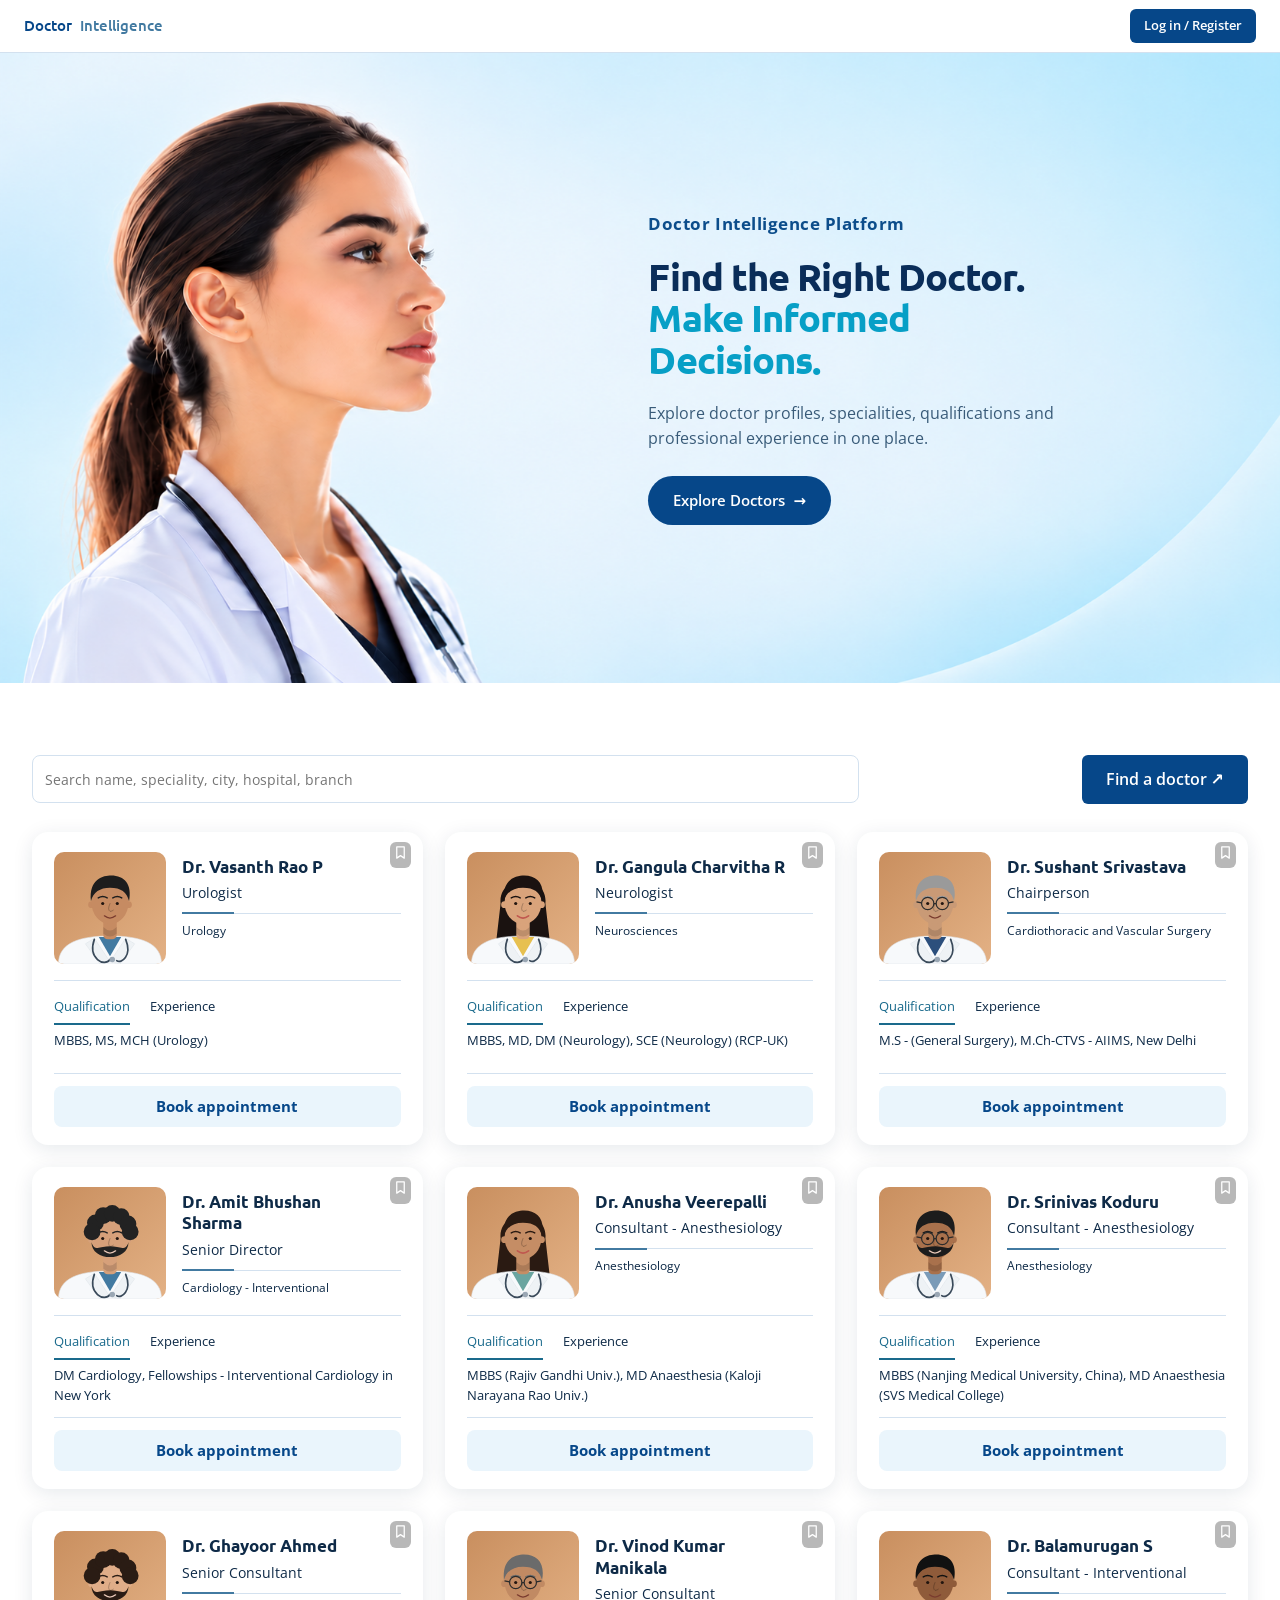
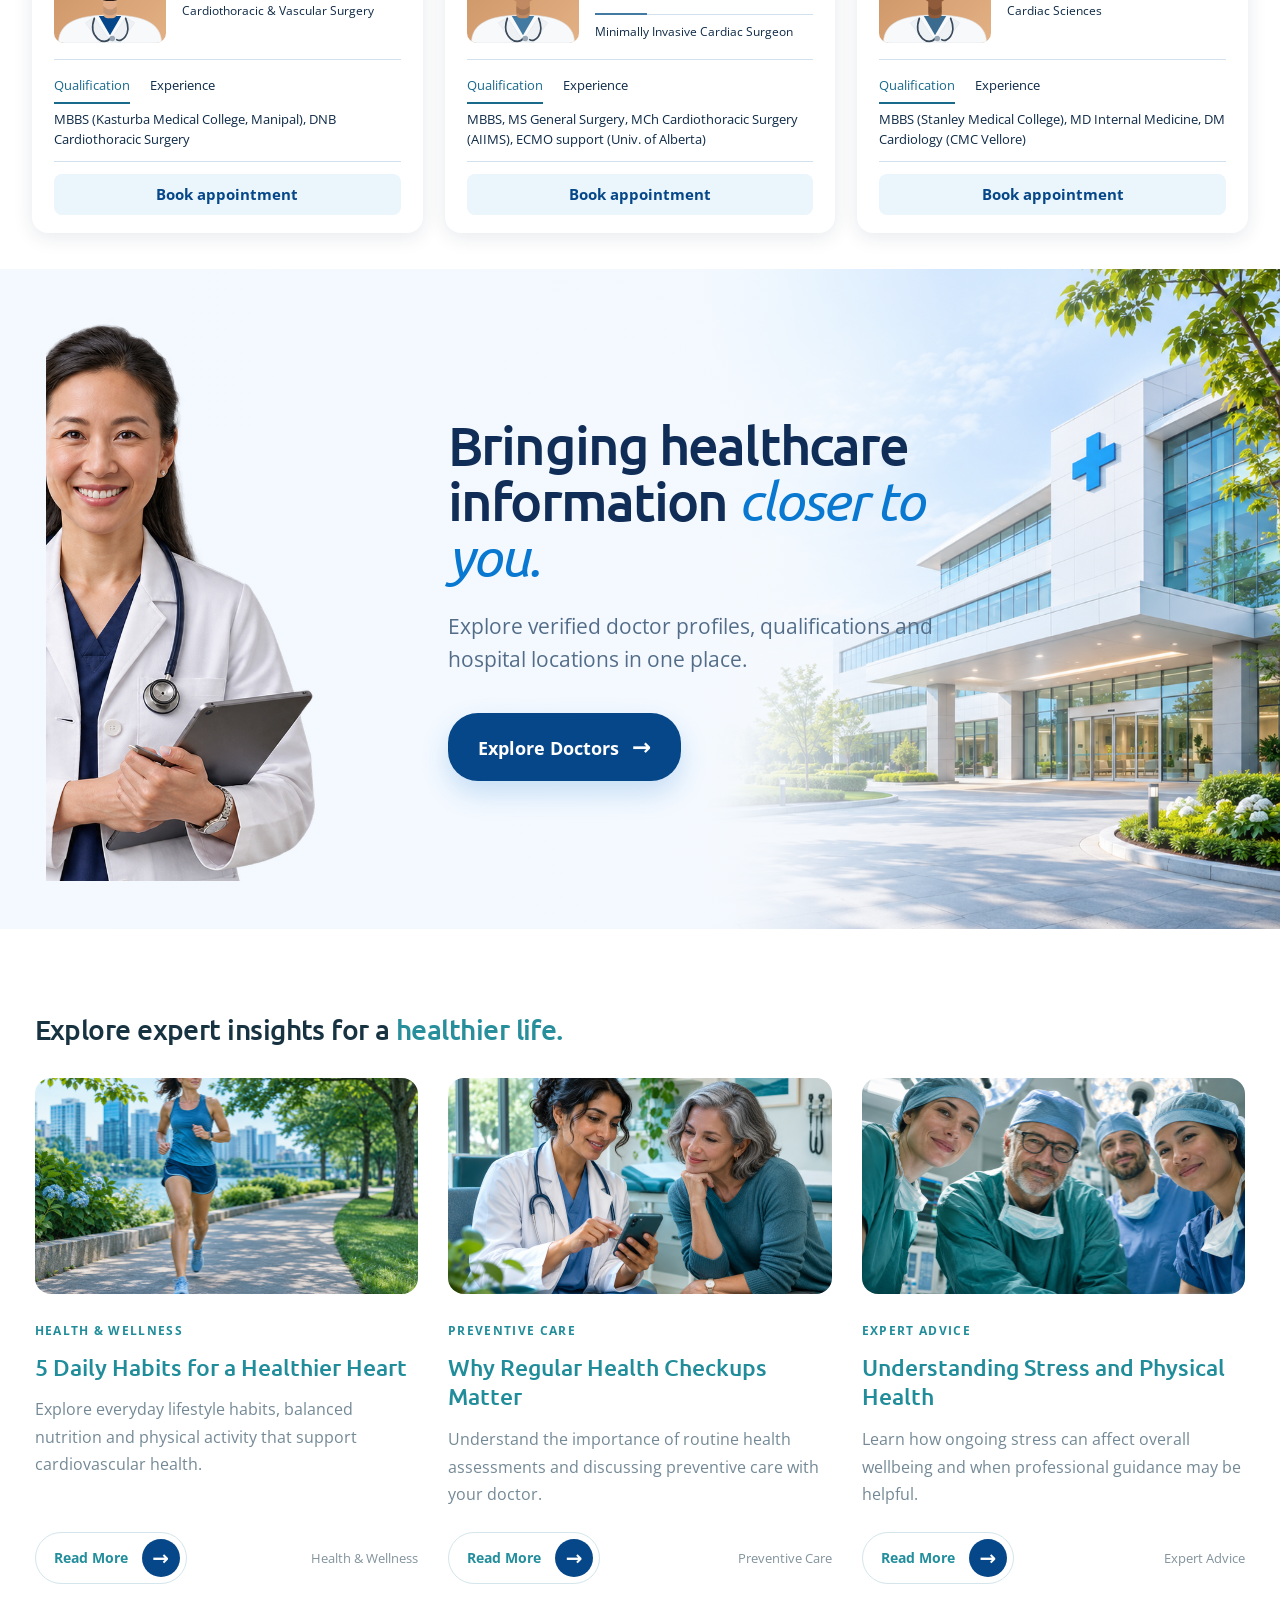
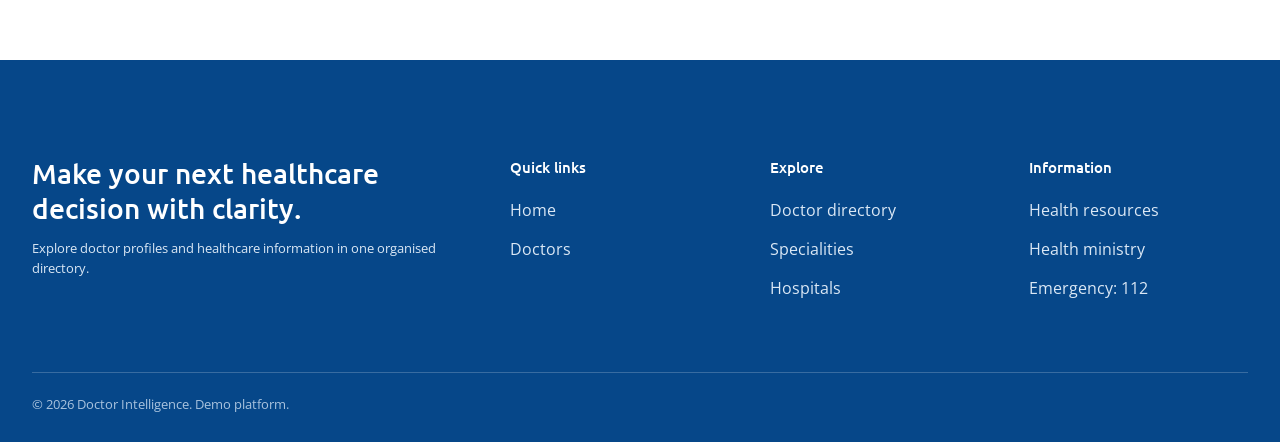
==== index.html @ 18eab7ee "first" ====
<!doctype html><html lang="en"><head><meta charset="utf-8"><meta name="viewport" content="width=device-width,initial-scale=1"><title>Doctor Intelligence Platform</title>
<link rel="preconnect" href="https://fonts.googleapis.com"><link href="https://fonts.googleapis.com/css2?family=Open+Sans:wght@400;600&family=Ubuntu:wght@400;500&display=swap" rel="stylesheet"><link rel="stylesheet" href="css/style.css"></head><body>
<section class="hero"><div class="ht"><small class="eb">Doctor Intelligence Platform</small><h1>Find the Right Doctor.<br><span>Make Informed<br>Decisions.</span></h1><p>Explore doctor profiles, specialities, qualifications and professional experience in one place.</p><a class="btn dk" href="doctors.html">Explore Doctors <span>→</span></a></div><a class="chev" href="#hg" aria-label="Scroll down">⌄</a></section>
<section class="finder sec" style="padding-top:72px;padding-bottom:8px"><div class="fh"><input class="search" id="hq" placeholder="Search name, speciality, city, hospital, branch" aria-label="Search doctors"><a class="btn sm" id="hfind" href="doctors.html">Find a doctor ↗</a></div><div class="dgrid" id="hg"></div></section>
<section class="about-banner"><div class="about-doctor-wrap"><img src="assets/about-doctor-hd.png" alt="Doctor holding a tablet"></div><div class="about-copy"><h2>Bringing healthcare<br>information <em>closer to you.</em></h2><p>Explore verified doctor profiles, qualifications and hospital locations in one place.</p><div class="about-actions"><a class="btn about-primary" href="doctors.html">Explore Doctors <span>→</span></a></div></div></section>

<section class="sec ins"><div class="ins-head"><h2>Explore expert insights for a <em>healthier life.</em></h2></div><div class="cards">
<article class="card2"><a class="im" href="article.html?id=heart"><img src="assets/insights-heart.png" alt="Person jogging outdoors"></a><small>HEALTH &amp; WELLNESS</small><h3><a href="article.html?id=heart">5 Daily Habits for a Healthier Heart</a></h3><p>Explore everyday lifestyle habits, balanced nutrition and physical activity that support cardiovascular health.</p><div class="card-action"><a class="more" href="article.html?id=heart">Read More <span>→</span></a><small>Health &amp; Wellness</small></div></article>
<article class="card2"><a class="im" href="article.html?id=checkup"><img src="assets/insights-checkup.png" alt="Doctor reviewing a smartphone in a clinic"></a><small>PREVENTIVE CARE</small><h3><a href="article.html?id=checkup">Why Regular Health Checkups Matter</a></h3><p>Understand the importance of routine health assessments and discussing preventive care with your doctor.</p><div class="card-action"><a class="more" href="article.html?id=checkup">Read More <span>→</span></a><small>Preventive Care</small></div></article>
<article class="card2"><a class="im" href="article.html?id=stress"><img src="assets/insights-expert.png" alt="Medical team in a modern operating room"></a><small>EXPERT ADVICE</small><h3><a href="article.html?id=stress">Understanding Stress and Physical Health</a></h3><p>Learn how ongoing stress can affect overall wellbeing and when professional guidance may be helpful.</p><div class="card-action"><a class="more" href="article.html?id=stress">Read More <span>→</span></a><small>Expert Advice</small></div></article>
</div></section>
<footer><div class="in"><div><h3 style="font-size:28px;line-height:1.25">Make your next healthcare decision with clarity.</h3><p>Explore doctor profiles and healthcare information in one organised directory.</p></div><div><h3>Quick links</h3><a href="index.html">Home</a><a href="doctors.html">Doctors</a></div><div><h3>Explore</h3><a href="doctors.html">Doctor directory</a><a href="doctors.html">Specialities</a><a href="doctors.html">Hospitals</a></div><div><h3>Information</h3><a href="#">Health resources</a><a href="#">Health ministry</a><a href="#">Emergency: 112</a></div></div><div class="c">© 2026 Doctor Intelligence. Demo platform.</div></footer>
<script src="js/app.js"></script><script src="js/home.js"></script></body></html>
---- css/style.css ----
:root{--bg:#ebf2fa;--m:#427aa1;--d:#064789;--t:#0e2a47;--mut:#5b7189;--ln:#d3e1ef}
*{box-sizing:border-box;margin:0;padding:0}
body{font:12.5px/1.55 'Open Sans',system-ui,sans-serif;color:var(--t);background:#fff}
h1,h2,h3,.brand{font-family:Ubuntu,'Open Sans',sans-serif;font-weight:500}
a{color:var(--d);text-decoration:none}
button{font:inherit;cursor:pointer}
:focus-visible{outline:2px solid var(--m);outline-offset:2px}
header{position:sticky;top:0;z-index:20;background:#fff;border-bottom:1px solid var(--ln)}
header .in{display:flex;align-items:center;gap:26px;height:52px;padding:0 24px;max-width:1700px;margin:auto}
.brand{display:flex;align-items:center;gap:8px;font-size:15px;color:var(--d)}
.brand b{display:grid;place-items:center;width:22px;height:22px;border-radius:5px;background:var(--d);color:#fff;font-size:14px}
.brand span{color:var(--m)}
nav{display:flex;gap:22px;margin:0 auto}
nav a{color:var(--mut);padding:15px 0;border-bottom:2px solid transparent}
nav a.on{color:var(--d);border-color:var(--d);font-weight:600}
.cnt{font-style:normal;font-size:10px;background:var(--bg);color:var(--d);border-radius:9px;padding:0 6px;margin-left:3px}
#who{color:var(--mut)}
.btn{display:inline-block;background:var(--d);color:#fff;border:0;border-radius:6px;padding:7px 14px;font-weight:600}
.btn:hover{background:var(--m)}.btn.w{width:100%;margin-top:6px}.btn.ghost{background:#fff;color:var(--d);border:1px solid var(--d)}
.hero{min-height:360px;display:flex;align-items:center;padding:0 8vw;color:#fff;background:linear-gradient(110deg,rgba(6,71,137,.96),rgba(66,122,161,.8)),radial-gradient(circle at 80% 30%,#9cc2e0,#064789)}
.hero h1{font-size:40px;line-height:1.15;max-width:560px}.hero h1 em{color:var(--bg)}
.hero p{margin:14px 0 20px;max-width:430px;opacity:.9;font-size:13.5px}
.hero .btn{background:#fff;color:var(--d)}
.sec{max-width:1200px;margin:auto;padding:56px 24px}
.split{display:grid;grid-template-columns:1fr 1fr;gap:48px;align-items:center}
.ph{border-radius:14px;aspect-ratio:4/3;background:linear-gradient(145deg,var(--bg),var(--m))}
.split h2,.ins h2{font-size:26px;line-height:1.25;margin-bottom:10px}.split h2 em,.ins h2 em{color:var(--m)}
.split p{color:var(--mut);margin-bottom:12px;max-width:460px}
.band{background:var(--bg)}
.cards{display:grid;grid-template-columns:repeat(3,1fr);gap:20px;margin-top:22px}
.card2 .ph{aspect-ratio:16/9;margin-bottom:12px}.card2 small{color:var(--m);font-weight:600;font-size:11px}
.card2 h3{font-size:14px;margin:3px 0}.card2 p{color:var(--mut);margin-bottom:8px}
footer{background:var(--d);color:#dbe8f5;padding:36px 24px 18px}
footer .in{max-width:1200px;margin:auto;display:grid;grid-template-columns:2fr 1fr 1fr 1fr;gap:24px}
footer h3{color:#fff;font-size:13px;margin-bottom:6px}footer a{display:block;color:#dbe8f5;padding:2px 0}
footer .c{max-width:1200px;margin:22px auto 0;border-top:1px solid rgba(255,255,255,.2);padding-top:12px;color:#a9c3de}
.wrap{display:grid;grid-template-columns:190px 1fr;gap:18px;padding:18px 24px;max-width:1700px;margin:auto}
#rail{position:sticky;top:70px;align-self:start;display:flex;flex-direction:column;gap:2px}
#rail h4{font-size:11px;color:var(--mut);font-weight:600;margin:0 0 6px 10px}
#rail button{display:flex;justify-content:space-between;background:none;border:0;border-radius:6px;padding:7px 10px;color:var(--t);text-align:left}
#rail button:hover{background:var(--bg)}#rail button.on{background:var(--bg);color:var(--d);font-weight:600;box-shadow:inset 2px 0 var(--d)}
#rail span{color:var(--mut);font-size:11px}
.top{display:flex;align-items:end;justify-content:space-between;gap:16px;flex-wrap:wrap}
.top h1{font-size:20px;color:var(--d)}.top p{color:var(--mut)}
.search{width:300px;padding:8px 12px;border:1px solid var(--ln);border-radius:8px;background:var(--bg);font:inherit}
.chips{display:flex;gap:7px;flex-wrap:wrap;margin:12px 0}
.chip{border:1px solid var(--ln);background:#fff;border-radius:16px;padding:4px 12px;color:var(--t)}
.chip.on{background:var(--d);border-color:var(--d);color:#fff}
.tw{overflow:auto;border:1px solid var(--ln);border-radius:10px;max-height:calc(100vh - 210px)}
table{border-collapse:collapse;width:100%;min-width:1500px;font-size:11.5px}
th{position:sticky;top:0;background:var(--d);color:#fff;text-align:left;padding:9px 10px;font-weight:600;white-space:nowrap;cursor:pointer;z-index:2}
th.nf{cursor:default}
tr.f th{top:33px;background:var(--bg);padding:5px 6px;cursor:default}
tr.f input{width:100%;border:1px solid var(--ln);border-radius:4px;padding:3px 5px;font:inherit;font-size:11px;background:#fff}
td{padding:9px 10px;border-top:1px solid var(--ln);vertical-align:top}
tbody tr:hover{background:#f6f9fd}
td a.b{white-space:nowrap}td .b{display:block}
.bm{background:none;border:0;color:var(--d);padding:2px}.bm svg{width:15px;height:15px;fill:none;stroke:currentColor;stroke-width:2;stroke-linejoin:round}.bm.on svg{fill:currentColor}
.empty{padding:44px;text-align:center;color:var(--mut);white-space:normal}
.modal{position:fixed;inset:0;background:rgba(6,40,80,.45);display:grid;place-items:center;z-index:50;padding:16px}.modal[hidden]{display:none}
.card{background:#fff;border-radius:12px;padding:26px;width:380px;max-width:100%;position:relative}
.card h3{font-size:16px;color:var(--d);margin-bottom:6px;padding-right:20px}.sub{color:var(--mut);margin-bottom:12px}
.x{position:absolute;top:10px;right:14px;border:0;background:none;font-size:20px;color:var(--mut)}
.card label{display:block;font-weight:600;margin-bottom:10px}
.card input:not([type=checkbox]){display:block;width:100%;margin-top:4px;padding:8px 10px;border:1px solid var(--ln);border-radius:6px;font:inherit}
.chk{display:flex!important;gap:8px;font-weight:400!important;color:var(--mut)}
.err{color:#b42318;min-height:16px;margin-top:8px}.sw{margin-top:6px;color:var(--mut)}
.lnk{background:none;border:0;color:var(--d);text-decoration:underline;padding:0}
.pf{max-width:420px;margin:48px auto;padding:0 24px}.pf dl{margin:16px 0;border:1px solid var(--ln);border-radius:10px}
.pf dt{color:var(--mut);padding:12px 14px 0}.pf dd{padding:0 14px 12px;font-size:14px;color:var(--d)}
@media(max-width:800px){.split,.cards,footer .in{grid-template-columns:1fr}.hero h1{font-size:28px}.wrap{grid-template-columns:1fr}#rail{position:static;flex-direction:row;overflow:auto}.search{width:100%}nav{gap:14px}#who{display:none}}

.pic{width:100%;aspect-ratio:845/586;object-fit:cover;border-radius:14px;display:block}
.dna{width:100%;max-height:340px;object-fit:contain;mix-blend-mode:multiply}
.eye{display:block;color:var(--m);font-weight:600;letter-spacing:.08em;text-transform:uppercase;font-size:10px;margin-bottom:8px}

/* v3: bigger home sections */
.hero{min-height:640px;padding:0 9vw}
.hero h1{font-size:52px;max-width:700px}
.hero p{font-size:15px;max-width:540px;margin:20px 0 28px}
.hero .btn{padding:11px 22px}
.sec{max-width:1320px;padding:104px 32px}
.split{gap:72px}
.split h2,.ins h2{font-size:34px}
.split p{font-size:14px;max-width:520px}
.band .sec{padding:120px 32px}
.cards{gap:28px;margin-top:40px}.card2 h3{font-size:16px}.card2 p{font-size:13px}
footer{padding:96px 32px 28px}footer .in{max-width:1320px;gap:40px}
footer h3{font-size:15px;margin-bottom:12px}footer a{padding:5px 0;font-size:13px}footer p{font-size:13px;margin-top:12px}
footer .c{max-width:1320px;margin-top:64px;padding-top:22px}
.finder{padding:72px 32px 8px}.fh{display:flex;gap:12px;align-items:center}.fh .search{flex:1;width:auto}
.btn.sm{padding:6px 12px;font-size:11.5px;white-space:nowrap}
.finder .dgrid{grid-template-columns:repeat(3,1fr);margin-top:24px}
/* v3: doctors page */
.page{max-width:1700px;margin:auto;padding:20px 24px}
.tools{display:flex;gap:10px;align-items:center;flex-wrap:wrap}
.seg{display:flex;border:1px solid var(--ln);border-radius:8px;overflow:hidden}
.seg button{background:#fff;border:0;padding:7px 14px;color:var(--mut)}.seg button.on{background:var(--d);color:#fff}
.page .tw{margin-top:14px;overflow:clip;max-height:none}
.page table{min-width:0;table-layout:auto}
.page th{top:52px;white-space:normal;vertical-align:bottom}
.page #out>.empty,.page .dgrid{margin-top:14px}
.scrim{position:fixed;inset:0;background:rgba(6,40,80,.35);z-index:40;opacity:0;pointer-events:none;transition:opacity .25s}.scrim.on{opacity:1;pointer-events:auto}
.drawer{position:fixed;top:0;right:0;height:100vh;width:360px;max-width:92vw;background:#fff;z-index:45;transform:translateX(100%);visibility:hidden;transition:transform .25s,visibility 0s .25s;display:flex;flex-direction:column;box-shadow:-8px 0 30px rgba(6,40,80,.15)}
.drawer.open{transform:none;visibility:visible;transition:transform .25s}
.dh{display:flex;justify-content:space-between;align-items:center;padding:16px 20px;border-bottom:1px solid var(--ln)}.dh h3{font-size:15px;color:var(--d)}.dh .x{position:static}
.db{flex:1;overflow:auto;padding:16px 20px}.db h4{font-size:11px;color:var(--mut);margin:18px 0 8px}.db h4:first-child{margin-top:0}
.opts{display:flex;flex-wrap:wrap;gap:7px}.opts .chip span{opacity:.7;margin-left:5px}
.grid2{display:grid;gap:8px}.grid2 label{font-size:11px;color:var(--mut)}.grid2 input{display:block;width:100%;margin-top:3px;padding:6px 8px;border:1px solid var(--ln);border-radius:6px;font:inherit}
.df{display:flex;gap:10px;padding:14px 20px;border-top:1px solid var(--ln)}.df .btn{flex:1}
/* v3: cards */
.dgrid{display:grid;grid-template-columns:repeat(auto-fill,minmax(290px,1fr));gap:16px}
.dcard{border:1px solid var(--ln);border-radius:12px;padding:16px;background:#fff;display:flex;flex-direction:column;gap:8px}
.dcard:hover{border-color:var(--m)}
.ch{display:flex;gap:10px;align-items:center}.ch>div{flex:1;min-width:0}
.av{width:38px;height:38px;border-radius:50%;background:var(--bg);color:var(--d);display:grid;place-items:center;font:500 13px Ubuntu,sans-serif}
.dcard h3{font-size:14px;color:var(--d)}.dcard p{color:var(--mut)}.dcard .sp{color:var(--t);font-weight:600}
.dcard dl{display:grid;grid-template-columns:1fr 1fr;gap:8px;background:var(--bg);border-radius:8px;padding:10px}
.dcard dl div:last-child{grid-column:1/-1}.dcard dt{font-size:10.5px;color:var(--mut)}.dcard dd{font-size:12px}
.br{list-style:none;display:flex;flex-direction:column;gap:6px}
.br li{display:flex;justify-content:space-between;gap:10px;border-top:1px solid var(--ln);padding-top:6px}.br a{white-space:nowrap;font-weight:600}
.dcard .ft{font-size:10.5px;margin-top:auto}
@media(max-width:1280px){.page .tw{overflow-x:auto}.page table{min-width:1200px}}
@media(max-width:900px){.finder .dgrid{grid-template-columns:1fr}.fh{flex-wrap:wrap}.hero{min-height:480px}}

/* v4 changes */
.fh{max-width:620px;margin:0 auto}
.fh .search{background:#fff;padding:7px 12px;font-size:12px}
.band .sec{padding:36px 32px}
.band .split{grid-template-columns:1.3fr 1fr;gap:56px}
.dna{max-height:430px}
.band .split p{font-size:14px;max-width:none}
.card2 .im{display:block;margin-bottom:14px;border-radius:14px;overflow:hidden;aspect-ratio:16/9}
.card2 .im img{width:100%;height:100%;object-fit:cover;display:block;transition:transform .3s}
.card2 .im:hover img{transform:scale(1.04)}
.card2 h3 a{color:var(--t)}.card2 h3 a:hover{color:var(--d)}
.card2 .more{font-weight:600}
.art{max-width:760px;margin:auto;padding:48px 24px 80px}
.art .back{display:inline-block;margin-bottom:22px;font-weight:600}
.art h1{font-size:34px;line-height:1.2;color:var(--d);margin-bottom:22px}
.art img{width:100%;border-radius:16px;margin-bottom:26px;display:block}
.art h2{font-size:19px;color:var(--d);margin:22px 0 6px}
.art p{font-size:15px;line-height:1.75;color:var(--t)}
.art .note{margin:30px 0 20px;font-size:12px;color:var(--mut)}

/* v5 */
:root{--pk:#ff8f8a;--pk2:#f26b6b}
/* hero: image left, text right */
.hero{display:grid;grid-template-columns:1fr 1fr;gap:48px;align-items:center;padding:48px 8vw;min-height:620px}
.hi{width:100%;max-height:540px;display:block}
.ht{justify-self:end;max-width:580px}
.hero h1{font-size:46px}
/* login / register card (phone-style) */
.card{width:400px;min-height:0;max-width:100%;padding:0;overflow:hidden;border-radius:34px;display:block;box-shadow:0 30px 70px rgba(0,0,0,.35)}
.card .hd{position:relative;height:230px;background:url(../assets/topo.svg) center/cover,linear-gradient(160deg,#ffa09b,#ff857f)}
.card .wv{position:absolute;left:0;bottom:-1px;width:100%;height:90px;display:block}
.card .x{top:16px;right:20px;color:#fff;font-size:26px;z-index:2}
.card .bd{padding:0 38px 34px;margin-top:-26px;position:relative}
.card h3{font-size:26px;color:var(--t);text-align:left;margin:0 0 22px;padding:0;text-decoration:underline;text-decoration-color:var(--pk2);text-decoration-thickness:2px;text-underline-offset:7px;font-weight:500}
.card label{font-size:11.5px;font-weight:700;color:var(--t);margin-bottom:18px}
.card .bd input:not([type=checkbox]){border:0;border-bottom:1.5px solid #e4e4e4;border-radius:0;padding:9px 0 9px 26px;margin-top:2px;font-size:13px;background-repeat:no-repeat;background-position:2px 50%;background-size:15px;outline:0}
.card .bd input:not([type=checkbox]):focus{border-color:var(--pk)}
.card #nm{background-image:url("data:image/svg+xml,%3Csvg xmlns='http://www.w3.org/2000/svg' viewBox='0 0 24 24' fill='none' stroke='%23999' stroke-width='2' stroke-linecap='round'%3E%3Ccircle cx='12' cy='8' r='4'/%3E%3Cpath d='M4 21c0-4.4 3.6-7 8-7s8 2.6 8 7'/%3E%3C/svg%3E")}
.card #mb{background-image:url("data:image/svg+xml,%3Csvg xmlns='http://www.w3.org/2000/svg' viewBox='0 0 24 24' fill='none' stroke='%23999' stroke-width='2' stroke-linejoin='round'%3E%3Crect x='7' y='2' width='10' height='20' rx='2'/%3E%3Cpath d='M11 18h2'/%3E%3C/svg%3E")}
.card #otp{background-image:url("data:image/svg+xml,%3Csvg xmlns='http://www.w3.org/2000/svg' viewBox='0 0 24 24' fill='none' stroke='%23999' stroke-width='2' stroke-linejoin='round'%3E%3Crect x='5' y='11' width='14' height='10' rx='2'/%3E%3Cpath d='M8 11V7a4 4 0 018 0v4'/%3E%3C/svg%3E")}
.card .chk{font-size:11px;align-items:flex-start;margin-bottom:6px}.card .chk input{accent-color:var(--pk2);margin-top:2px}
.card .btn.w{background:var(--pk);color:#fff;border-radius:6px;padding:13px;font-size:13px;margin-top:14px;box-shadow:0 8px 18px rgba(255,143,138,.4)}
.card .btn.w:hover{background:var(--pk2)}
.card .sw{text-align:center;margin-top:18px;font-size:11.5px;color:var(--t)}
.card .lnk{color:var(--pk2);text-decoration:none;font-weight:600}
.card .sub{color:var(--mut)}
/* doctor cards */
.dgrid{grid-template-columns:repeat(auto-fill,minmax(360px,1fr));gap:22px}
.finder .dgrid{grid-template-columns:repeat(3,1fr);gap:22px;margin-top:28px}
.dcard{display:block;position:relative;padding:20px 22px 18px;border:0;border-radius:16px;box-shadow:0 4px 20px rgba(14,42,71,.1);background:#fff}
.dcard:hover{box-shadow:0 8px 28px rgba(14,42,71,.16)}
.dcard .bm{position:absolute;top:10px;right:12px;z-index:1;color:#fff;background:rgba(0,0,0,.28);border-radius:6px;padding:3px}
.dcard .bm.on{background:var(--d)}
.dtop{display:flex;gap:16px;align-items:flex-start}
.dp{width:112px;height:112px;border-radius:10px;object-fit:cover;flex:none}
.dm{flex:1;min-width:0}
.dcard h3{font-size:17px;line-height:1.25;color:var(--t);font-weight:700;margin-top:4px;padding-right:22px}
.dcard .ds{font-size:13.5px;color:var(--t);margin-top:6px}
.dcard .ul{display:block;position:relative;border-top:1px solid var(--ln);margin:9px 0 8px}
.dcard .ul::before{content:"";position:absolute;left:0;top:-1.5px;width:52px;height:2px;background:var(--m)}
.dcard .dsp{font-size:12px;color:var(--t);line-height:1.45}
.dtabs{display:flex;gap:20px;border-top:1px solid var(--ln);margin-top:16px;padding-top:12px}
.tb{background:none;border:0;padding:3px 0 7px;color:var(--t);font-size:13px;border-bottom:2px solid transparent}
.tb.on{color:#1a6a8c;border-color:#1a6a8c}
.tc{min-height:48px;padding:6px 0 12px}.tc p{font-size:12.5px;color:var(--t);line-height:1.55}
.dfoot{display:flex;justify-content:space-between;align-items:center;border-top:1px solid var(--ln);padding-top:12px}
.vp{font-weight:700;font-size:15px;color:#1a6a8c}
.go{width:34px;height:34px;border-radius:50%;background:#2b4a5e;display:grid;place-items:center}
.go svg{width:15px;height:15px;fill:none;stroke:#fff;stroke-width:3;stroke-linecap:round;stroke-linejoin:round}
.go:hover{background:var(--d)}
@media(max-width:1100px){.finder .dgrid{grid-template-columns:repeat(2,1fr)}}
@media(max-width:900px){.hero{grid-template-columns:1fr;padding:40px 24px}.ht{justify-self:start}.hero h1{font-size:30px}.finder .dgrid,.band .split,.dgrid{grid-template-columns:1fr}.card{min-height:0}.art h1{font-size:26px}}

.card .reg[style*="none"]{display:none!important}

/* v6 hero: teal studio banner, doctor left, text right */
.hero{position:relative;display:flex;align-items:center;justify-content:flex-end;min-height:620px;padding:0 9vw;color:var(--t);gap:0;
 background:url(../assets/hero-bg.svg) left bottom/cover no-repeat,#8fc3bd}
.hero .ht{width:min(44%,520px);margin-right:2vw;justify-self:auto}
.hero .eb{display:block;font-size:10.5px;font-weight:600;letter-spacing:.22em;text-transform:uppercase;color:#1d3a3e;margin-bottom:14px}
.hero h1{font-size:38px;line-height:1.22;font-weight:600;color:#0b2226;max-width:500px}
.hero p{font-size:13px;color:#33504f;max-width:440px;margin:16px 0 24px;opacity:1}
.hero .btn.dk{background:#2f4a52;color:#fff;border-radius:6px;padding:11px 20px;font-size:12.5px;display:inline-flex;align-items:center;gap:10px}
.hero .btn.dk:hover{background:#0b2226}
.hero .chev{position:absolute;left:50%;bottom:10px;transform:translateX(-50%);color:#fff;font-size:22px;line-height:1;opacity:.8}
@media(max-width:900px){.hero{display:block;min-height:0;padding:320px 24px 40px;background:url(../assets/hero-bg.svg) left top/auto 330px no-repeat,linear-gradient(#a9d6d0,#8fc3bd)}.hero .ht{width:100%;margin:0}.hero h1{font-size:28px}}

/* Requested homepage refinements */
.brand b{display:none}
header .in{gap:20px}
header nav{display:none}
.hero{background:url(../assets/hero-bg.svg) left bottom/cover no-repeat,#9bcfc9}
.hero .ht{width:min(46%,580px);margin-right:1vw}
.fh{max-width:none;margin:0;justify-content:space-between}
.fh .search{flex:0 1 68%;width:auto}
.fh .btn{margin-left:auto}
.about-doctor{object-fit:contain;background:linear-gradient(145deg,#eaf7ff,#fff);max-height:430px}
.band{background:linear-gradient(180deg,#8bc8f2 0%,#cae9fa 36%,#fff 100%);}
.band .sec{background:transparent}
.dna{mix-blend-mode:multiply;filter:drop-shadow(0 18px 28px rgba(6,71,137,.16))}
.card2 .im{background:#edf6fc}
.card2 .im img{object-fit:cover}
footer h3:not(:first-child){font-size:19px}
footer a{font-size:16px;padding:7px 0}
footer .in>div:nth-child(1) h3{font-size:28px!important}
@media(max-width:900px){.fh .search{flex-basis:100%}.fh .btn{margin-left:0}.hero{background:url(../assets/hero-bg.svg) left top/auto 330px no-repeat,linear-gradient(#a9d6d0,#8fc3bd)}}
/* Blue account dialog accents */
:root{--pk:#4b9bd4;--pk2:#176fb0}
.card .hd{background:url(../assets/topo.svg) center/cover,linear-gradient(160deg,#8ecdf4,#4b9bd4)}
.card .bd input:not([type=checkbox]):focus{border-color:var(--pk)}
.card .chk input{accent-color:var(--pk2)}
.card .btn.w{background:var(--pk);box-shadow:0 8px 18px rgba(23,111,176,.28)}
.card .btn.w:hover{background:var(--pk2)}
.card .sw{font-size:14px}
.card .lnk{color:var(--pk2)}
.dfoot .vp{display:block;text-align:center;width:100%;background:#eaf5fc;border-radius:8px;padding:9px 12px;color:var(--d)}
.dfoot .vp:hover{background:#d8edfb}

/* Insights section styled to match the supplied DoctorIntel reference */
.ins.sec{max-width:none;padding:52px 2.7vw 76px;background:#f5fbfd}
.ins-head{display:grid;grid-template-columns:1.15fr .85fr;align-items:end;gap:32px;margin:0 0 40px}
.ins-head h2{font-size:clamp(38px,4vw,56px);line-height:1.06;letter-spacing:-.035em;margin:0;color:#173342}
.ins-head h2 em{color:#278e9b;font-style:normal}
.ins-head>p{justify-self:end;max-width:560px;color:#748996;font-size:18px;line-height:1.8;margin:0 0 4px}
.ins .cards{grid-template-columns:repeat(3,minmax(0,1fr));gap:30px;margin:0}
.ins .card2{min-width:0;display:flex;flex-direction:column}
.ins .card2 .im{height:auto;aspect-ratio:1.78;margin:0 0 28px;border-radius:16px;background:#e5f2f6}
.ins .card2 .im img{width:100%;height:100%;object-fit:cover}
.ins .card2>small{font-size:12px;letter-spacing:.11em;color:#218d9b;font-weight:700;margin-bottom:12px}
.ins .card2 h3{font-size:23px;line-height:1.3;margin:0 0 14px}
.ins .card2 h3 a{color:#218d9b}
.ins .card2 p{font-size:16px;line-height:1.7;color:#748996;margin:0 0 24px}
.ins .card-action{display:flex;justify-content:space-between;align-items:center;gap:12px;margin-top:auto}
.ins .card-action>small{font-size:13px;color:#82939d;letter-spacing:0;font-weight:400}
.ins .more{display:inline-flex;align-items:center;gap:14px;padding:6px 6px 6px 18px;border:1px solid #d4e6eb;border-radius:28px;background:#fff;color:#238e9c;font-size:14px;font-weight:700;white-space:nowrap}
.ins .more span{width:38px;height:38px;display:grid;place-items:center;border-radius:50%;background:#268f9e;color:#fff;font-size:20px}
.ins .more:hover{border-color:#238e9c}
@media(max-width:900px){.ins.sec{padding:48px 24px}.ins-head{grid-template-columns:1fr;gap:16px;margin-bottom:28px}.ins-head>p{justify-self:start;font-size:16px}.ins .cards{grid-template-columns:1fr;gap:36px}.ins .card2 h3{font-size:21px}}

/* Compact, white insights heading requested */
.ins.sec{background:#fff}
.ins-head{display:block;margin:0 0 32px}
.ins-head h2{font-size:clamp(23px,2.15vw,32px);line-height:1.2;letter-spacing:-.02em;white-space:nowrap}
@media(max-width:700px){.ins-head h2{white-space:normal;font-size:25px}}

/* DNA feature: taller, softer and integrated directly into the page */
.band{background:linear-gradient(180deg,#dff3ff 0%,#edf8ff 48%,#fff 100%)}
.band .sec{min-height:700px;padding:100px 32px;display:flex;align-items:center}
.band .split{width:100%;min-height:500px;grid-template-columns:1.2fr 1fr;gap:7vw;align-items:center}
.band .dna{width:100%;height:520px;max-height:none;object-fit:contain;mix-blend-mode:normal;filter:none;background:transparent;box-shadow:none;border:0;border-radius:0}
.band .eye{color:#287eae}
.band .split h2{color:#153b56}
.band .split h2 em{color:#287eae}
.band .split p{color:#38576d;line-height:1.8}
.band .btn{background:#176fae;color:#fff}
@media(max-width:900px){.band .sec{min-height:0;padding:56px 24px}.band .split{min-height:0;gap:26px}.band .dna{height:360px}}

/* Reduced DNA feature height */
.band .sec{min-height:520px;padding:56px 32px}
.band .split{min-height:400px}
.band .dna{height:400px}
@media(max-width:900px){.band .sec{min-height:0;padding:42px 24px}.band .split{min-height:0}.band .dna{height:300px}}

/* Hero restyle to follow the supplied photographic reference */
.hero{height:min(78vh,780px);min-height:620px;background-image:linear-gradient(90deg,rgba(196,226,232,0) 38%,rgba(194,226,231,.38) 57%,rgba(186,220,224,.25) 100%),url('../assets/hero-doctor.png');background-size:100% 100%,auto 100%;background-position:center,left center;background-repeat:no-repeat;background-color:#b6d9dd}
.hero .ht{width:min(44%,540px);margin-right:1vw}
.hero .eb{color:#244b5d;letter-spacing:.18em}
.hero h1{font-size:38px;line-height:1.25;color:#102f42;max-width:540px}
.hero p{font-size:14px;line-height:1.7;color:#38596b;max-width:500px}
.hero .btn.dk{background:#24495a;color:#fff}
.hero .btn.dk:hover{background:#153443}
@media(max-width:900px){.hero{height:auto;min-height:0;padding:320px 24px 48px;background-image:linear-gradient(180deg,rgba(190,224,229,0) 0%,#c2e1e4 310px,#c2e1e4 100%),url('../assets/hero-doctor.png');background-size:100% 100%,auto 320px;background-position:center,left top;background-repeat:no-repeat}}

/* Header action at the far right */
header #who{margin-left:auto}
header #authBtn{margin-left:0;flex:none}

/* Animated, seamless blue hero color wash */
.hero{isolation:isolate;position:relative;background-color:#e3f2fd;background-image:url('../assets/hero-doctor.png');background-size:auto 100%;background-position:left center;background-repeat:no-repeat;overflow:hidden}
.hero::before{content:"";position:absolute;inset:0;z-index:0;pointer-events:none;background:linear-gradient(112deg,rgba(0,150,199,.24) 0%,rgba(0,150,199,.16) 32%,rgba(227,242,253,.82) 63%,#e3f2fd 100%);background-size:220% 100%;background-position:0% 50%;animation:heroBlueFade 18s ease-in-out infinite alternate}
.hero .ht,.hero .chev{position:relative;z-index:1}
.hero h1{color:#123b52}
.hero p{color:#31586e}
.hero .eb{color:#1c506a}
@keyframes heroBlueFade{from{background-position:0% 50%}to{background-position:100% 50%}}
@media(prefers-reduced-motion:reduce){.hero::before{animation:none}}
@media(max-width:900px){.hero{background-color:#e3f2fd;background-size:auto 320px;background-position:left top}.hero::before{background:linear-gradient(180deg,rgba(0,150,199,.12) 0%,rgba(227,242,253,.35) 250px,#e3f2fd 340px);background-size:100% 100%;animation:none}}

/* Light-first slow fade for the hero, echoing the DNA section */
.hero{background-position:36px center;background-color:#e3f2fd}
.hero::before{background-image:linear-gradient(180deg,rgba(227,242,253,.88) 0%,rgba(227,242,253,.78) 48%,rgba(0,150,199,.28) 100%),radial-gradient(ellipse at 70% 38%,rgba(227,242,253,.78) 0%,rgba(227,242,253,.34) 42%,rgba(0,150,199,.18) 100%);background-size:100% 180%,145% 160%;background-position:50% 0%,48% 0%;animation:heroBlueFade 26s ease-in-out infinite alternate}
@keyframes heroBlueFade{from{background-position:50% 0%,48% 0%}to{background-position:50% 100%,58% 100%}}
/* Darker, more legible blue accents on login and registration */
:root{--pk:#1689b5;--pk2:#08658d}
.card .hd{background:url(../assets/topo.svg) center/cover,linear-gradient(160deg,#47afd1,#0879a5)}
.card h3{text-decoration-color:#08658d}
.card .btn.w{background:#0879a5;box-shadow:0 8px 18px rgba(8,101,141,.3)}
.card .btn.w:hover{background:#075979}
.card .lnk{color:#075f85}
.card .bd input:not([type=checkbox]):focus{border-color:#1689b5}
.card .chk input{accent-color:#08658d}
@media(max-width:900px){.hero{background-position:8px top}.hero::before{background-image:linear-gradient(180deg,rgba(227,242,253,.12) 0%,rgba(227,242,253,.48) 45%,#e3f2fd 100%),radial-gradient(ellipse at 70% 32%,rgba(0,150,199,.12),transparent 72%);background-size:100% 100%,140% 140%;background-position:50% 0%,50% 0%;animation:none}}

/* About banner rebuilt to match the supplied reference artwork */
.about-banner{position:relative;isolation:isolate;min-height:660px;display:grid;grid-template-columns:33% minmax(0,45%) 22%;align-items:center;overflow:hidden;padding:48px 3.6vw;background-color:#f5faff;background-image:linear-gradient(90deg,#f4f9ff 0%,rgba(244,249,255,.98) 34%,rgba(244,249,255,.92) 55%,rgba(244,249,255,.25) 75%,rgba(244,249,255,0) 100%),url('../assets/about-hospital.png');background-size:100% 100%,auto 100%;background-position:center,right center;background-repeat:no-repeat}
.about-doctor-wrap{grid-column:1;grid-row:1;align-self:stretch;min-height:560px;overflow:hidden;display:flex;align-items:flex-end;justify-content:center}
.about-doctor-wrap img{width:100%;height:100%;max-width:none;object-fit:cover;object-position:right center;display:block}
.about-copy{grid-column:2;grid-row:1;position:relative;z-index:1;padding:0 10px}
.about-badge{display:inline-flex;align-items:center;gap:12px;background:#e5f1ff;color:#174d92;border-radius:30px;padding:10px 22px;font-size:17px;font-weight:700;margin-bottom:28px}
.about-badge span{width:32px;height:32px;display:grid;place-items:center;border-radius:50%;background:#0879ca;color:white;font-size:20px}
.about-copy h2{font-size:clamp(42px,4.2vw,68px);line-height:1.02;letter-spacing:-.035em;color:#102d57;margin:0 0 26px;max-width:820px}
.about-copy h2 em{color:#0878d1;font-style:italic}
.about-copy p{font-size:21px;line-height:1.55;color:#536d89;max-width:720px;margin-bottom:38px}
.about-actions{display:flex;align-items:center;gap:22px;flex-wrap:wrap}
.about-actions .btn{border-radius:30px;padding:16px 30px;font-size:18px;font-weight:700}
.about-primary{background:#0871cb;color:#fff;box-shadow:0 12px 28px rgba(8,113,203,.2)}
.about-primary:hover{background:#075ca8}
.about-primary span{font-size:23px;margin-left:8px}
.about-secondary{border:2px solid #0871cb;background:rgba(255,255,255,.78);color:#12396c}
.about-secondary>span{font-size:22px;color:#0871cb;margin-right:8px}
@media(max-width:1050px){.about-banner{grid-template-columns:32% minmax(0,1fr);min-height:580px;padding:32px 24px;background-position:center,right center}.about-doctor-wrap{min-height:500px}.about-copy{grid-column:2}.about-copy h2{font-size:clamp(36px,5vw,52px)}.about-copy p{font-size:17px}.about-actions .btn{font-size:15px;padding:13px 20px}}
@media(max-width:700px){.about-banner{grid-template-columns:1fr;min-height:0;padding:24px 20px 44px;background-image:linear-gradient(180deg,rgba(244,249,255,.06) 0%,rgba(244,249,255,.85) 43%,#f4f9ff 68%),url('../assets/about-hospital.png');background-size:100% 100%,auto 310px;background-position:center,right top}.about-doctor-wrap{grid-column:1;grid-row:1;min-height:300px;height:300px;justify-content:flex-start}.about-doctor-wrap img{width:65%;object-position:right center}.about-copy{grid-column:1;grid-row:2;padding:12px 0 0}.about-badge{font-size:13px;padding:7px 13px;margin-bottom:18px}.about-badge span{width:26px;height:26px}.about-copy h2{font-size:38px;margin-bottom:16px}.about-copy p{font-size:16px;margin-bottom:24px}.about-actions{gap:12px}.about-actions .btn{font-size:14px;padding:12px 17px}}

/* Full-bleed supplied hero image and updated directory copy */
.hero{background-color:#e3f2fd;background-image:url('../assets/hero-banner-doctor.png');background-size:cover;background-position:center 20%;background-repeat:no-repeat}
.hero::before{display:none}
.hero .ht{width:min(44%,600px);margin-right:1vw}
.hero .eb{display:block;text-transform:none;letter-spacing:.03em;font-size:17px;font-weight:700;color:#0c4d8b;margin-bottom:20px}
.hero h1{max-width:600px;font-size:clamp(38px,4.1vw,64px);line-height:1.08;color:#0a2d59;font-weight:700}
.hero p{max-width:590px;font-size:18px;line-height:1.65;color:#395b79;margin:22px 0 30px}
.hero .btn.dk{background:#0874cf;color:#fff;border-radius:30px;padding:14px 26px;font-size:16px}
.hero .btn.dk:hover{background:#075eaa}
@media(max-width:900px){.hero{height:auto;min-height:620px;padding:300px 24px 48px;background-position:30% top;background-size:auto 520px}.hero .ht{width:100%;margin:0}.hero .eb{font-size:15px}.hero h1{font-size:38px}.hero p{font-size:16px}}

/* Clear badge and add separation around the About banner */
.about-banner{margin:28px 0 32px}
@media(max-width:700px){.about-banner{margin:20px 0 24px}}

/* Hero uses the new supplied background with compact reference text layout */
.hero{background-image:url('../assets/hero-banner-doctor.png');background-size:cover;background-position:center 12%;background-repeat:no-repeat}
.hero .ht{width:min(45%,700px);max-width:700px;margin-right:2vw}
.hero .eb{font-size:17px;margin-bottom:18px}
.hero h1{font-size:clamp(40px,3vw,54px);line-height:1.06;max-width:720px;letter-spacing:-.025em}
.hero h1 span{color:#079fc6}
.hero p{font-size:17px;line-height:1.58;max-width:650px;margin:20px 0 24px}
.hero .btn.dk{display:inline-flex;align-items:center;gap:8px;background:linear-gradient(100deg,#0096c7,#0671c6);border-radius:28px;padding:13px 25px;font-size:15px}
.hero .btn.dk:hover{background:#0568a8}
@media(max-width:900px){.hero{background-position:35% top;background-size:auto 520px}.hero .ht{width:100%;max-width:100%;margin:0}.hero h1{font-size:40px}.hero p{font-size:16px}}

/* DNA section: white-to-sky-blue fade with generous vertical breathing room */
.band{margin:38px 0 44px;background:linear-gradient(180deg,#ffffff 0%,#f7fcff 30%,#c7eaff 100%)}
.band .sec{min-height:700px;padding:132px 32px}
.band .split{min-height:420px}
@media(max-width:900px){.band{margin:26px 0 32px}.band .sec{min-height:0;padding:84px 24px}.band .split{min-height:0}}

/* Shared footer-blue action palette */
:root{--site-action:#064789;--site-action-hover:#043568}
.btn:not(.ghost),.hero .btn,.about-primary,.card .btn.w,.seg button.on,.chip.on,#apply,.more span{background-color:var(--site-action)!important;color:#fff!important}
.btn:hover:not(.ghost),.about-primary:hover,.card .btn.w:hover{background-color:var(--site-action-hover)!important}
.btn.ghost,.about-secondary{border-color:var(--site-action)!important;color:var(--site-action)!important}
.about-secondary>span{color:var(--site-action)!important}
.card .hd{background:url(../assets/topo.svg) center/cover,linear-gradient(160deg,#0a5ca8,#064789)!important}
.card h3{color:var(--site-action)!important;text-decoration-color:var(--site-action)!important}
.card .lnk{color:var(--site-action)!important}
.card .chk input{accent-color:var(--site-action)!important}
.card .bd input:not([type=checkbox]):focus{border-color:var(--site-action)!important}

/* Larger homepage doctor search action */
.btn.sm{padding:12px 24px;font-size:16px}
.fh .search{font-size:14px;min-height:48px}

/* Doctors page hero and simplified result toolbar */
.doctors-hero{min-height:350px;display:flex;align-items:center;justify-content:flex-end;padding:46px 8vw;background:#e3f2fd url('../assets/hero-banner-doctor.png') center 18%/cover no-repeat}
.doctors-hero-copy{width:min(47%,700px);margin-right:2vw}
.doctors-hero-copy small{display:block;color:#064789;font-size:15px;font-weight:700;letter-spacing:.03em;margin-bottom:12px}
.doctors-hero-copy h1{font-size:clamp(36px,3.3vw,54px);line-height:1.08;color:#0a2d59;margin-bottom:14px}
.doctors-hero-copy p{font-size:17px;line-height:1.6;color:#395b79;max-width:620px}
.sr-only{position:absolute!important;width:1px!important;height:1px!important;padding:0!important;margin:-1px!important;overflow:hidden!important;clip:rect(0,0,0,0)!important;white-space:nowrap!important;border:0!important}
.doctors-toolbar{display:flex;justify-content:flex-end;align-items:center;padding:20px 0 4px}
.doctors-toolbar .tools{width:100%;justify-content:flex-end}
.doctors-toolbar .search{width:min(480px,45vw);min-height:44px}
.doctors-toolbar .seg button{padding:9px 16px}
.doctors-toolbar #fb{padding:10px 18px}
@media(max-width:900px){.doctors-hero{min-height:300px;padding:280px 24px 36px;background-size:auto 390px;background-position:32% top}.doctors-hero-copy{width:100%;margin:0}.doctors-hero-copy h1{font-size:38px}.doctors-toolbar{justify-content:stretch}.doctors-toolbar .tools{justify-content:flex-start}.doctors-toolbar .search{width:100%}}

/* Doctors page: full-height banner, left-aligned controls, shared footer */
.doctors-hero{min-height:560px;margin-bottom:42px;background-position:center 5%;background-size:cover}
.doctors-hero-copy{width:min(46%,700px);margin-right:2vw}
.doctors-toolbar{justify-content:flex-start;padding:0 0 20px}
.doctors-toolbar .tools{justify-content:flex-start}
.page{padding-bottom:84px}
.page #out{margin-top:0}
footer{margin-top:0}
@media(max-width:900px){.doctors-hero{min-height:500px;margin-bottom:30px;background-position:36% top}.doctors-toolbar{padding-bottom:20px}.page{padding-bottom:56px}}

/* Editorial article pages */
.art{max-width:none;margin:0;padding:0 24px 96px;background:#fff}
.article-wrap{max-width:1240px;margin:0 auto}
.article-missing{min-height:50vh;display:grid;place-content:center;justify-items:center;gap:14px}
.article-head{max-width:980px;margin:0 auto;padding:58px 0 28px}
.article-head .article-kicker{display:flex;gap:12px;align-items:center;margin-bottom:18px;color:#064789;font-size:14px;font-weight:700}
.article-kicker span+span:before{content:"·";margin-right:12px;color:#8ba0b4}
.article-head h1{font-size:clamp(38px,5vw,64px);line-height:1.08;letter-spacing:-.03em;color:#102d48;margin:0 0 20px}
.article-dek{font-size:22px;line-height:1.55;color:#526b81;max-width:880px}
.article-byline{margin-top:22px;color:#708398;font-size:14px}.article-byline span{padding:0 8px;color:#a3b1bd}
.article-cover{margin:0 auto 54px;max-width:1240px}
.article-cover img{width:100%;aspect-ratio:2/1;object-fit:cover;display:block;border-radius:20px;margin:0}
.article-cover figcaption{font-size:13px;color:#7e8e9d;margin-top:10px}
.article-layout{display:grid;grid-template-columns:minmax(0,1fr) 310px;gap:64px;align-items:start;max-width:1120px;margin:0 auto}
.article-body{min-width:0}.story-section{scroll-margin-top:90px;margin:0 0 40px}
.story-section h2,.article-sources h2{font-size:27px;line-height:1.25;color:#153d5b;margin:0 0 12px}
.article-body p{font-size:17px;line-height:1.85;color:#334f66;margin:0 0 18px}
.article-aside{position:sticky;top:82px;display:grid;gap:18px}
.takeaways,.article-toc{border:1px solid #d9e5ed;border-radius:14px;padding:22px;background:#f7fbfe}
.article-aside h2{font:600 17px Ubuntu,sans-serif;color:#153d5b;margin:0 0 14px}
.article-aside ul,.article-aside ol{padding-left:19px;margin:0}.article-aside li{font-size:14px;line-height:1.6;color:#526b81;margin:0 0 10px}
.article-toc a{color:#365c78}.article-toc a:hover,.article-sources a:hover{color:#064789;text-decoration:underline}
.article-sources{border-top:1px solid #d9e5ed;padding-top:26px;margin-top:42px}
.article-sources ul{padding-left:20px}.article-sources li{font-size:15px;line-height:1.7;margin-bottom:8px}.article-sources a{color:#064789}
.article-body .note{margin:36px 0 22px;padding:16px 18px;border-left:3px solid #064789;background:#f4f8fb;font-size:14px;color:#62778a}
.article-cta{padding:12px 20px!important;font-size:15px}.article-cta span{margin-left:8px}
@media(max-width:900px){.article-head{padding-top:40px}.article-layout{grid-template-columns:1fr;gap:28px}.article-aside{position:static;grid-row:1}.article-cover{margin-bottom:36px}.article-cover img{aspect-ratio:1.55}}
@media(max-width:600px){.art{padding:0 16px 60px}.article-head h1{font-size:38px}.article-dek{font-size:18px}.article-cover img{aspect-ratio:1.25}.story-section h2,.article-sources h2{font-size:23px}.article-body p{font-size:16px}}

/* Login/password method switch */
.card label[hidden]{display:none!important}
.login-alt{text-align:center;margin:2px 0 8px;font-size:13px}
.login-alt .lnk{font-size:13px}

/* Fix article header/image overlap and scale article typography down */
.article-head{position:static;top:auto;z-index:auto;background:transparent;border:0}
.article-head h1{font-size:clamp(32px,3.2vw,46px);line-height:1.12}
.article-dek{font-size:18px;line-height:1.6}
.article-cover{margin-bottom:38px}
.article-cover img{aspect-ratio:2.15/1;max-height:480px}
.story-section h2,.article-sources h2{font-size:23px}
.article-body p{font-size:16px;line-height:1.75}
.article-aside li{font-size:13px}

/* Shorter homepage hero and footer-blue primary action */
.hero{height:min(70vh,680px);min-height:540px}
.hero h1{font-size:clamp(38px,2.65vw,48px);line-height:1.1}
.hero p{font-size:16px}
.hero .btn.dk{background:#064789!important;color:#fff!important}
.hero .btn.dk:hover{background:#043568!important}

/* Doctor toolbar: search left, view/filter actions right */
.doctors-toolbar .tools{justify-content:space-between}
.doctors-toolbar .search{flex:0 1 520px;width:min(520px,45vw);margin-right:auto}
.doctors-toolbar #vw{margin-left:auto}
.doctors-toolbar #fb{margin-left:12px}
/* Give doctor rows more vertical breathing room without changing table width */
.page tbody tr{height:72px}
.page td{padding-top:16px;padding-bottom:16px;line-height:1.65}
@media(max-width:900px){.doctors-toolbar .tools{justify-content:flex-start}.doctors-toolbar #vw{margin-left:0}.doctors-toolbar #fb{margin-left:0}.page tbody tr{height:64px}}
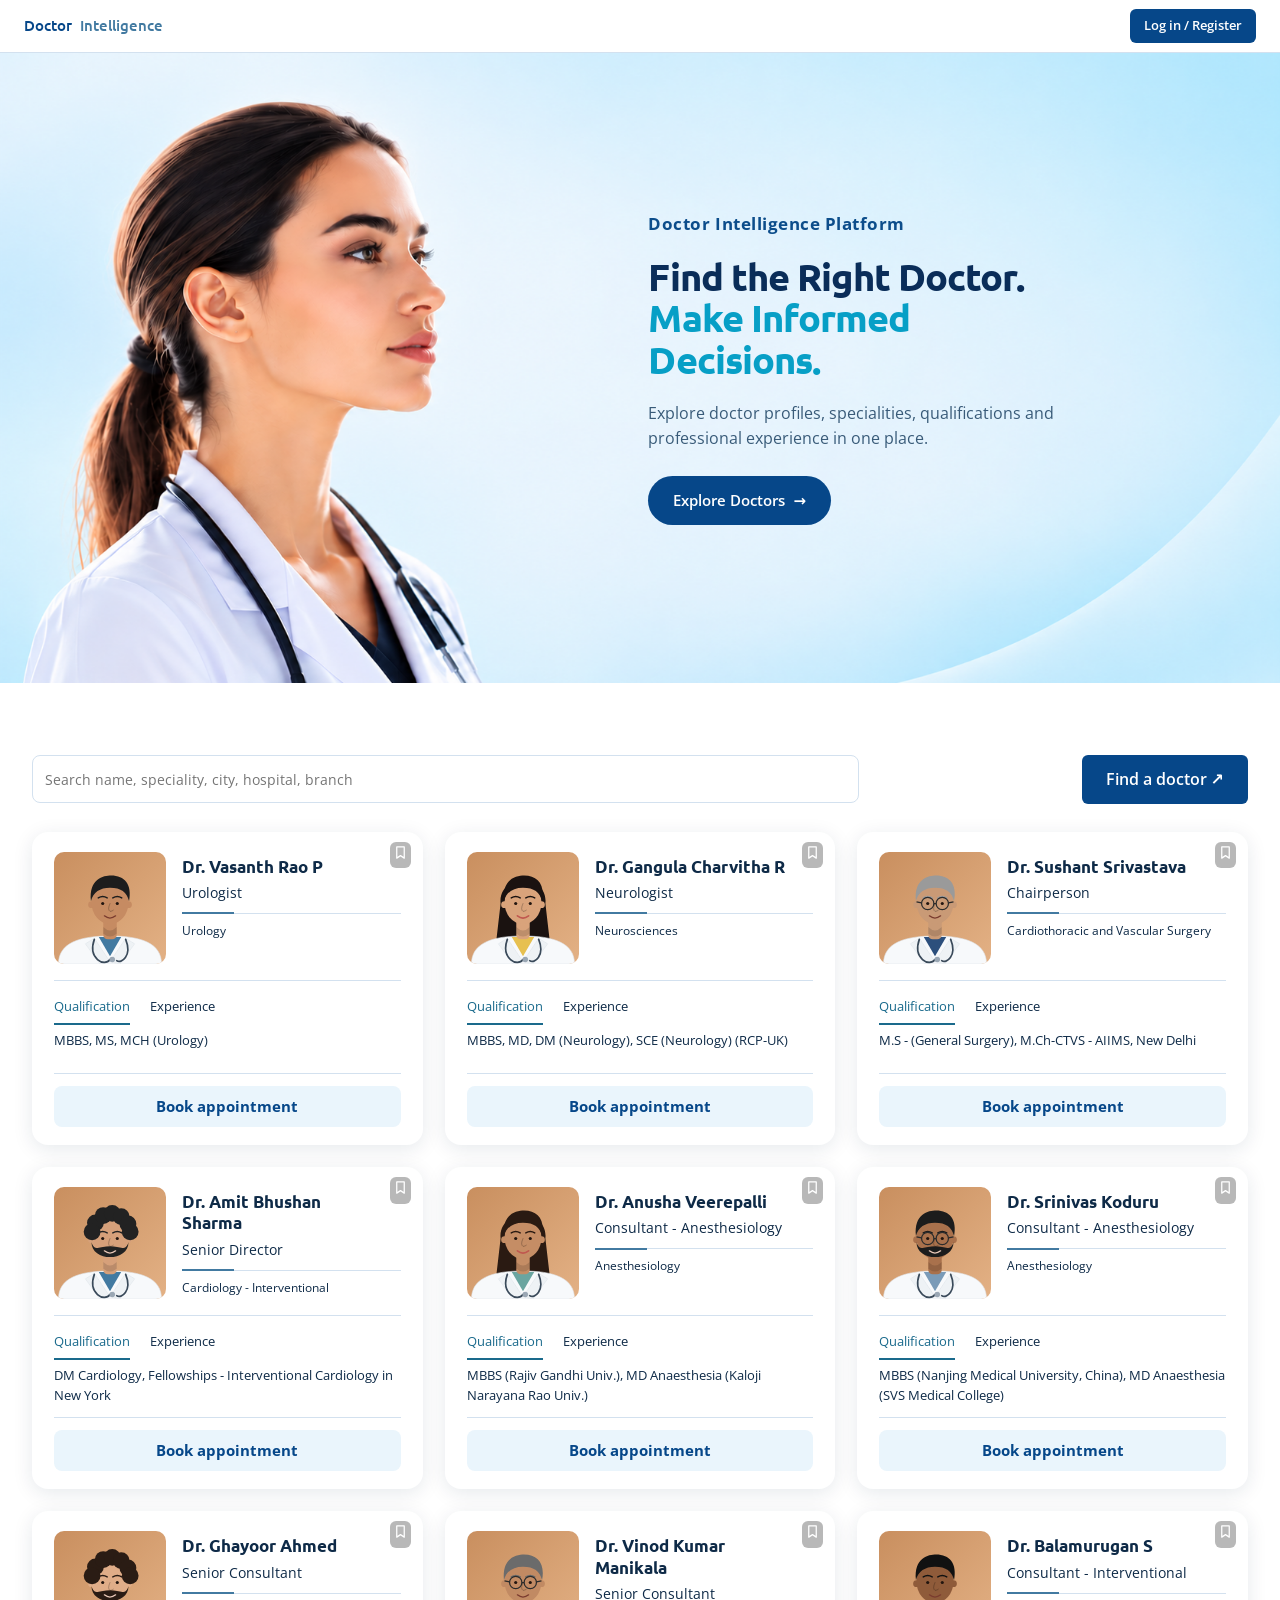
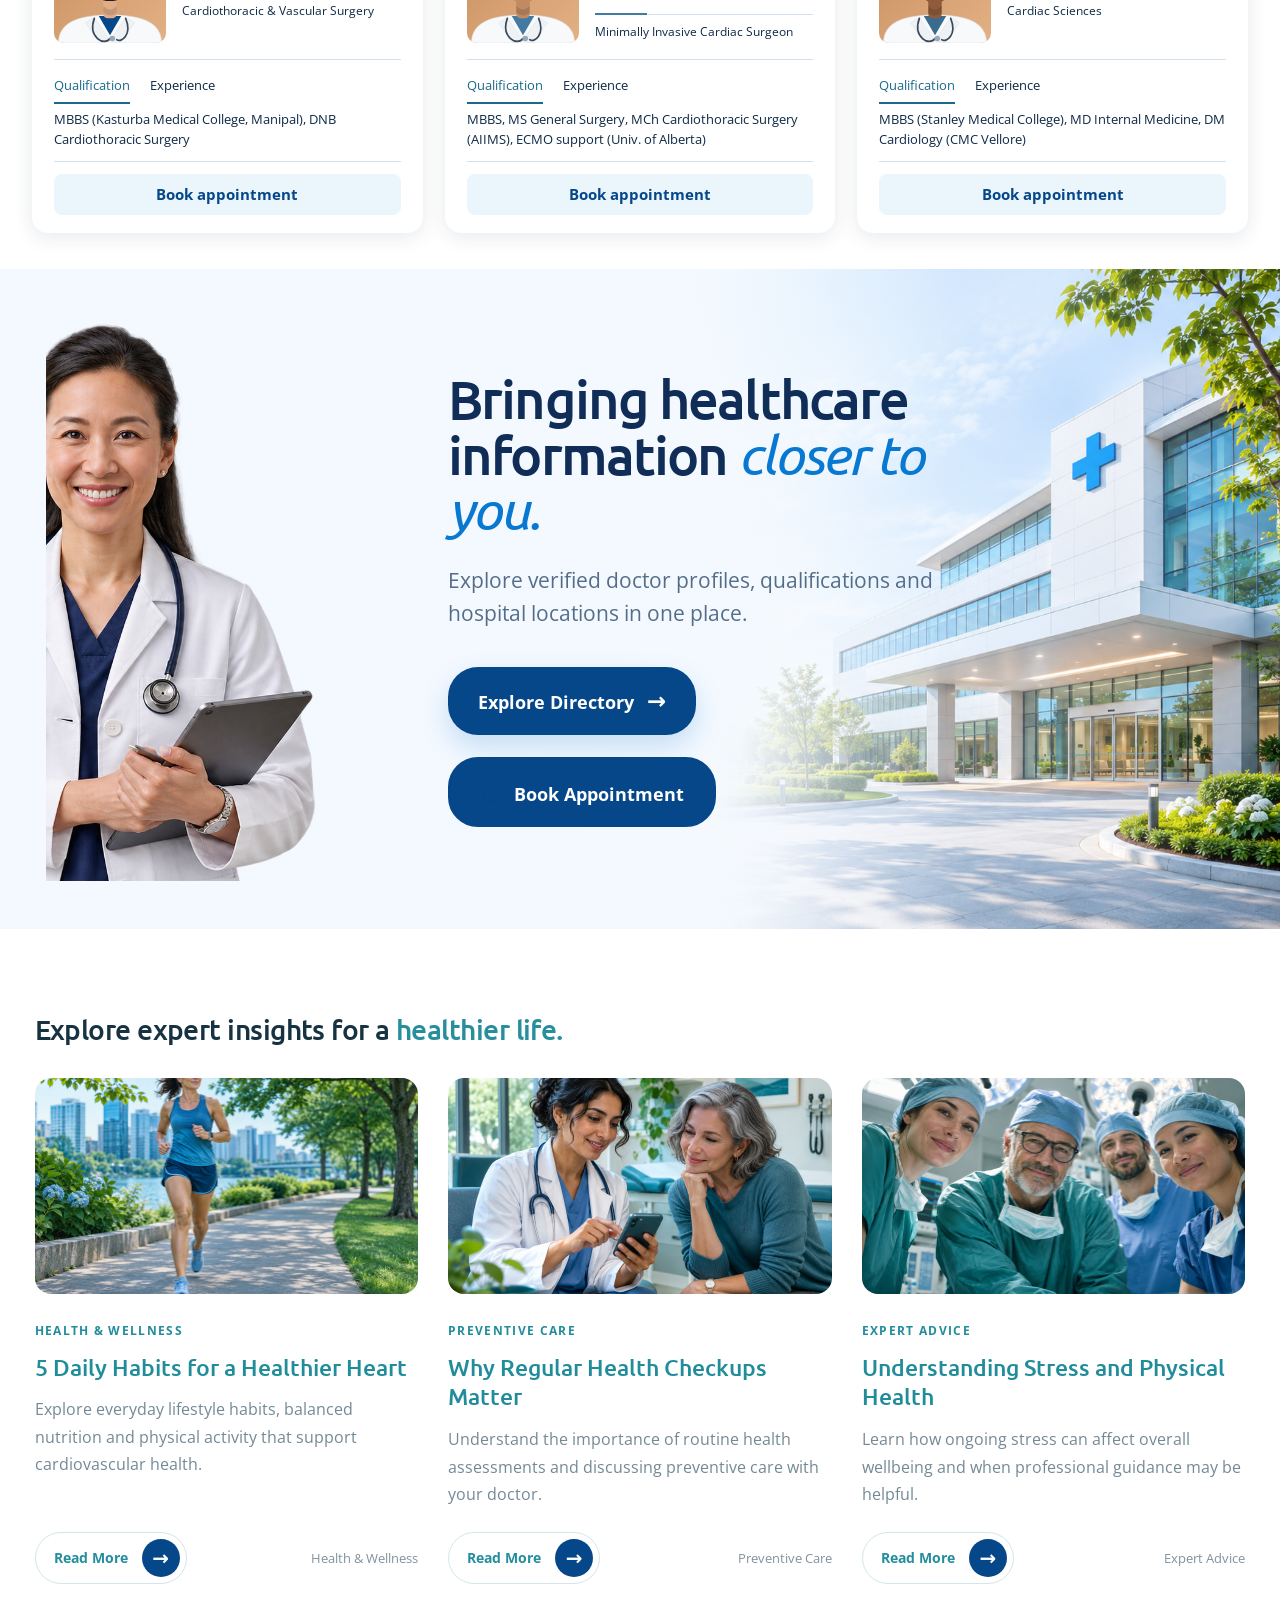
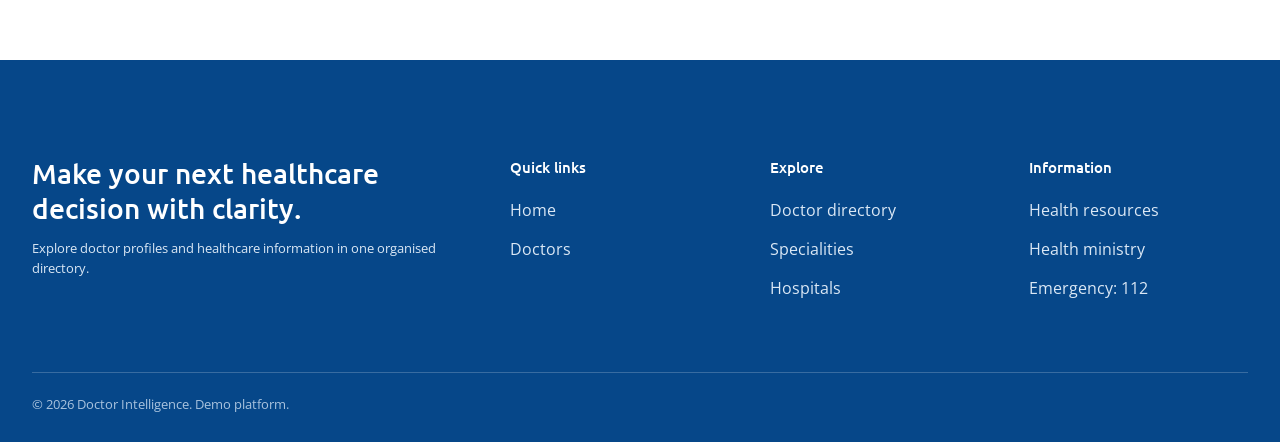
==== commit b35e801a: "sec" ====
--- a/index.html
+++ b/index.html
@@ -2,7 +2,7 @@
 <link rel="preconnect" href="https://fonts.googleapis.com"><link href="https://fonts.googleapis.com/css2?family=Open+Sans:wght@400;600&family=Ubuntu:wght@400;500&display=swap" rel="stylesheet"><link rel="stylesheet" href="css/style.css"></head><body>
 <section class="hero"><div class="ht"><small class="eb">Doctor Intelligence Platform</small><h1>Find the Right Doctor.<br><span>Make Informed<br>Decisions.</span></h1><p>Explore doctor profiles, specialities, qualifications and professional experience in one place.</p><a class="btn dk" href="doctors.html">Explore Doctors <span>→</span></a></div><a class="chev" href="#hg" aria-label="Scroll down">⌄</a></section>
 <section class="finder sec" style="padding-top:72px;padding-bottom:8px"><div class="fh"><input class="search" id="hq" placeholder="Search name, speciality, city, hospital, branch" aria-label="Search doctors"><a class="btn sm" id="hfind" href="doctors.html">Find a doctor ↗</a></div><div class="dgrid" id="hg"></div></section>
-<section class="about-banner"><div class="about-doctor-wrap"><img src="assets/about-doctor-hd.png" alt="Doctor holding a tablet"></div><div class="about-copy"><h2>Bringing healthcare<br>information <em>closer to you.</em></h2><p>Explore verified doctor profiles, qualifications and hospital locations in one place.</p><div class="about-actions"><a class="btn about-primary" href="doctors.html">Explore Doctors <span>→</span></a></div></div></section>
+<section class="about-banner"><div class="about-doctor-wrap"><img src="assets/about-doctor-hd.png" alt="Doctor holding a tablet"></div><div class="about-copy"><h2>Bringing healthcare<br>information <em>closer to you.</em></h2><p>Explore verified doctor profiles, qualifications and hospital locations in one place.</p><div class="about-actions"><a class="btn about-primary" href="doctors.html">Explore Directory <span>→</span></a><a class="btn about-secondary" href="doctors.html"><span>▣</span> Book Appointment</a></div></div></section>
 
 <section class="sec ins"><div class="ins-head"><h2>Explore expert insights for a <em>healthier life.</em></h2></div><div class="cards">
 <article class="card2"><a class="im" href="article.html?id=heart"><img src="assets/insights-heart.png" alt="Person jogging outdoors"></a><small>HEALTH &amp; WELLNESS</small><h3><a href="article.html?id=heart">5 Daily Habits for a Healthier Heart</a></h3><p>Explore everyday lifestyle habits, balanced nutrition and physical activity that support cardiovascular health.</p><div class="card-action"><a class="more" href="article.html?id=heart">Read More <span>→</span></a><small>Health &amp; Wellness</small></div></article>
--- a/css/style.css
+++ b/css/style.css
@@ -478,3 +478,156 @@
 .page tbody tr{height:72px}
 .page td{padding-top:16px;padding-bottom:16px;line-height:1.65}
 @media(max-width:900px){.doctors-toolbar .tools{justify-content:flex-start}.doctors-toolbar #vw{margin-left:0}.doctors-toolbar #fb{margin-left:0}.page tbody tr{height:64px}}
+
+/* Site-wide phone and tablet layouts */
+html{scroll-behavior:smooth}
+body{overflow-x:hidden}
+img,svg{max-width:100%}
+input,button{max-width:100%}
+
+@media(max-width:900px){
+  header .in{height:58px;padding:0 18px;gap:12px}
+  .brand{font-size:14px;gap:5px;white-space:nowrap}
+  header #who{display:none}
+  header #authBtn{margin-left:auto;padding:9px 12px;font-size:13px;white-space:nowrap}
+
+  .hero{height:auto;min-height:0;display:flex;align-items:flex-end;padding:330px 22px 46px;background-color:#e3f2fd;background-image:linear-gradient(180deg,rgba(227,242,253,0) 0%,rgba(227,242,253,.08) 50%,#e3f2fd 100%),url('../assets/hero-banner-doctor.png');background-size:100% 100%,auto 350px;background-position:center top,28% top;background-repeat:no-repeat}
+  .hero .ht{width:100%;max-width:none;margin:0;justify-self:auto}
+  .hero .eb{font-size:15px;letter-spacing:.02em;margin-bottom:12px}
+  .hero h1{max-width:100%;font-size:clamp(34px,8.5vw,46px);line-height:1.06}
+  .hero p{max-width:620px;font-size:16px;line-height:1.55;margin:16px 0 20px}
+  .hero .btn.dk{font-size:15px;padding:12px 20px}
+  .hero .chev{display:none}
+
+  .sec{padding:54px 22px}
+  .finder.sec{padding:38px 18px 14px}
+  .fh{display:grid;grid-template-columns:minmax(0,1fr) auto;gap:10px;width:100%;max-width:none;margin:0}
+  .fh .search{grid-column:1/-1;width:100%;min-width:0;min-height:48px;font-size:16px}
+  .fh .btn{margin:0;justify-self:end;padding:11px 17px;font-size:15px}
+  .finder .dgrid{grid-template-columns:1fr;margin-top:20px}
+  .dgrid{grid-template-columns:1fr;gap:16px}
+
+  .about-banner{grid-template-columns:1fr;min-height:0;margin:22px 0 28px;padding:22px 18px 34px;background-image:linear-gradient(180deg,rgba(244,249,255,.04) 0%,rgba(244,249,255,.82) 36%,#f4f9ff 63%),url('../assets/about-hospital.png');background-size:100% 100%,auto 300px;background-position:center,right top}
+  .about-doctor-wrap{grid-column:1;grid-row:1;min-height:270px;height:270px;justify-content:flex-start}
+  .about-doctor-wrap img{width:68%;object-position:right center}
+  .about-copy{grid-column:1;grid-row:2;padding:8px 0 0}
+  .about-copy h2{font-size:clamp(34px,8vw,44px);line-height:1.08}
+  .about-copy p{font-size:16px;line-height:1.6}
+  .about-actions{gap:10px}
+  .about-actions .btn{font-size:14px;padding:12px 16px}
+
+  .ins.sec{padding:48px 22px 58px}
+  .ins-head{display:block;margin-bottom:26px}
+  .ins-head h2{font-size:clamp(23px,6.5vw,32px);white-space:normal}
+  .ins .cards{grid-template-columns:1fr;gap:34px}
+  .ins .card2 .im{aspect-ratio:1.65;margin-bottom:18px}
+  .ins .card2 h3{font-size:20px}
+  .ins .card2 p{font-size:15px}
+  .ins .card-action{margin-top:8px}
+
+  footer{padding:50px 22px 22px}
+  footer .in{grid-template-columns:1fr 1fr;gap:28px 18px}
+  footer .in>div:first-child{grid-column:1/-1}
+  footer .in>div:first-child h3{font-size:25px!important;line-height:1.2!important}
+  footer h3{font-size:16px!important}
+  footer a{font-size:15px;padding:7px 0}
+  footer .c{margin-top:32px;padding-top:16px}
+
+  .doctors-hero{min-height:460px;margin-bottom:28px;padding:270px 22px 34px;background-color:#e3f2fd;background-image:linear-gradient(180deg,rgba(227,242,253,0) 0%,rgba(227,242,253,.1) 48%,#e3f2fd 100%),url('../assets/hero-banner-doctor.png');background-size:100% 100%,auto 320px;background-position:center top,28% top;background-repeat:no-repeat}
+  .doctors-hero-copy{width:100%;max-width:620px;margin:0}
+  .doctors-hero-copy small{font-size:14px}
+  .doctors-hero-copy h1{font-size:clamp(34px,8vw,44px)}
+  .doctors-hero-copy p{font-size:15px;line-height:1.55}
+  .page{padding:14px 16px 56px}
+  .doctors-toolbar{padding:0 0 16px}
+  .doctors-toolbar .tools{display:grid;grid-template-columns:minmax(0,1fr) auto;gap:9px;width:100%;justify-content:initial}
+  .doctors-toolbar .search{grid-column:1/-1;width:100%;min-width:0;min-height:48px;flex:auto;margin:0;font-size:16px}
+  .doctors-toolbar #vw{grid-column:1;grid-row:2;margin:0;justify-self:start}
+  .doctors-toolbar .seg button{min-height:44px;padding:8px 15px}
+  .doctors-toolbar #fb{grid-column:2;grid-row:2;margin:0;justify-self:end;min-height:44px;padding:9px 14px}
+  .page .tw{overflow-x:auto;overflow-y:hidden;-webkit-overflow-scrolling:touch}
+  .page table{min-width:1200px}
+  .page tbody tr{height:64px}
+  .page td{padding:14px 10px;line-height:1.6}
+  .page .dgrid{grid-template-columns:1fr}
+
+  .top{align-items:stretch}
+  .top .tools{width:100%;display:flex;flex-wrap:wrap;gap:9px}
+  .top .search{width:100%;min-height:46px;font-size:16px}
+  .top .seg button{min-height:42px}
+  .top #fb{min-height:42px}
+
+  .wrap{grid-template-columns:1fr;gap:14px;padding:14px 16px}
+  #rail{position:static;flex-direction:row;overflow-x:auto;white-space:nowrap}
+
+  .modal{padding:12px;overflow-y:auto;align-items:center}
+  .card{width:min(420px,100%);max-height:calc(100dvh - 24px);overflow-y:auto;border-radius:24px}
+  .card .hd{height:170px}
+  .card .bd{padding:0 26px 26px;margin-top:-20px}
+  .card h3{font-size:24px;margin-bottom:18px}
+  .card label{font-size:13px}
+  .card .bd input:not([type=checkbox]){font-size:16px}
+  .card .chk{font-size:12px}
+  .card .sw{font-size:14px}
+
+  .art{padding:0 18px 64px}
+  .article-wrap{width:100%}
+  .article-head{padding:34px 0 22px}
+  .article-head h1{font-size:clamp(30px,7.4vw,40px);line-height:1.1}
+  .article-dek{font-size:17px}
+  .article-cover{margin-bottom:30px}
+  .article-cover img{width:100%;max-height:none;aspect-ratio:1.45;object-fit:cover;border-radius:14px}
+  .article-layout{grid-template-columns:1fr;gap:24px}
+  .article-aside{position:static;grid-row:auto}
+  .article-body p{font-size:16px;line-height:1.7}
+  .story-section{margin-bottom:30px}
+  .story-section h2,.article-sources h2{font-size:22px}
+  .article-aside li{font-size:14px}
+  .art .back{margin:18px 0 0}
+
+  .pf{margin:28px auto;padding:0 18px}
+}
+
+@media(max-width:520px){
+  header .in{padding:0 12px;gap:8px}
+  .brand{font-size:13px}
+  header #authBtn{font-size:12px;padding:8px 9px}
+  .hero{padding:310px 18px 36px;background-size:100% 100%,auto 320px;background-position:center top,26% top}
+  .hero h1{font-size:clamp(32px,9vw,40px)}
+  .hero p{font-size:15px}
+  .fh{grid-template-columns:1fr}
+  .fh .search{grid-column:1}
+  .fh .btn{justify-self:stretch;text-align:center}
+  .about-doctor-wrap{height:235px;min-height:235px}
+  .about-doctor-wrap img{width:76%}
+  .about-copy h2{font-size:34px}
+  .about-actions{display:grid;grid-template-columns:1fr}
+  .about-actions .btn{text-align:center;justify-content:center}
+  .ins .card-action{align-items:flex-start}
+  .ins .card-action>small{font-size:11px}
+  footer{padding:42px 18px 18px}
+  footer .in{grid-template-columns:1fr;gap:22px}
+  footer .in>div:first-child{grid-column:auto}
+  footer .in>div:first-child h3{font-size:23px!important}
+  footer .c{font-size:12px}
+  .doctors-hero{min-height:440px;padding:250px 18px 30px;background-size:100% 100%,auto 290px;background-position:center top,25% top}
+  .doctors-hero-copy h1{font-size:34px}
+  .page{padding:12px 12px 44px}
+  .doctors-toolbar .tools{grid-template-columns:minmax(0,1fr) auto;gap:8px}
+  .doctors-toolbar #vw{grid-column:1}
+  .doctors-toolbar #fb{grid-column:2;padding:8px 10px;font-size:13px}
+  .top .tools{display:grid;grid-template-columns:1fr auto;gap:8px}
+  .top .search{grid-column:1/-1}
+  .drawer{width:100%;max-width:100vw}
+  .db{padding:16px}
+  .df{padding:12px 16px}
+  .modal{padding:8px}
+  .card{max-height:calc(100dvh - 16px);border-radius:20px}
+  .card .hd{height:145px}
+  .card .bd{padding:0 20px 22px}
+  .article-head .article-kicker{font-size:13px;margin-bottom:12px}
+  .article-head h1{font-size:32px}
+  .article-cover img{aspect-ratio:1.2}
+  .article-aside{gap:12px}
+  .takeaways,.article-toc{padding:17px}
+}
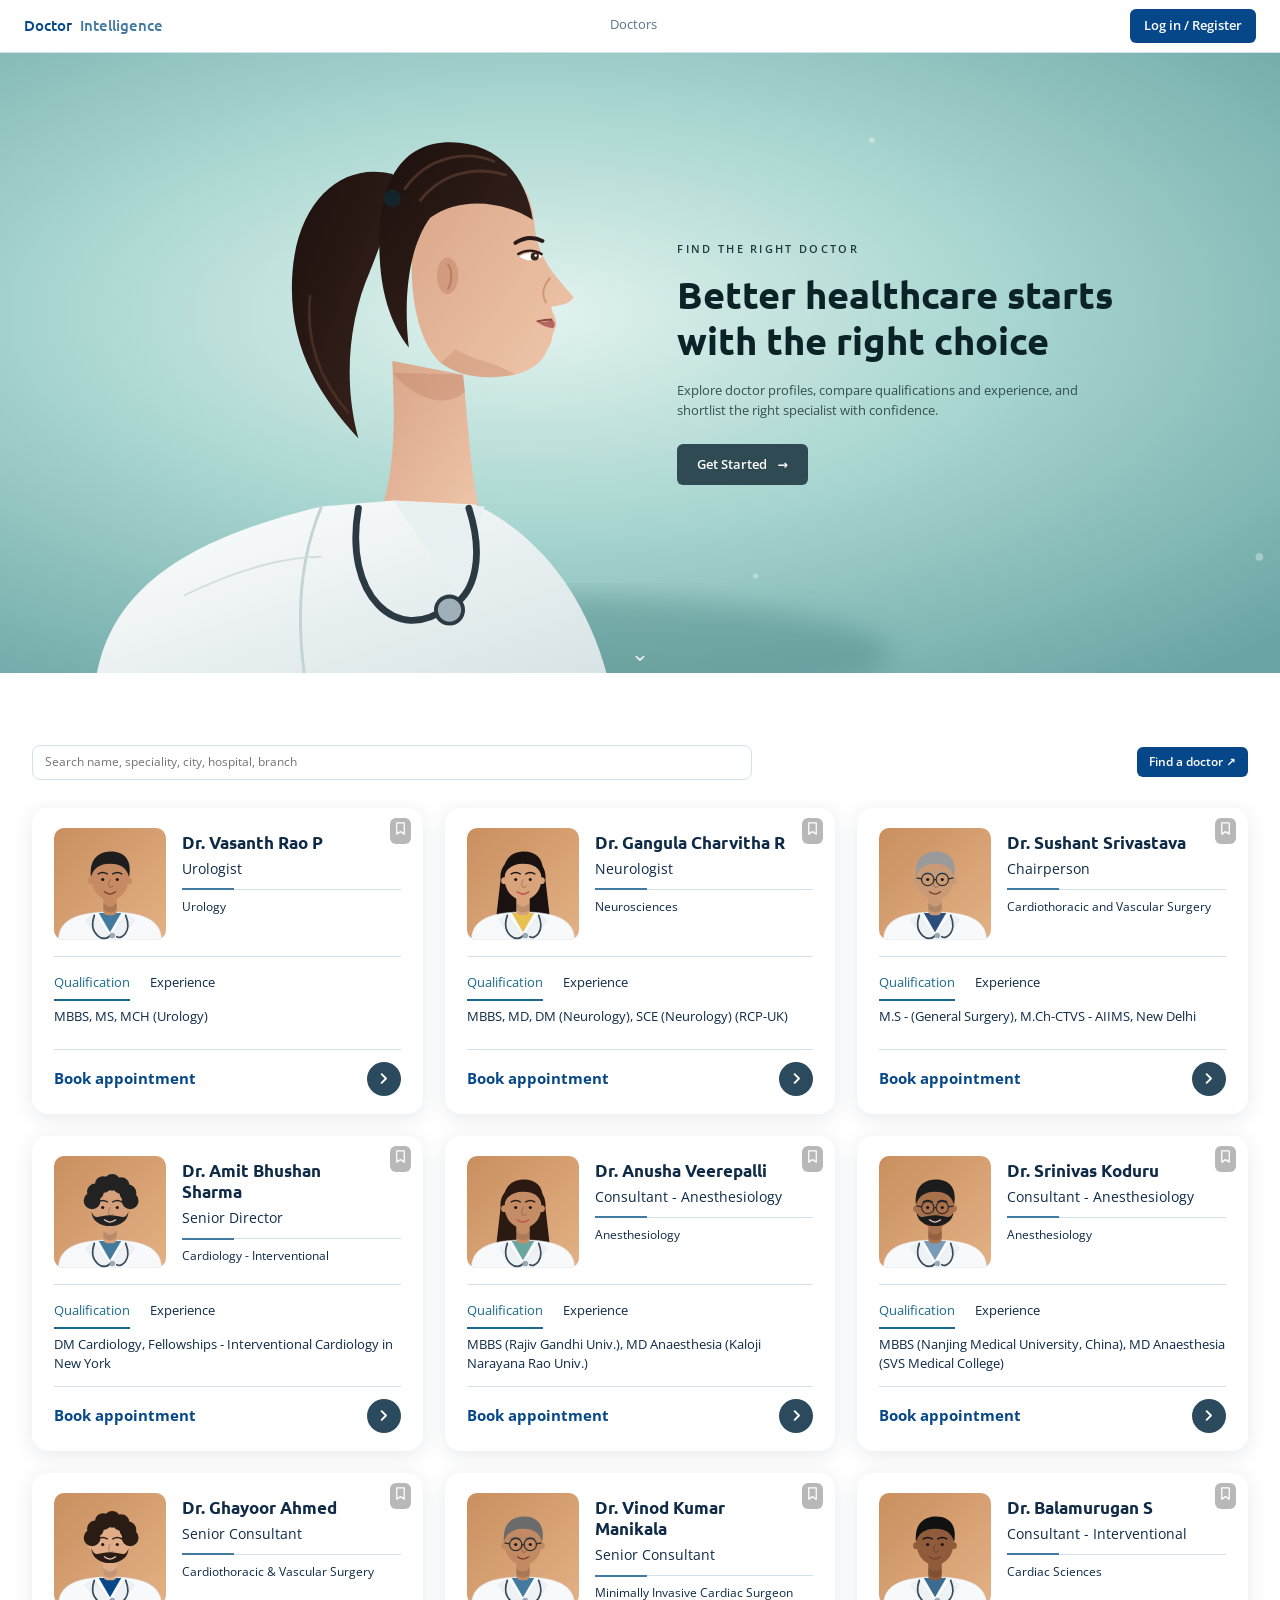
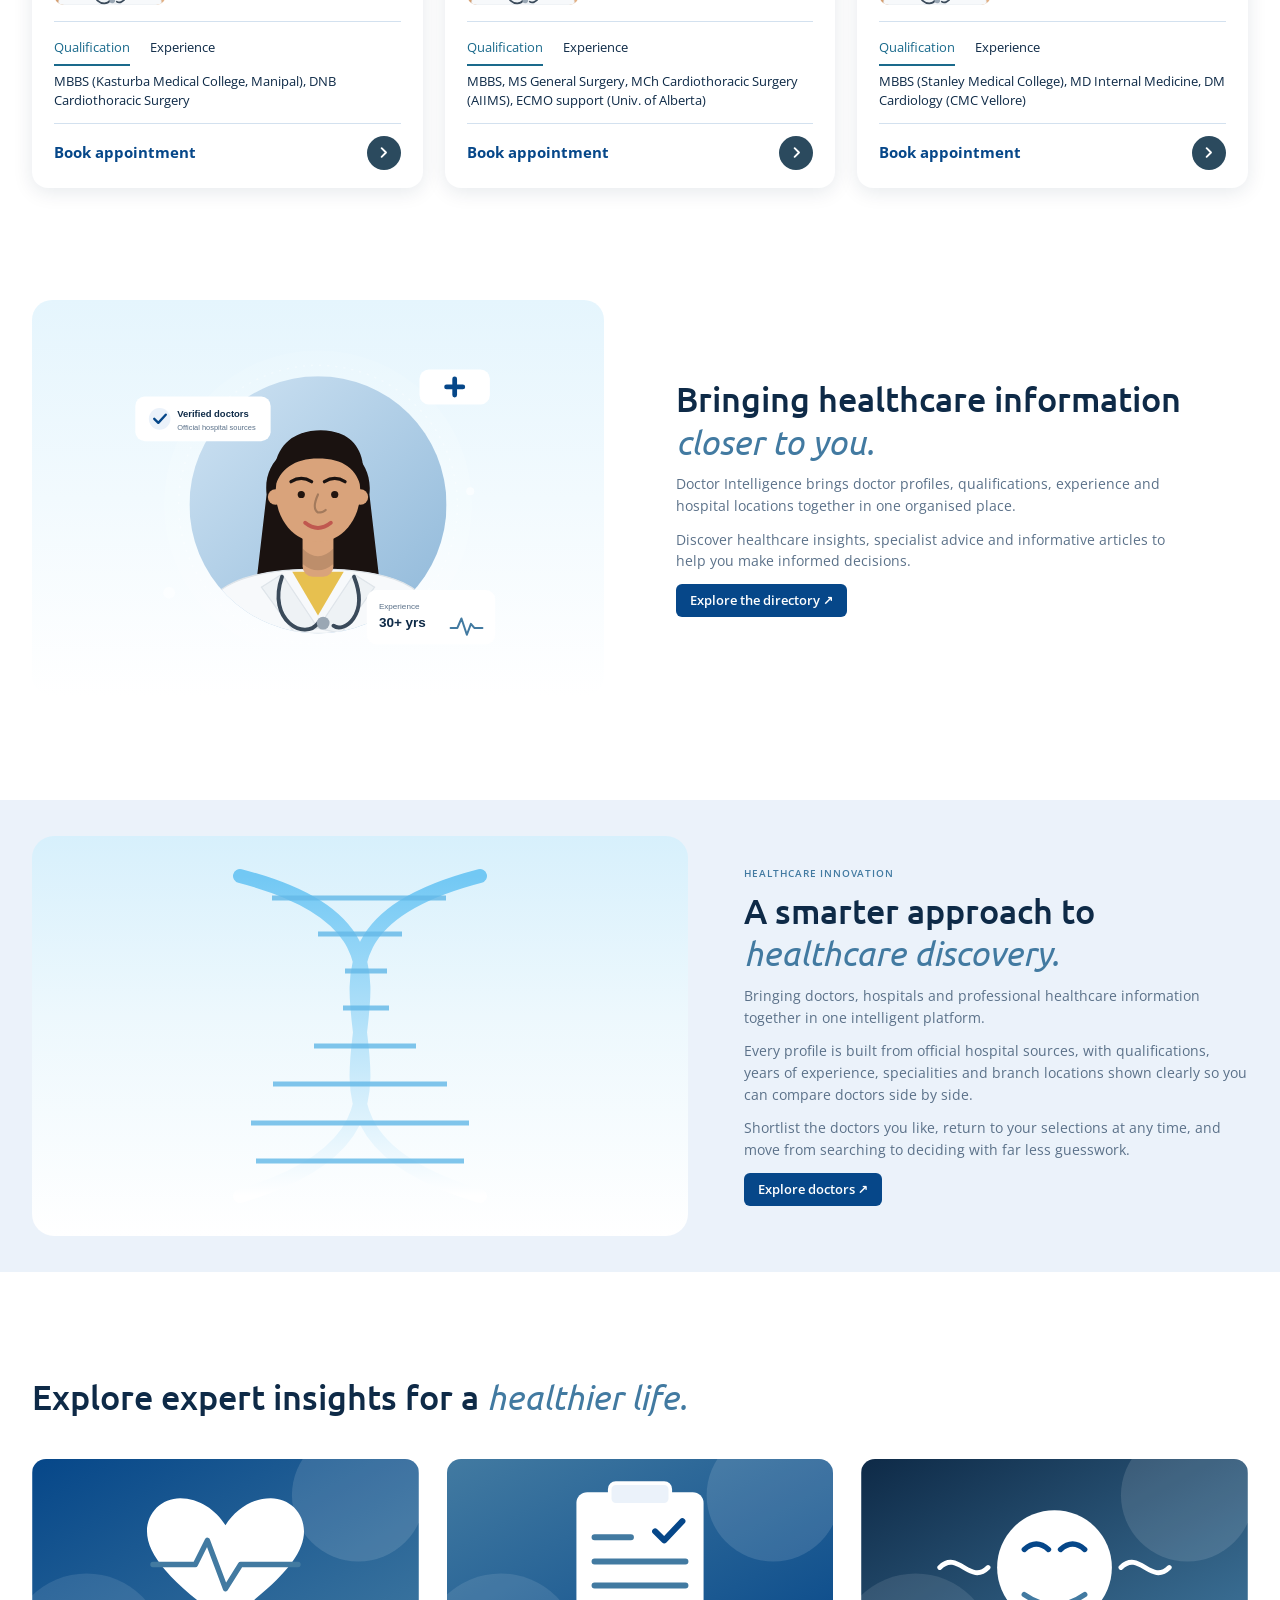
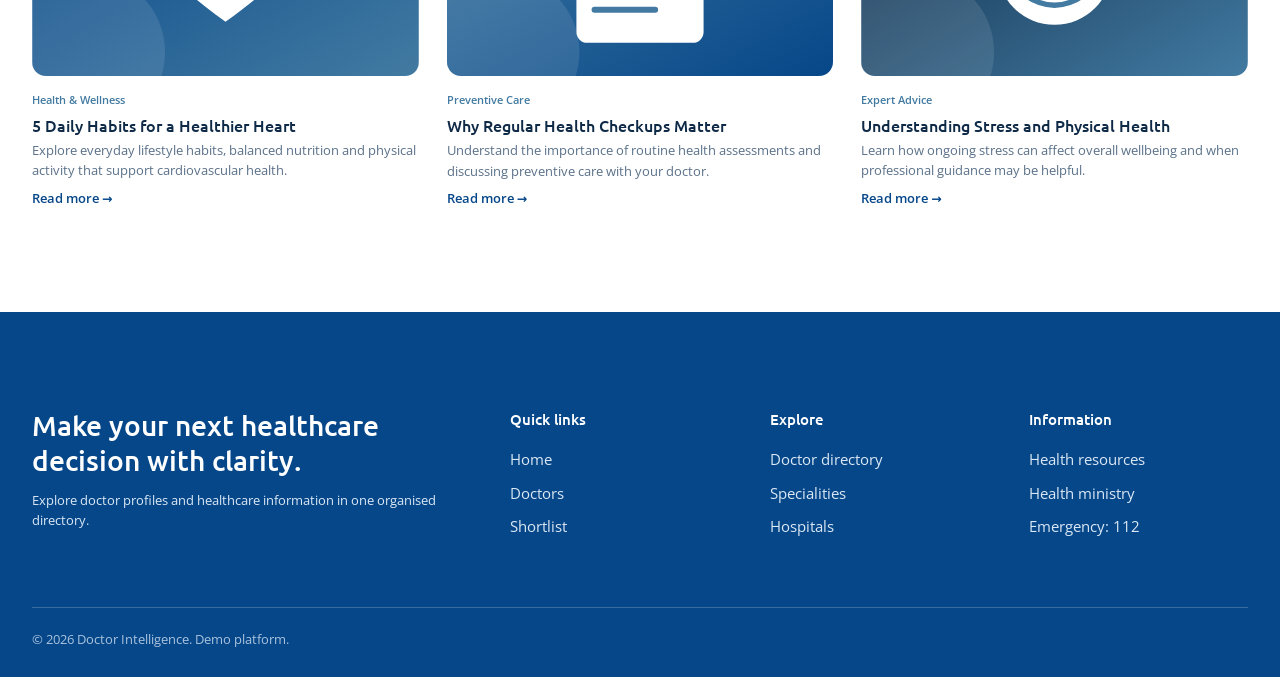
==== commit 67533f26: "sec" ====
--- a/index.html
+++ b/index.html
@@ -1,13 +1,13 @@
 <!doctype html><html lang="en"><head><meta charset="utf-8"><meta name="viewport" content="width=device-width,initial-scale=1"><title>Doctor Intelligence Platform</title>
 <link rel="preconnect" href="https://fonts.googleapis.com"><link href="https://fonts.googleapis.com/css2?family=Open+Sans:wght@400;600&family=Ubuntu:wght@400;500&display=swap" rel="stylesheet"><link rel="stylesheet" href="css/style.css"></head><body>
-<section class="hero"><div class="ht"><small class="eb">Doctor Intelligence Platform</small><h1>Find the Right Doctor.<br><span>Make Informed<br>Decisions.</span></h1><p>Explore doctor profiles, specialities, qualifications and professional experience in one place.</p><a class="btn dk" href="doctors.html">Explore Doctors <span>→</span></a></div><a class="chev" href="#hg" aria-label="Scroll down">⌄</a></section>
+<section class="hero"><div class="ht"><small class="eb">Find the right doctor</small><h1>Better healthcare starts with the right choice</h1><p>Explore doctor profiles, compare qualifications and experience, and shortlist the right specialist with confidence.</p><a class="btn dk" href="doctors.html">Get Started <span>→</span></a></div><a class="chev" href="#hg" aria-label="Scroll down">⌄</a></section>
 <section class="finder sec" style="padding-top:72px;padding-bottom:8px"><div class="fh"><input class="search" id="hq" placeholder="Search name, speciality, city, hospital, branch" aria-label="Search doctors"><a class="btn sm" id="hfind" href="doctors.html">Find a doctor ↗</a></div><div class="dgrid" id="hg"></div></section>
-<section class="about-banner"><div class="about-doctor-wrap"><img src="assets/about-doctor-hd.png" alt="Doctor holding a tablet"></div><div class="about-copy"><h2>Bringing healthcare<br>information <em>closer to you.</em></h2><p>Explore verified doctor profiles, qualifications and hospital locations in one place.</p><div class="about-actions"><a class="btn about-primary" href="doctors.html">Explore Directory <span>→</span></a><a class="btn about-secondary" href="doctors.html"><span>▣</span> Book Appointment</a></div></div></section>
-
-<section class="sec ins"><div class="ins-head"><h2>Explore expert insights for a <em>healthier life.</em></h2></div><div class="cards">
-<article class="card2"><a class="im" href="article.html?id=heart"><img src="assets/insights-heart.png" alt="Person jogging outdoors"></a><small>HEALTH &amp; WELLNESS</small><h3><a href="article.html?id=heart">5 Daily Habits for a Healthier Heart</a></h3><p>Explore everyday lifestyle habits, balanced nutrition and physical activity that support cardiovascular health.</p><div class="card-action"><a class="more" href="article.html?id=heart">Read More <span>→</span></a><small>Health &amp; Wellness</small></div></article>
-<article class="card2"><a class="im" href="article.html?id=checkup"><img src="assets/insights-checkup.png" alt="Doctor reviewing a smartphone in a clinic"></a><small>PREVENTIVE CARE</small><h3><a href="article.html?id=checkup">Why Regular Health Checkups Matter</a></h3><p>Understand the importance of routine health assessments and discussing preventive care with your doctor.</p><div class="card-action"><a class="more" href="article.html?id=checkup">Read More <span>→</span></a><small>Preventive Care</small></div></article>
-<article class="card2"><a class="im" href="article.html?id=stress"><img src="assets/insights-expert.png" alt="Medical team in a modern operating room"></a><small>EXPERT ADVICE</small><h3><a href="article.html?id=stress">Understanding Stress and Physical Health</a></h3><p>Learn how ongoing stress can affect overall wellbeing and when professional guidance may be helpful.</p><div class="card-action"><a class="more" href="article.html?id=stress">Read More <span>→</span></a><small>Expert Advice</small></div></article>
+<section class="sec split"><img class="pic about-pic" src="assets/hero.svg" alt="Doctor illustration"><div><h2>Bringing healthcare information <em>closer to you.</em></h2><p>Doctor Intelligence brings doctor profiles, qualifications, experience and hospital locations together in one organised place.</p><p>Discover healthcare insights, specialist advice and informative articles to help you make informed decisions.</p><a class="btn" href="doctors.html">Explore the directory ↗</a></div></section>
+<section class="band"><div class="sec split"><div class="dna-art" role="img" aria-label="Blue DNA strand illustration"><svg viewBox="0 0 440 360" aria-hidden="true"><defs><linearGradient id="dnaFade" x1="0" y1="0" x2="0" y2="1"><stop offset="0" stop-color="#72c8f4"/><stop offset="1" stop-color="#fff"/></linearGradient></defs><path d="M100 20C370 90 70 260 340 340M340 20C70 90 370 260 100 340" fill="none" stroke="url(#dnaFade)" stroke-width="14" stroke-linecap="round"/><g stroke="#65b9e8" stroke-width="5" opacity=".82"><path d="M132 42l174 0M178 78l84 0M205 115l42 0M203 152l46 0M174 190l102 0M133 228l174 0M111 267l218 0M116 305l208 0"/></g></svg></div><div><small class="eye">Healthcare innovation</small><h2>A smarter approach to <em>healthcare discovery.</em></h2><p>Bringing doctors, hospitals and professional healthcare information together in one intelligent platform.</p><p>Every profile is built from official hospital sources, with qualifications, years of experience, specialities and branch locations shown clearly so you can compare doctors side by side.</p><p>Shortlist the doctors you like, return to your selections at any time, and move from searching to deciding with far less guesswork.</p><a class="btn" href="doctors.html">Explore doctors ↗</a></div></div></section>
+<section class="sec ins"><h2>Explore expert insights for a <em>healthier life.</em></h2><div class="cards">
+<article class="card2"><a class="im" href="article.html?id=heart"><img src="assets/heart.svg" alt="5 Daily Habits for a Healthier Heart"></a><small>Health &amp; Wellness</small><h3><a href="article.html?id=heart">5 Daily Habits for a Healthier Heart</a></h3><p>Explore everyday lifestyle habits, balanced nutrition and physical activity that support cardiovascular health.</p><a class="more" href="article.html?id=heart">Read more →</a></article>
+<article class="card2"><a class="im" href="article.html?id=checkup"><img src="assets/checkup.svg" alt="Why Regular Health Checkups Matter"></a><small>Preventive Care</small><h3><a href="article.html?id=checkup">Why Regular Health Checkups Matter</a></h3><p>Understand the importance of routine health assessments and discussing preventive care with your doctor.</p><a class="more" href="article.html?id=checkup">Read more →</a></article>
+<article class="card2"><a class="im" href="article.html?id=stress"><img src="assets/stress.svg" alt="Understanding Stress and Physical Health"></a><small>Expert Advice</small><h3><a href="article.html?id=stress">Understanding Stress and Physical Health</a></h3><p>Learn how ongoing stress can affect overall wellbeing and when professional guidance may be helpful.</p><a class="more" href="article.html?id=stress">Read more →</a></article>
 </div></section>
-<footer><div class="in"><div><h3 style="font-size:28px;line-height:1.25">Make your next healthcare decision with clarity.</h3><p>Explore doctor profiles and healthcare information in one organised directory.</p></div><div><h3>Quick links</h3><a href="index.html">Home</a><a href="doctors.html">Doctors</a></div><div><h3>Explore</h3><a href="doctors.html">Doctor directory</a><a href="doctors.html">Specialities</a><a href="doctors.html">Hospitals</a></div><div><h3>Information</h3><a href="#">Health resources</a><a href="#">Health ministry</a><a href="#">Emergency: 112</a></div></div><div class="c">© 2026 Doctor Intelligence. Demo platform.</div></footer>
+<footer><div class="in"><div><h3 style="font-size:28px;line-height:1.25">Make your next healthcare decision with clarity.</h3><p>Explore doctor profiles and healthcare information in one organised directory.</p></div><div><h3>Quick links</h3><a href="index.html">Home</a><a href="doctors.html">Doctors</a><a href="shortlist.html">Shortlist</a></div><div><h3>Explore</h3><a href="doctors.html">Doctor directory</a><a href="doctors.html">Specialities</a><a href="doctors.html">Hospitals</a></div><div><h3>Information</h3><a href="#">Health resources</a><a href="#">Health ministry</a><a href="#">Emergency: 112</a></div></div><div class="c">© 2026 Doctor Intelligence. Demo platform.</div></footer>
 <script src="js/app.js"></script><script src="js/home.js"></script></body></html>
--- a/css/style.css
+++ b/css/style.css
@@ -198,6 +198,25 @@
 
 .card .reg[style*="none"]{display:none!important}
 
+/* Blue theme refinements requested for the home page */
+:root{--pk:#65b9e8;--pk2:#258ac5}
+.fh{max-width:none;margin:0;justify-content:space-between;width:100%;gap:20px}
+.fh .search{flex:1;max-width:720px}
+.fh .btn{margin-left:auto;background:var(--d);color:#fff}
+.about-pic{max-height:420px;object-fit:contain;padding:22px;background:linear-gradient(180deg,#e5f5fd,#fff);border-radius:20px}
+.dna-art{min-height:300px;display:grid;place-items:center;background:linear-gradient(180deg,#d7f0fc 0%,#edf8fd 45%,#fff 100%);border-radius:22px;padding:20px}
+.dna-art svg{display:block;width:min(100%,440px);height:auto}
+.card .hd{background:url(../assets/topo.svg) center/cover,linear-gradient(160deg,#84cef1,#2a94cf)}
+.card h3{text-decoration-color:var(--pk2)}
+.card .bd input:not([type=checkbox]):focus{border-color:var(--pk2)}
+.card .chk input{accent-color:var(--pk2)}
+.card .btn.w{background:var(--pk2);box-shadow:0 8px 18px rgba(37,138,197,.3)}
+.card .btn.w:hover{background:var(--d)}
+.card .lnk{color:var(--pk2)}
+footer a{font-size:15px}
+.vp{color:var(--d)}
+@media(max-width:900px){.fh{align-items:stretch}.fh .search{max-width:none}.fh .btn{margin-left:0}}
+
 /* v6 hero: teal studio banner, doctor left, text right */
 .hero{position:relative;display:flex;align-items:center;justify-content:flex-end;min-height:620px;padding:0 9vw;color:var(--t);gap:0;
  background:url(../assets/hero-bg.svg) left bottom/cover no-repeat,#8fc3bd}
@@ -209,425 +228,3 @@
 .hero .btn.dk:hover{background:#0b2226}
 .hero .chev{position:absolute;left:50%;bottom:10px;transform:translateX(-50%);color:#fff;font-size:22px;line-height:1;opacity:.8}
 @media(max-width:900px){.hero{display:block;min-height:0;padding:320px 24px 40px;background:url(../assets/hero-bg.svg) left top/auto 330px no-repeat,linear-gradient(#a9d6d0,#8fc3bd)}.hero .ht{width:100%;margin:0}.hero h1{font-size:28px}}
-
-/* Requested homepage refinements */
-.brand b{display:none}
-header .in{gap:20px}
-header nav{display:none}
-.hero{background:url(../assets/hero-bg.svg) left bottom/cover no-repeat,#9bcfc9}
-.hero .ht{width:min(46%,580px);margin-right:1vw}
-.fh{max-width:none;margin:0;justify-content:space-between}
-.fh .search{flex:0 1 68%;width:auto}
-.fh .btn{margin-left:auto}
-.about-doctor{object-fit:contain;background:linear-gradient(145deg,#eaf7ff,#fff);max-height:430px}
-.band{background:linear-gradient(180deg,#8bc8f2 0%,#cae9fa 36%,#fff 100%);}
-.band .sec{background:transparent}
-.dna{mix-blend-mode:multiply;filter:drop-shadow(0 18px 28px rgba(6,71,137,.16))}
-.card2 .im{background:#edf6fc}
-.card2 .im img{object-fit:cover}
-footer h3:not(:first-child){font-size:19px}
-footer a{font-size:16px;padding:7px 0}
-footer .in>div:nth-child(1) h3{font-size:28px!important}
-@media(max-width:900px){.fh .search{flex-basis:100%}.fh .btn{margin-left:0}.hero{background:url(../assets/hero-bg.svg) left top/auto 330px no-repeat,linear-gradient(#a9d6d0,#8fc3bd)}}
-/* Blue account dialog accents */
-:root{--pk:#4b9bd4;--pk2:#176fb0}
-.card .hd{background:url(../assets/topo.svg) center/cover,linear-gradient(160deg,#8ecdf4,#4b9bd4)}
-.card .bd input:not([type=checkbox]):focus{border-color:var(--pk)}
-.card .chk input{accent-color:var(--pk2)}
-.card .btn.w{background:var(--pk);box-shadow:0 8px 18px rgba(23,111,176,.28)}
-.card .btn.w:hover{background:var(--pk2)}
-.card .sw{font-size:14px}
-.card .lnk{color:var(--pk2)}
-.dfoot .vp{display:block;text-align:center;width:100%;background:#eaf5fc;border-radius:8px;padding:9px 12px;color:var(--d)}
-.dfoot .vp:hover{background:#d8edfb}
-
-/* Insights section styled to match the supplied DoctorIntel reference */
-.ins.sec{max-width:none;padding:52px 2.7vw 76px;background:#f5fbfd}
-.ins-head{display:grid;grid-template-columns:1.15fr .85fr;align-items:end;gap:32px;margin:0 0 40px}
-.ins-head h2{font-size:clamp(38px,4vw,56px);line-height:1.06;letter-spacing:-.035em;margin:0;color:#173342}
-.ins-head h2 em{color:#278e9b;font-style:normal}
-.ins-head>p{justify-self:end;max-width:560px;color:#748996;font-size:18px;line-height:1.8;margin:0 0 4px}
-.ins .cards{grid-template-columns:repeat(3,minmax(0,1fr));gap:30px;margin:0}
-.ins .card2{min-width:0;display:flex;flex-direction:column}
-.ins .card2 .im{height:auto;aspect-ratio:1.78;margin:0 0 28px;border-radius:16px;background:#e5f2f6}
-.ins .card2 .im img{width:100%;height:100%;object-fit:cover}
-.ins .card2>small{font-size:12px;letter-spacing:.11em;color:#218d9b;font-weight:700;margin-bottom:12px}
-.ins .card2 h3{font-size:23px;line-height:1.3;margin:0 0 14px}
-.ins .card2 h3 a{color:#218d9b}
-.ins .card2 p{font-size:16px;line-height:1.7;color:#748996;margin:0 0 24px}
-.ins .card-action{display:flex;justify-content:space-between;align-items:center;gap:12px;margin-top:auto}
-.ins .card-action>small{font-size:13px;color:#82939d;letter-spacing:0;font-weight:400}
-.ins .more{display:inline-flex;align-items:center;gap:14px;padding:6px 6px 6px 18px;border:1px solid #d4e6eb;border-radius:28px;background:#fff;color:#238e9c;font-size:14px;font-weight:700;white-space:nowrap}
-.ins .more span{width:38px;height:38px;display:grid;place-items:center;border-radius:50%;background:#268f9e;color:#fff;font-size:20px}
-.ins .more:hover{border-color:#238e9c}
-@media(max-width:900px){.ins.sec{padding:48px 24px}.ins-head{grid-template-columns:1fr;gap:16px;margin-bottom:28px}.ins-head>p{justify-self:start;font-size:16px}.ins .cards{grid-template-columns:1fr;gap:36px}.ins .card2 h3{font-size:21px}}
-
-/* Compact, white insights heading requested */
-.ins.sec{background:#fff}
-.ins-head{display:block;margin:0 0 32px}
-.ins-head h2{font-size:clamp(23px,2.15vw,32px);line-height:1.2;letter-spacing:-.02em;white-space:nowrap}
-@media(max-width:700px){.ins-head h2{white-space:normal;font-size:25px}}
-
-/* DNA feature: taller, softer and integrated directly into the page */
-.band{background:linear-gradient(180deg,#dff3ff 0%,#edf8ff 48%,#fff 100%)}
-.band .sec{min-height:700px;padding:100px 32px;display:flex;align-items:center}
-.band .split{width:100%;min-height:500px;grid-template-columns:1.2fr 1fr;gap:7vw;align-items:center}
-.band .dna{width:100%;height:520px;max-height:none;object-fit:contain;mix-blend-mode:normal;filter:none;background:transparent;box-shadow:none;border:0;border-radius:0}
-.band .eye{color:#287eae}
-.band .split h2{color:#153b56}
-.band .split h2 em{color:#287eae}
-.band .split p{color:#38576d;line-height:1.8}
-.band .btn{background:#176fae;color:#fff}
-@media(max-width:900px){.band .sec{min-height:0;padding:56px 24px}.band .split{min-height:0;gap:26px}.band .dna{height:360px}}
-
-/* Reduced DNA feature height */
-.band .sec{min-height:520px;padding:56px 32px}
-.band .split{min-height:400px}
-.band .dna{height:400px}
-@media(max-width:900px){.band .sec{min-height:0;padding:42px 24px}.band .split{min-height:0}.band .dna{height:300px}}
-
-/* Hero restyle to follow the supplied photographic reference */
-.hero{height:min(78vh,780px);min-height:620px;background-image:linear-gradient(90deg,rgba(196,226,232,0) 38%,rgba(194,226,231,.38) 57%,rgba(186,220,224,.25) 100%),url('../assets/hero-doctor.png');background-size:100% 100%,auto 100%;background-position:center,left center;background-repeat:no-repeat;background-color:#b6d9dd}
-.hero .ht{width:min(44%,540px);margin-right:1vw}
-.hero .eb{color:#244b5d;letter-spacing:.18em}
-.hero h1{font-size:38px;line-height:1.25;color:#102f42;max-width:540px}
-.hero p{font-size:14px;line-height:1.7;color:#38596b;max-width:500px}
-.hero .btn.dk{background:#24495a;color:#fff}
-.hero .btn.dk:hover{background:#153443}
-@media(max-width:900px){.hero{height:auto;min-height:0;padding:320px 24px 48px;background-image:linear-gradient(180deg,rgba(190,224,229,0) 0%,#c2e1e4 310px,#c2e1e4 100%),url('../assets/hero-doctor.png');background-size:100% 100%,auto 320px;background-position:center,left top;background-repeat:no-repeat}}
-
-/* Header action at the far right */
-header #who{margin-left:auto}
-header #authBtn{margin-left:0;flex:none}
-
-/* Animated, seamless blue hero color wash */
-.hero{isolation:isolate;position:relative;background-color:#e3f2fd;background-image:url('../assets/hero-doctor.png');background-size:auto 100%;background-position:left center;background-repeat:no-repeat;overflow:hidden}
-.hero::before{content:"";position:absolute;inset:0;z-index:0;pointer-events:none;background:linear-gradient(112deg,rgba(0,150,199,.24) 0%,rgba(0,150,199,.16) 32%,rgba(227,242,253,.82) 63%,#e3f2fd 100%);background-size:220% 100%;background-position:0% 50%;animation:heroBlueFade 18s ease-in-out infinite alternate}
-.hero .ht,.hero .chev{position:relative;z-index:1}
-.hero h1{color:#123b52}
-.hero p{color:#31586e}
-.hero .eb{color:#1c506a}
-@keyframes heroBlueFade{from{background-position:0% 50%}to{background-position:100% 50%}}
-@media(prefers-reduced-motion:reduce){.hero::before{animation:none}}
-@media(max-width:900px){.hero{background-color:#e3f2fd;background-size:auto 320px;background-position:left top}.hero::before{background:linear-gradient(180deg,rgba(0,150,199,.12) 0%,rgba(227,242,253,.35) 250px,#e3f2fd 340px);background-size:100% 100%;animation:none}}
-
-/* Light-first slow fade for the hero, echoing the DNA section */
-.hero{background-position:36px center;background-color:#e3f2fd}
-.hero::before{background-image:linear-gradient(180deg,rgba(227,242,253,.88) 0%,rgba(227,242,253,.78) 48%,rgba(0,150,199,.28) 100%),radial-gradient(ellipse at 70% 38%,rgba(227,242,253,.78) 0%,rgba(227,242,253,.34) 42%,rgba(0,150,199,.18) 100%);background-size:100% 180%,145% 160%;background-position:50% 0%,48% 0%;animation:heroBlueFade 26s ease-in-out infinite alternate}
-@keyframes heroBlueFade{from{background-position:50% 0%,48% 0%}to{background-position:50% 100%,58% 100%}}
-/* Darker, more legible blue accents on login and registration */
-:root{--pk:#1689b5;--pk2:#08658d}
-.card .hd{background:url(../assets/topo.svg) center/cover,linear-gradient(160deg,#47afd1,#0879a5)}
-.card h3{text-decoration-color:#08658d}
-.card .btn.w{background:#0879a5;box-shadow:0 8px 18px rgba(8,101,141,.3)}
-.card .btn.w:hover{background:#075979}
-.card .lnk{color:#075f85}
-.card .bd input:not([type=checkbox]):focus{border-color:#1689b5}
-.card .chk input{accent-color:#08658d}
-@media(max-width:900px){.hero{background-position:8px top}.hero::before{background-image:linear-gradient(180deg,rgba(227,242,253,.12) 0%,rgba(227,242,253,.48) 45%,#e3f2fd 100%),radial-gradient(ellipse at 70% 32%,rgba(0,150,199,.12),transparent 72%);background-size:100% 100%,140% 140%;background-position:50% 0%,50% 0%;animation:none}}
-
-/* About banner rebuilt to match the supplied reference artwork */
-.about-banner{position:relative;isolation:isolate;min-height:660px;display:grid;grid-template-columns:33% minmax(0,45%) 22%;align-items:center;overflow:hidden;padding:48px 3.6vw;background-color:#f5faff;background-image:linear-gradient(90deg,#f4f9ff 0%,rgba(244,249,255,.98) 34%,rgba(244,249,255,.92) 55%,rgba(244,249,255,.25) 75%,rgba(244,249,255,0) 100%),url('../assets/about-hospital.png');background-size:100% 100%,auto 100%;background-position:center,right center;background-repeat:no-repeat}
-.about-doctor-wrap{grid-column:1;grid-row:1;align-self:stretch;min-height:560px;overflow:hidden;display:flex;align-items:flex-end;justify-content:center}
-.about-doctor-wrap img{width:100%;height:100%;max-width:none;object-fit:cover;object-position:right center;display:block}
-.about-copy{grid-column:2;grid-row:1;position:relative;z-index:1;padding:0 10px}
-.about-badge{display:inline-flex;align-items:center;gap:12px;background:#e5f1ff;color:#174d92;border-radius:30px;padding:10px 22px;font-size:17px;font-weight:700;margin-bottom:28px}
-.about-badge span{width:32px;height:32px;display:grid;place-items:center;border-radius:50%;background:#0879ca;color:white;font-size:20px}
-.about-copy h2{font-size:clamp(42px,4.2vw,68px);line-height:1.02;letter-spacing:-.035em;color:#102d57;margin:0 0 26px;max-width:820px}
-.about-copy h2 em{color:#0878d1;font-style:italic}
-.about-copy p{font-size:21px;line-height:1.55;color:#536d89;max-width:720px;margin-bottom:38px}
-.about-actions{display:flex;align-items:center;gap:22px;flex-wrap:wrap}
-.about-actions .btn{border-radius:30px;padding:16px 30px;font-size:18px;font-weight:700}
-.about-primary{background:#0871cb;color:#fff;box-shadow:0 12px 28px rgba(8,113,203,.2)}
-.about-primary:hover{background:#075ca8}
-.about-primary span{font-size:23px;margin-left:8px}
-.about-secondary{border:2px solid #0871cb;background:rgba(255,255,255,.78);color:#12396c}
-.about-secondary>span{font-size:22px;color:#0871cb;margin-right:8px}
-@media(max-width:1050px){.about-banner{grid-template-columns:32% minmax(0,1fr);min-height:580px;padding:32px 24px;background-position:center,right center}.about-doctor-wrap{min-height:500px}.about-copy{grid-column:2}.about-copy h2{font-size:clamp(36px,5vw,52px)}.about-copy p{font-size:17px}.about-actions .btn{font-size:15px;padding:13px 20px}}
-@media(max-width:700px){.about-banner{grid-template-columns:1fr;min-height:0;padding:24px 20px 44px;background-image:linear-gradient(180deg,rgba(244,249,255,.06) 0%,rgba(244,249,255,.85) 43%,#f4f9ff 68%),url('../assets/about-hospital.png');background-size:100% 100%,auto 310px;background-position:center,right top}.about-doctor-wrap{grid-column:1;grid-row:1;min-height:300px;height:300px;justify-content:flex-start}.about-doctor-wrap img{width:65%;object-position:right center}.about-copy{grid-column:1;grid-row:2;padding:12px 0 0}.about-badge{font-size:13px;padding:7px 13px;margin-bottom:18px}.about-badge span{width:26px;height:26px}.about-copy h2{font-size:38px;margin-bottom:16px}.about-copy p{font-size:16px;margin-bottom:24px}.about-actions{gap:12px}.about-actions .btn{font-size:14px;padding:12px 17px}}
-
-/* Full-bleed supplied hero image and updated directory copy */
-.hero{background-color:#e3f2fd;background-image:url('../assets/hero-banner-doctor.png');background-size:cover;background-position:center 20%;background-repeat:no-repeat}
-.hero::before{display:none}
-.hero .ht{width:min(44%,600px);margin-right:1vw}
-.hero .eb{display:block;text-transform:none;letter-spacing:.03em;font-size:17px;font-weight:700;color:#0c4d8b;margin-bottom:20px}
-.hero h1{max-width:600px;font-size:clamp(38px,4.1vw,64px);line-height:1.08;color:#0a2d59;font-weight:700}
-.hero p{max-width:590px;font-size:18px;line-height:1.65;color:#395b79;margin:22px 0 30px}
-.hero .btn.dk{background:#0874cf;color:#fff;border-radius:30px;padding:14px 26px;font-size:16px}
-.hero .btn.dk:hover{background:#075eaa}
-@media(max-width:900px){.hero{height:auto;min-height:620px;padding:300px 24px 48px;background-position:30% top;background-size:auto 520px}.hero .ht{width:100%;margin:0}.hero .eb{font-size:15px}.hero h1{font-size:38px}.hero p{font-size:16px}}
-
-/* Clear badge and add separation around the About banner */
-.about-banner{margin:28px 0 32px}
-@media(max-width:700px){.about-banner{margin:20px 0 24px}}
-
-/* Hero uses the new supplied background with compact reference text layout */
-.hero{background-image:url('../assets/hero-banner-doctor.png');background-size:cover;background-position:center 12%;background-repeat:no-repeat}
-.hero .ht{width:min(45%,700px);max-width:700px;margin-right:2vw}
-.hero .eb{font-size:17px;margin-bottom:18px}
-.hero h1{font-size:clamp(40px,3vw,54px);line-height:1.06;max-width:720px;letter-spacing:-.025em}
-.hero h1 span{color:#079fc6}
-.hero p{font-size:17px;line-height:1.58;max-width:650px;margin:20px 0 24px}
-.hero .btn.dk{display:inline-flex;align-items:center;gap:8px;background:linear-gradient(100deg,#0096c7,#0671c6);border-radius:28px;padding:13px 25px;font-size:15px}
-.hero .btn.dk:hover{background:#0568a8}
-@media(max-width:900px){.hero{background-position:35% top;background-size:auto 520px}.hero .ht{width:100%;max-width:100%;margin:0}.hero h1{font-size:40px}.hero p{font-size:16px}}
-
-/* DNA section: white-to-sky-blue fade with generous vertical breathing room */
-.band{margin:38px 0 44px;background:linear-gradient(180deg,#ffffff 0%,#f7fcff 30%,#c7eaff 100%)}
-.band .sec{min-height:700px;padding:132px 32px}
-.band .split{min-height:420px}
-@media(max-width:900px){.band{margin:26px 0 32px}.band .sec{min-height:0;padding:84px 24px}.band .split{min-height:0}}
-
-/* Shared footer-blue action palette */
-:root{--site-action:#064789;--site-action-hover:#043568}
-.btn:not(.ghost),.hero .btn,.about-primary,.card .btn.w,.seg button.on,.chip.on,#apply,.more span{background-color:var(--site-action)!important;color:#fff!important}
-.btn:hover:not(.ghost),.about-primary:hover,.card .btn.w:hover{background-color:var(--site-action-hover)!important}
-.btn.ghost,.about-secondary{border-color:var(--site-action)!important;color:var(--site-action)!important}
-.about-secondary>span{color:var(--site-action)!important}
-.card .hd{background:url(../assets/topo.svg) center/cover,linear-gradient(160deg,#0a5ca8,#064789)!important}
-.card h3{color:var(--site-action)!important;text-decoration-color:var(--site-action)!important}
-.card .lnk{color:var(--site-action)!important}
-.card .chk input{accent-color:var(--site-action)!important}
-.card .bd input:not([type=checkbox]):focus{border-color:var(--site-action)!important}
-
-/* Larger homepage doctor search action */
-.btn.sm{padding:12px 24px;font-size:16px}
-.fh .search{font-size:14px;min-height:48px}
-
-/* Doctors page hero and simplified result toolbar */
-.doctors-hero{min-height:350px;display:flex;align-items:center;justify-content:flex-end;padding:46px 8vw;background:#e3f2fd url('../assets/hero-banner-doctor.png') center 18%/cover no-repeat}
-.doctors-hero-copy{width:min(47%,700px);margin-right:2vw}
-.doctors-hero-copy small{display:block;color:#064789;font-size:15px;font-weight:700;letter-spacing:.03em;margin-bottom:12px}
-.doctors-hero-copy h1{font-size:clamp(36px,3.3vw,54px);line-height:1.08;color:#0a2d59;margin-bottom:14px}
-.doctors-hero-copy p{font-size:17px;line-height:1.6;color:#395b79;max-width:620px}
-.sr-only{position:absolute!important;width:1px!important;height:1px!important;padding:0!important;margin:-1px!important;overflow:hidden!important;clip:rect(0,0,0,0)!important;white-space:nowrap!important;border:0!important}
-.doctors-toolbar{display:flex;justify-content:flex-end;align-items:center;padding:20px 0 4px}
-.doctors-toolbar .tools{width:100%;justify-content:flex-end}
-.doctors-toolbar .search{width:min(480px,45vw);min-height:44px}
-.doctors-toolbar .seg button{padding:9px 16px}
-.doctors-toolbar #fb{padding:10px 18px}
-@media(max-width:900px){.doctors-hero{min-height:300px;padding:280px 24px 36px;background-size:auto 390px;background-position:32% top}.doctors-hero-copy{width:100%;margin:0}.doctors-hero-copy h1{font-size:38px}.doctors-toolbar{justify-content:stretch}.doctors-toolbar .tools{justify-content:flex-start}.doctors-toolbar .search{width:100%}}
-
-/* Doctors page: full-height banner, left-aligned controls, shared footer */
-.doctors-hero{min-height:560px;margin-bottom:42px;background-position:center 5%;background-size:cover}
-.doctors-hero-copy{width:min(46%,700px);margin-right:2vw}
-.doctors-toolbar{justify-content:flex-start;padding:0 0 20px}
-.doctors-toolbar .tools{justify-content:flex-start}
-.page{padding-bottom:84px}
-.page #out{margin-top:0}
-footer{margin-top:0}
-@media(max-width:900px){.doctors-hero{min-height:500px;margin-bottom:30px;background-position:36% top}.doctors-toolbar{padding-bottom:20px}.page{padding-bottom:56px}}
-
-/* Editorial article pages */
-.art{max-width:none;margin:0;padding:0 24px 96px;background:#fff}
-.article-wrap{max-width:1240px;margin:0 auto}
-.article-missing{min-height:50vh;display:grid;place-content:center;justify-items:center;gap:14px}
-.article-head{max-width:980px;margin:0 auto;padding:58px 0 28px}
-.article-head .article-kicker{display:flex;gap:12px;align-items:center;margin-bottom:18px;color:#064789;font-size:14px;font-weight:700}
-.article-kicker span+span:before{content:"·";margin-right:12px;color:#8ba0b4}
-.article-head h1{font-size:clamp(38px,5vw,64px);line-height:1.08;letter-spacing:-.03em;color:#102d48;margin:0 0 20px}
-.article-dek{font-size:22px;line-height:1.55;color:#526b81;max-width:880px}
-.article-byline{margin-top:22px;color:#708398;font-size:14px}.article-byline span{padding:0 8px;color:#a3b1bd}
-.article-cover{margin:0 auto 54px;max-width:1240px}
-.article-cover img{width:100%;aspect-ratio:2/1;object-fit:cover;display:block;border-radius:20px;margin:0}
-.article-cover figcaption{font-size:13px;color:#7e8e9d;margin-top:10px}
-.article-layout{display:grid;grid-template-columns:minmax(0,1fr) 310px;gap:64px;align-items:start;max-width:1120px;margin:0 auto}
-.article-body{min-width:0}.story-section{scroll-margin-top:90px;margin:0 0 40px}
-.story-section h2,.article-sources h2{font-size:27px;line-height:1.25;color:#153d5b;margin:0 0 12px}
-.article-body p{font-size:17px;line-height:1.85;color:#334f66;margin:0 0 18px}
-.article-aside{position:sticky;top:82px;display:grid;gap:18px}
-.takeaways,.article-toc{border:1px solid #d9e5ed;border-radius:14px;padding:22px;background:#f7fbfe}
-.article-aside h2{font:600 17px Ubuntu,sans-serif;color:#153d5b;margin:0 0 14px}
-.article-aside ul,.article-aside ol{padding-left:19px;margin:0}.article-aside li{font-size:14px;line-height:1.6;color:#526b81;margin:0 0 10px}
-.article-toc a{color:#365c78}.article-toc a:hover,.article-sources a:hover{color:#064789;text-decoration:underline}
-.article-sources{border-top:1px solid #d9e5ed;padding-top:26px;margin-top:42px}
-.article-sources ul{padding-left:20px}.article-sources li{font-size:15px;line-height:1.7;margin-bottom:8px}.article-sources a{color:#064789}
-.article-body .note{margin:36px 0 22px;padding:16px 18px;border-left:3px solid #064789;background:#f4f8fb;font-size:14px;color:#62778a}
-.article-cta{padding:12px 20px!important;font-size:15px}.article-cta span{margin-left:8px}
-@media(max-width:900px){.article-head{padding-top:40px}.article-layout{grid-template-columns:1fr;gap:28px}.article-aside{position:static;grid-row:1}.article-cover{margin-bottom:36px}.article-cover img{aspect-ratio:1.55}}
-@media(max-width:600px){.art{padding:0 16px 60px}.article-head h1{font-size:38px}.article-dek{font-size:18px}.article-cover img{aspect-ratio:1.25}.story-section h2,.article-sources h2{font-size:23px}.article-body p{font-size:16px}}
-
-/* Login/password method switch */
-.card label[hidden]{display:none!important}
-.login-alt{text-align:center;margin:2px 0 8px;font-size:13px}
-.login-alt .lnk{font-size:13px}
-
-/* Fix article header/image overlap and scale article typography down */
-.article-head{position:static;top:auto;z-index:auto;background:transparent;border:0}
-.article-head h1{font-size:clamp(32px,3.2vw,46px);line-height:1.12}
-.article-dek{font-size:18px;line-height:1.6}
-.article-cover{margin-bottom:38px}
-.article-cover img{aspect-ratio:2.15/1;max-height:480px}
-.story-section h2,.article-sources h2{font-size:23px}
-.article-body p{font-size:16px;line-height:1.75}
-.article-aside li{font-size:13px}
-
-/* Shorter homepage hero and footer-blue primary action */
-.hero{height:min(70vh,680px);min-height:540px}
-.hero h1{font-size:clamp(38px,2.65vw,48px);line-height:1.1}
-.hero p{font-size:16px}
-.hero .btn.dk{background:#064789!important;color:#fff!important}
-.hero .btn.dk:hover{background:#043568!important}
-
-/* Doctor toolbar: search left, view/filter actions right */
-.doctors-toolbar .tools{justify-content:space-between}
-.doctors-toolbar .search{flex:0 1 520px;width:min(520px,45vw);margin-right:auto}
-.doctors-toolbar #vw{margin-left:auto}
-.doctors-toolbar #fb{margin-left:12px}
-/* Give doctor rows more vertical breathing room without changing table width */
-.page tbody tr{height:72px}
-.page td{padding-top:16px;padding-bottom:16px;line-height:1.65}
-@media(max-width:900px){.doctors-toolbar .tools{justify-content:flex-start}.doctors-toolbar #vw{margin-left:0}.doctors-toolbar #fb{margin-left:0}.page tbody tr{height:64px}}
-
-/* Site-wide phone and tablet layouts */
-html{scroll-behavior:smooth}
-body{overflow-x:hidden}
-img,svg{max-width:100%}
-input,button{max-width:100%}
-
-@media(max-width:900px){
-  header .in{height:58px;padding:0 18px;gap:12px}
-  .brand{font-size:14px;gap:5px;white-space:nowrap}
-  header #who{display:none}
-  header #authBtn{margin-left:auto;padding:9px 12px;font-size:13px;white-space:nowrap}
-
-  .hero{height:auto;min-height:0;display:flex;align-items:flex-end;padding:330px 22px 46px;background-color:#e3f2fd;background-image:linear-gradient(180deg,rgba(227,242,253,0) 0%,rgba(227,242,253,.08) 50%,#e3f2fd 100%),url('../assets/hero-banner-doctor.png');background-size:100% 100%,auto 350px;background-position:center top,28% top;background-repeat:no-repeat}
-  .hero .ht{width:100%;max-width:none;margin:0;justify-self:auto}
-  .hero .eb{font-size:15px;letter-spacing:.02em;margin-bottom:12px}
-  .hero h1{max-width:100%;font-size:clamp(34px,8.5vw,46px);line-height:1.06}
-  .hero p{max-width:620px;font-size:16px;line-height:1.55;margin:16px 0 20px}
-  .hero .btn.dk{font-size:15px;padding:12px 20px}
-  .hero .chev{display:none}
-
-  .sec{padding:54px 22px}
-  .finder.sec{padding:38px 18px 14px}
-  .fh{display:grid;grid-template-columns:minmax(0,1fr) auto;gap:10px;width:100%;max-width:none;margin:0}
-  .fh .search{grid-column:1/-1;width:100%;min-width:0;min-height:48px;font-size:16px}
-  .fh .btn{margin:0;justify-self:end;padding:11px 17px;font-size:15px}
-  .finder .dgrid{grid-template-columns:1fr;margin-top:20px}
-  .dgrid{grid-template-columns:1fr;gap:16px}
-
-  .about-banner{grid-template-columns:1fr;min-height:0;margin:22px 0 28px;padding:22px 18px 34px;background-image:linear-gradient(180deg,rgba(244,249,255,.04) 0%,rgba(244,249,255,.82) 36%,#f4f9ff 63%),url('../assets/about-hospital.png');background-size:100% 100%,auto 300px;background-position:center,right top}
-  .about-doctor-wrap{grid-column:1;grid-row:1;min-height:270px;height:270px;justify-content:flex-start}
-  .about-doctor-wrap img{width:68%;object-position:right center}
-  .about-copy{grid-column:1;grid-row:2;padding:8px 0 0}
-  .about-copy h2{font-size:clamp(34px,8vw,44px);line-height:1.08}
-  .about-copy p{font-size:16px;line-height:1.6}
-  .about-actions{gap:10px}
-  .about-actions .btn{font-size:14px;padding:12px 16px}
-
-  .ins.sec{padding:48px 22px 58px}
-  .ins-head{display:block;margin-bottom:26px}
-  .ins-head h2{font-size:clamp(23px,6.5vw,32px);white-space:normal}
-  .ins .cards{grid-template-columns:1fr;gap:34px}
-  .ins .card2 .im{aspect-ratio:1.65;margin-bottom:18px}
-  .ins .card2 h3{font-size:20px}
-  .ins .card2 p{font-size:15px}
-  .ins .card-action{margin-top:8px}
-
-  footer{padding:50px 22px 22px}
-  footer .in{grid-template-columns:1fr 1fr;gap:28px 18px}
-  footer .in>div:first-child{grid-column:1/-1}
-  footer .in>div:first-child h3{font-size:25px!important;line-height:1.2!important}
-  footer h3{font-size:16px!important}
-  footer a{font-size:15px;padding:7px 0}
-  footer .c{margin-top:32px;padding-top:16px}
-
-  .doctors-hero{min-height:460px;margin-bottom:28px;padding:270px 22px 34px;background-color:#e3f2fd;background-image:linear-gradient(180deg,rgba(227,242,253,0) 0%,rgba(227,242,253,.1) 48%,#e3f2fd 100%),url('../assets/hero-banner-doctor.png');background-size:100% 100%,auto 320px;background-position:center top,28% top;background-repeat:no-repeat}
-  .doctors-hero-copy{width:100%;max-width:620px;margin:0}
-  .doctors-hero-copy small{font-size:14px}
-  .doctors-hero-copy h1{font-size:clamp(34px,8vw,44px)}
-  .doctors-hero-copy p{font-size:15px;line-height:1.55}
-  .page{padding:14px 16px 56px}
-  .doctors-toolbar{padding:0 0 16px}
-  .doctors-toolbar .tools{display:grid;grid-template-columns:minmax(0,1fr) auto;gap:9px;width:100%;justify-content:initial}
-  .doctors-toolbar .search{grid-column:1/-1;width:100%;min-width:0;min-height:48px;flex:auto;margin:0;font-size:16px}
-  .doctors-toolbar #vw{grid-column:1;grid-row:2;margin:0;justify-self:start}
-  .doctors-toolbar .seg button{min-height:44px;padding:8px 15px}
-  .doctors-toolbar #fb{grid-column:2;grid-row:2;margin:0;justify-self:end;min-height:44px;padding:9px 14px}
-  .page .tw{overflow-x:auto;overflow-y:hidden;-webkit-overflow-scrolling:touch}
-  .page table{min-width:1200px}
-  .page tbody tr{height:64px}
-  .page td{padding:14px 10px;line-height:1.6}
-  .page .dgrid{grid-template-columns:1fr}
-
-  .top{align-items:stretch}
-  .top .tools{width:100%;display:flex;flex-wrap:wrap;gap:9px}
-  .top .search{width:100%;min-height:46px;font-size:16px}
-  .top .seg button{min-height:42px}
-  .top #fb{min-height:42px}
-
-  .wrap{grid-template-columns:1fr;gap:14px;padding:14px 16px}
-  #rail{position:static;flex-direction:row;overflow-x:auto;white-space:nowrap}
-
-  .modal{padding:12px;overflow-y:auto;align-items:center}
-  .card{width:min(420px,100%);max-height:calc(100dvh - 24px);overflow-y:auto;border-radius:24px}
-  .card .hd{height:170px}
-  .card .bd{padding:0 26px 26px;margin-top:-20px}
-  .card h3{font-size:24px;margin-bottom:18px}
-  .card label{font-size:13px}
-  .card .bd input:not([type=checkbox]){font-size:16px}
-  .card .chk{font-size:12px}
-  .card .sw{font-size:14px}
-
-  .art{padding:0 18px 64px}
-  .article-wrap{width:100%}
-  .article-head{padding:34px 0 22px}
-  .article-head h1{font-size:clamp(30px,7.4vw,40px);line-height:1.1}
-  .article-dek{font-size:17px}
-  .article-cover{margin-bottom:30px}
-  .article-cover img{width:100%;max-height:none;aspect-ratio:1.45;object-fit:cover;border-radius:14px}
-  .article-layout{grid-template-columns:1fr;gap:24px}
-  .article-aside{position:static;grid-row:auto}
-  .article-body p{font-size:16px;line-height:1.7}
-  .story-section{margin-bottom:30px}
-  .story-section h2,.article-sources h2{font-size:22px}
-  .article-aside li{font-size:14px}
-  .art .back{margin:18px 0 0}
-
-  .pf{margin:28px auto;padding:0 18px}
-}
-
-@media(max-width:520px){
-  header .in{padding:0 12px;gap:8px}
-  .brand{font-size:13px}
-  header #authBtn{font-size:12px;padding:8px 9px}
-  .hero{padding:310px 18px 36px;background-size:100% 100%,auto 320px;background-position:center top,26% top}
-  .hero h1{font-size:clamp(32px,9vw,40px)}
-  .hero p{font-size:15px}
-  .fh{grid-template-columns:1fr}
-  .fh .search{grid-column:1}
-  .fh .btn{justify-self:stretch;text-align:center}
-  .about-doctor-wrap{height:235px;min-height:235px}
-  .about-doctor-wrap img{width:76%}
-  .about-copy h2{font-size:34px}
-  .about-actions{display:grid;grid-template-columns:1fr}
-  .about-actions .btn{text-align:center;justify-content:center}
-  .ins .card-action{align-items:flex-start}
-  .ins .card-action>small{font-size:11px}
-  footer{padding:42px 18px 18px}
-  footer .in{grid-template-columns:1fr;gap:22px}
-  footer .in>div:first-child{grid-column:auto}
-  footer .in>div:first-child h3{font-size:23px!important}
-  footer .c{font-size:12px}
-  .doctors-hero{min-height:440px;padding:250px 18px 30px;background-size:100% 100%,auto 290px;background-position:center top,25% top}
-  .doctors-hero-copy h1{font-size:34px}
-  .page{padding:12px 12px 44px}
-  .doctors-toolbar .tools{grid-template-columns:minmax(0,1fr) auto;gap:8px}
-  .doctors-toolbar #vw{grid-column:1}
-  .doctors-toolbar #fb{grid-column:2;padding:8px 10px;font-size:13px}
-  .top .tools{display:grid;grid-template-columns:1fr auto;gap:8px}
-  .top .search{grid-column:1/-1}
-  .drawer{width:100%;max-width:100vw}
-  .db{padding:16px}
-  .df{padding:12px 16px}
-  .modal{padding:8px}
-  .card{max-height:calc(100dvh - 16px);border-radius:20px}
-  .card .hd{height:145px}
-  .card .bd{padding:0 20px 22px}
-  .article-head .article-kicker{font-size:13px;margin-bottom:12px}
-  .article-head h1{font-size:32px}
-  .article-cover img{aspect-ratio:1.2}
-  .article-aside{gap:12px}
-  .takeaways,.article-toc{padding:17px}
-}
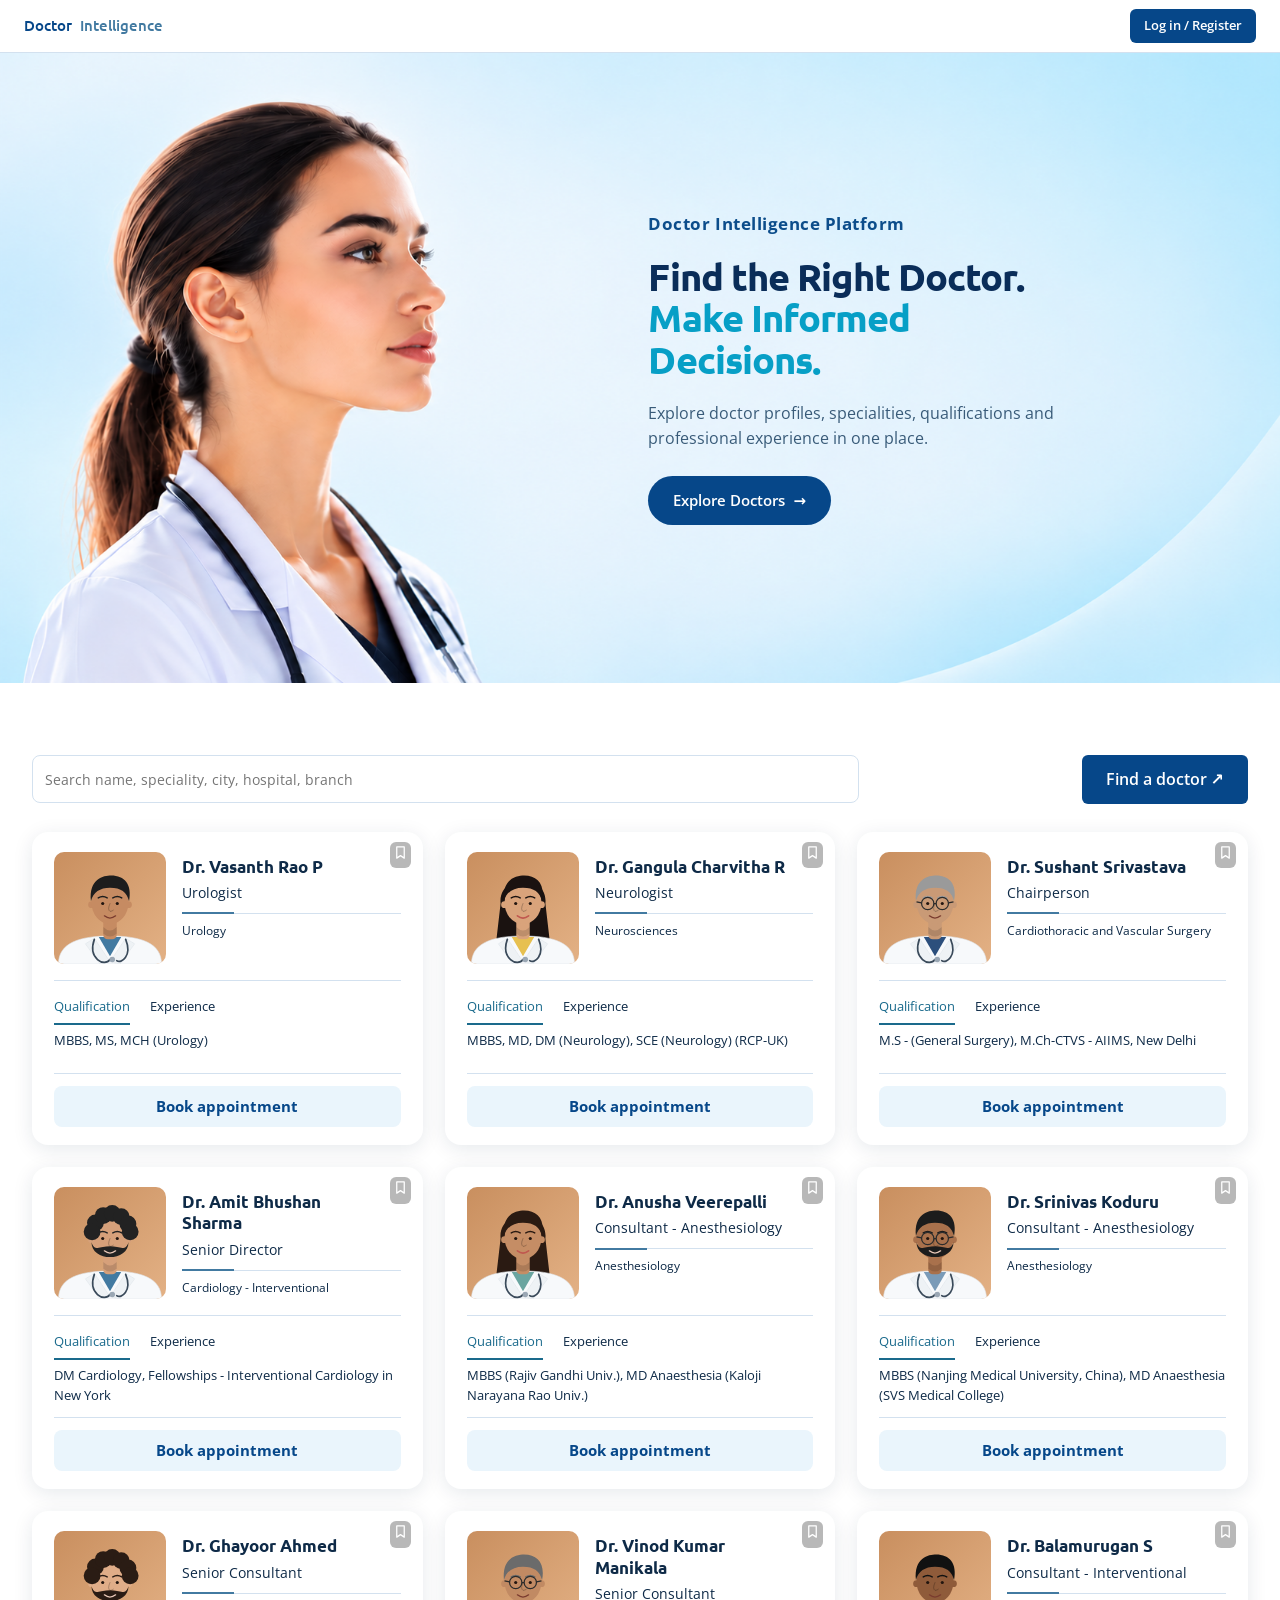
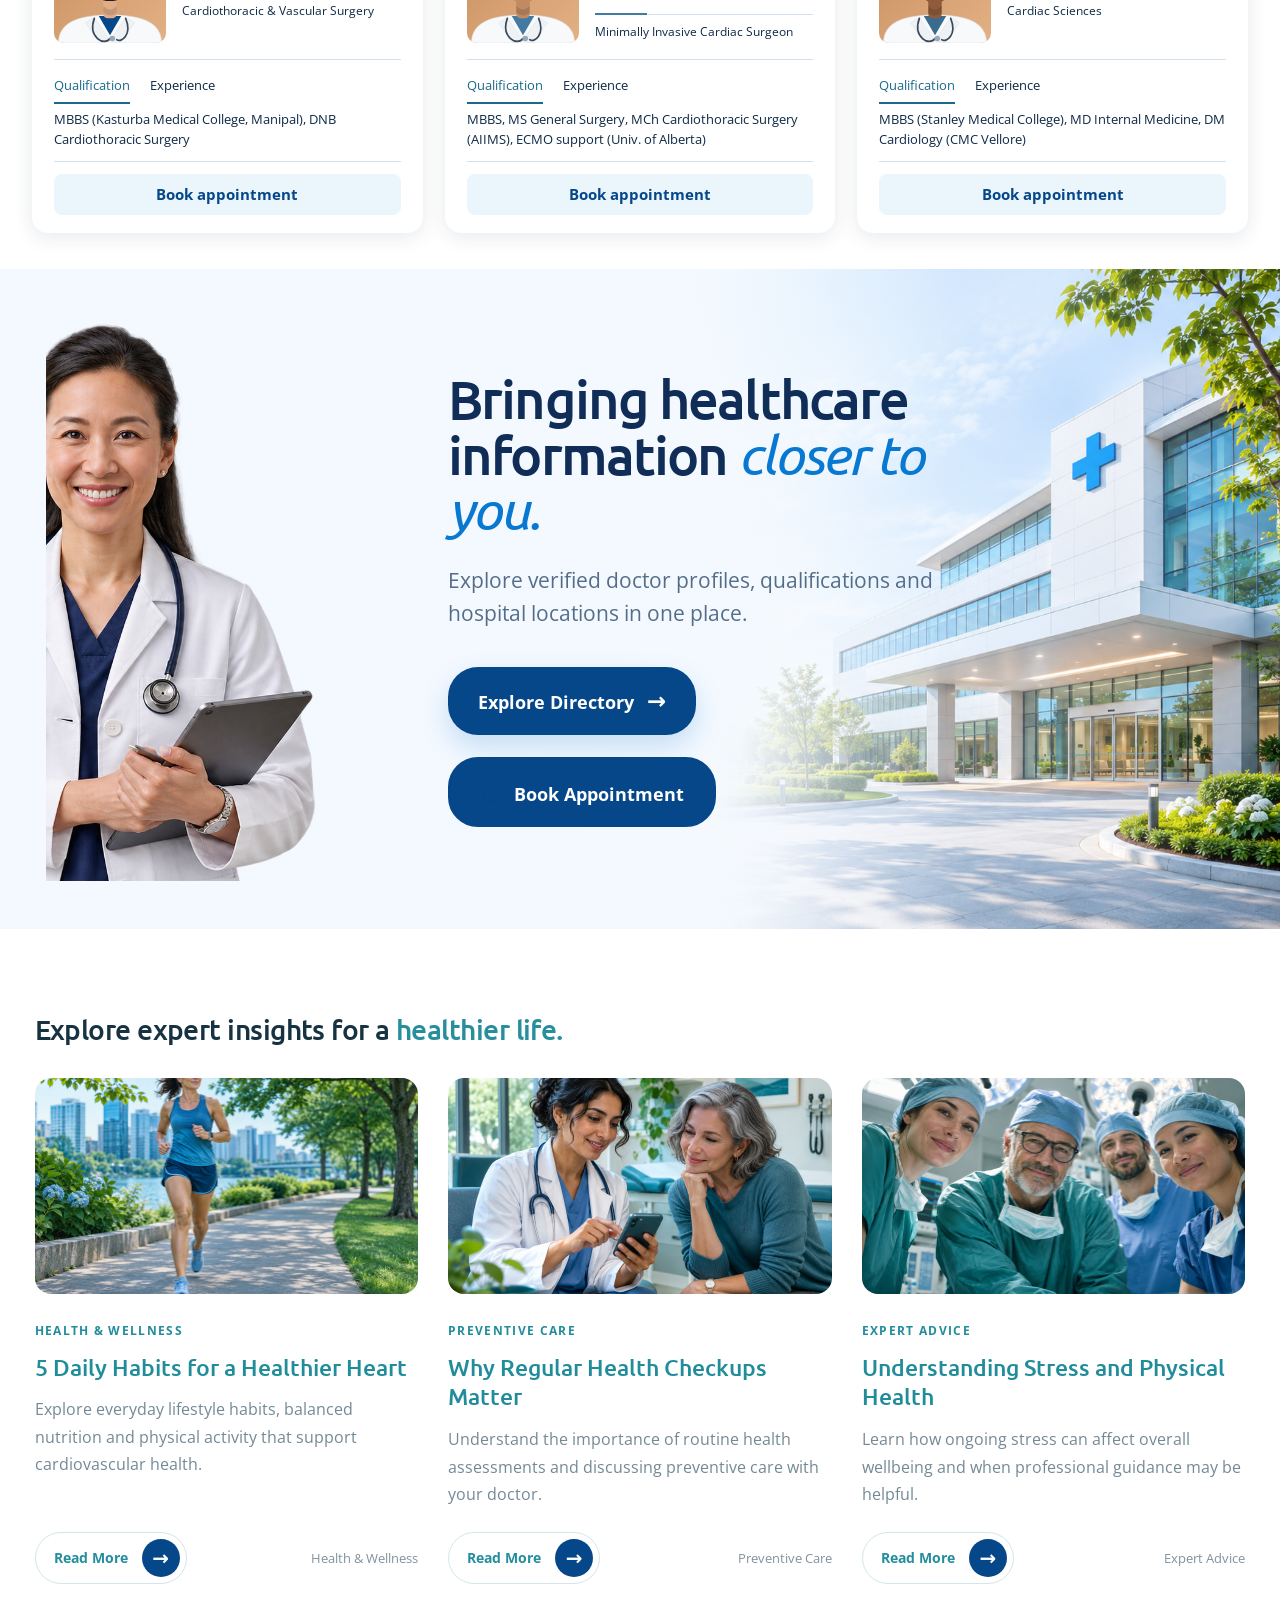
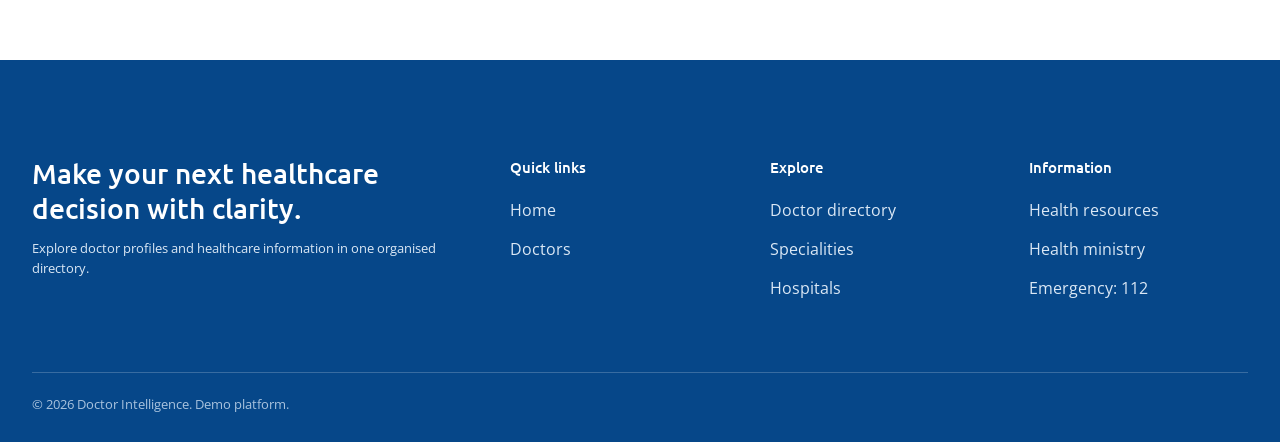
==== commit 01fdece0: "Revert "sec" This reverts commit 67533f26dfeec6445d53a08c6da5b90033dc73a7." ====
--- a/index.html
+++ b/index.html
@@ -1,13 +1,13 @@
 <!doctype html><html lang="en"><head><meta charset="utf-8"><meta name="viewport" content="width=device-width,initial-scale=1"><title>Doctor Intelligence Platform</title>
 <link rel="preconnect" href="https://fonts.googleapis.com"><link href="https://fonts.googleapis.com/css2?family=Open+Sans:wght@400;600&family=Ubuntu:wght@400;500&display=swap" rel="stylesheet"><link rel="stylesheet" href="css/style.css"></head><body>
-<section class="hero"><div class="ht"><small class="eb">Find the right doctor</small><h1>Better healthcare starts with the right choice</h1><p>Explore doctor profiles, compare qualifications and experience, and shortlist the right specialist with confidence.</p><a class="btn dk" href="doctors.html">Get Started <span>→</span></a></div><a class="chev" href="#hg" aria-label="Scroll down">⌄</a></section>
+<section class="hero"><div class="ht"><small class="eb">Doctor Intelligence Platform</small><h1>Find the Right Doctor.<br><span>Make Informed<br>Decisions.</span></h1><p>Explore doctor profiles, specialities, qualifications and professional experience in one place.</p><a class="btn dk" href="doctors.html">Explore Doctors <span>→</span></a></div><a class="chev" href="#hg" aria-label="Scroll down">⌄</a></section>
 <section class="finder sec" style="padding-top:72px;padding-bottom:8px"><div class="fh"><input class="search" id="hq" placeholder="Search name, speciality, city, hospital, branch" aria-label="Search doctors"><a class="btn sm" id="hfind" href="doctors.html">Find a doctor ↗</a></div><div class="dgrid" id="hg"></div></section>
-<section class="sec split"><img class="pic about-pic" src="assets/hero.svg" alt="Doctor illustration"><div><h2>Bringing healthcare information <em>closer to you.</em></h2><p>Doctor Intelligence brings doctor profiles, qualifications, experience and hospital locations together in one organised place.</p><p>Discover healthcare insights, specialist advice and informative articles to help you make informed decisions.</p><a class="btn" href="doctors.html">Explore the directory ↗</a></div></section>
-<section class="band"><div class="sec split"><div class="dna-art" role="img" aria-label="Blue DNA strand illustration"><svg viewBox="0 0 440 360" aria-hidden="true"><defs><linearGradient id="dnaFade" x1="0" y1="0" x2="0" y2="1"><stop offset="0" stop-color="#72c8f4"/><stop offset="1" stop-color="#fff"/></linearGradient></defs><path d="M100 20C370 90 70 260 340 340M340 20C70 90 370 260 100 340" fill="none" stroke="url(#dnaFade)" stroke-width="14" stroke-linecap="round"/><g stroke="#65b9e8" stroke-width="5" opacity=".82"><path d="M132 42l174 0M178 78l84 0M205 115l42 0M203 152l46 0M174 190l102 0M133 228l174 0M111 267l218 0M116 305l208 0"/></g></svg></div><div><small class="eye">Healthcare innovation</small><h2>A smarter approach to <em>healthcare discovery.</em></h2><p>Bringing doctors, hospitals and professional healthcare information together in one intelligent platform.</p><p>Every profile is built from official hospital sources, with qualifications, years of experience, specialities and branch locations shown clearly so you can compare doctors side by side.</p><p>Shortlist the doctors you like, return to your selections at any time, and move from searching to deciding with far less guesswork.</p><a class="btn" href="doctors.html">Explore doctors ↗</a></div></div></section>
-<section class="sec ins"><h2>Explore expert insights for a <em>healthier life.</em></h2><div class="cards">
-<article class="card2"><a class="im" href="article.html?id=heart"><img src="assets/heart.svg" alt="5 Daily Habits for a Healthier Heart"></a><small>Health &amp; Wellness</small><h3><a href="article.html?id=heart">5 Daily Habits for a Healthier Heart</a></h3><p>Explore everyday lifestyle habits, balanced nutrition and physical activity that support cardiovascular health.</p><a class="more" href="article.html?id=heart">Read more →</a></article>
-<article class="card2"><a class="im" href="article.html?id=checkup"><img src="assets/checkup.svg" alt="Why Regular Health Checkups Matter"></a><small>Preventive Care</small><h3><a href="article.html?id=checkup">Why Regular Health Checkups Matter</a></h3><p>Understand the importance of routine health assessments and discussing preventive care with your doctor.</p><a class="more" href="article.html?id=checkup">Read more →</a></article>
-<article class="card2"><a class="im" href="article.html?id=stress"><img src="assets/stress.svg" alt="Understanding Stress and Physical Health"></a><small>Expert Advice</small><h3><a href="article.html?id=stress">Understanding Stress and Physical Health</a></h3><p>Learn how ongoing stress can affect overall wellbeing and when professional guidance may be helpful.</p><a class="more" href="article.html?id=stress">Read more →</a></article>
+<section class="about-banner"><div class="about-doctor-wrap"><img src="assets/about-doctor-hd.png" alt="Doctor holding a tablet"></div><div class="about-copy"><h2>Bringing healthcare<br>information <em>closer to you.</em></h2><p>Explore verified doctor profiles, qualifications and hospital locations in one place.</p><div class="about-actions"><a class="btn about-primary" href="doctors.html">Explore Directory <span>→</span></a><a class="btn about-secondary" href="doctors.html"><span>▣</span> Book Appointment</a></div></div></section>
+
+<section class="sec ins"><div class="ins-head"><h2>Explore expert insights for a <em>healthier life.</em></h2></div><div class="cards">
+<article class="card2"><a class="im" href="article.html?id=heart"><img src="assets/insights-heart.png" alt="Person jogging outdoors"></a><small>HEALTH &amp; WELLNESS</small><h3><a href="article.html?id=heart">5 Daily Habits for a Healthier Heart</a></h3><p>Explore everyday lifestyle habits, balanced nutrition and physical activity that support cardiovascular health.</p><div class="card-action"><a class="more" href="article.html?id=heart">Read More <span>→</span></a><small>Health &amp; Wellness</small></div></article>
+<article class="card2"><a class="im" href="article.html?id=checkup"><img src="assets/insights-checkup.png" alt="Doctor reviewing a smartphone in a clinic"></a><small>PREVENTIVE CARE</small><h3><a href="article.html?id=checkup">Why Regular Health Checkups Matter</a></h3><p>Understand the importance of routine health assessments and discussing preventive care with your doctor.</p><div class="card-action"><a class="more" href="article.html?id=checkup">Read More <span>→</span></a><small>Preventive Care</small></div></article>
+<article class="card2"><a class="im" href="article.html?id=stress"><img src="assets/insights-expert.png" alt="Medical team in a modern operating room"></a><small>EXPERT ADVICE</small><h3><a href="article.html?id=stress">Understanding Stress and Physical Health</a></h3><p>Learn how ongoing stress can affect overall wellbeing and when professional guidance may be helpful.</p><div class="card-action"><a class="more" href="article.html?id=stress">Read More <span>→</span></a><small>Expert Advice</small></div></article>
 </div></section>
-<footer><div class="in"><div><h3 style="font-size:28px;line-height:1.25">Make your next healthcare decision with clarity.</h3><p>Explore doctor profiles and healthcare information in one organised directory.</p></div><div><h3>Quick links</h3><a href="index.html">Home</a><a href="doctors.html">Doctors</a><a href="shortlist.html">Shortlist</a></div><div><h3>Explore</h3><a href="doctors.html">Doctor directory</a><a href="doctors.html">Specialities</a><a href="doctors.html">Hospitals</a></div><div><h3>Information</h3><a href="#">Health resources</a><a href="#">Health ministry</a><a href="#">Emergency: 112</a></div></div><div class="c">© 2026 Doctor Intelligence. Demo platform.</div></footer>
+<footer><div class="in"><div><h3 style="font-size:28px;line-height:1.25">Make your next healthcare decision with clarity.</h3><p>Explore doctor profiles and healthcare information in one organised directory.</p></div><div><h3>Quick links</h3><a href="index.html">Home</a><a href="doctors.html">Doctors</a></div><div><h3>Explore</h3><a href="doctors.html">Doctor directory</a><a href="doctors.html">Specialities</a><a href="doctors.html">Hospitals</a></div><div><h3>Information</h3><a href="#">Health resources</a><a href="#">Health ministry</a><a href="#">Emergency: 112</a></div></div><div class="c">© 2026 Doctor Intelligence. Demo platform.</div></footer>
 <script src="js/app.js"></script><script src="js/home.js"></script></body></html>
--- a/css/style.css
+++ b/css/style.css
@@ -198,25 +198,6 @@
 
 .card .reg[style*="none"]{display:none!important}
 
-/* Blue theme refinements requested for the home page */
-:root{--pk:#65b9e8;--pk2:#258ac5}
-.fh{max-width:none;margin:0;justify-content:space-between;width:100%;gap:20px}
-.fh .search{flex:1;max-width:720px}
-.fh .btn{margin-left:auto;background:var(--d);color:#fff}
-.about-pic{max-height:420px;object-fit:contain;padding:22px;background:linear-gradient(180deg,#e5f5fd,#fff);border-radius:20px}
-.dna-art{min-height:300px;display:grid;place-items:center;background:linear-gradient(180deg,#d7f0fc 0%,#edf8fd 45%,#fff 100%);border-radius:22px;padding:20px}
-.dna-art svg{display:block;width:min(100%,440px);height:auto}
-.card .hd{background:url(../assets/topo.svg) center/cover,linear-gradient(160deg,#84cef1,#2a94cf)}
-.card h3{text-decoration-color:var(--pk2)}
-.card .bd input:not([type=checkbox]):focus{border-color:var(--pk2)}
-.card .chk input{accent-color:var(--pk2)}
-.card .btn.w{background:var(--pk2);box-shadow:0 8px 18px rgba(37,138,197,.3)}
-.card .btn.w:hover{background:var(--d)}
-.card .lnk{color:var(--pk2)}
-footer a{font-size:15px}
-.vp{color:var(--d)}
-@media(max-width:900px){.fh{align-items:stretch}.fh .search{max-width:none}.fh .btn{margin-left:0}}
-
 /* v6 hero: teal studio banner, doctor left, text right */
 .hero{position:relative;display:flex;align-items:center;justify-content:flex-end;min-height:620px;padding:0 9vw;color:var(--t);gap:0;
  background:url(../assets/hero-bg.svg) left bottom/cover no-repeat,#8fc3bd}
@@ -228,3 +209,425 @@
 .hero .btn.dk:hover{background:#0b2226}
 .hero .chev{position:absolute;left:50%;bottom:10px;transform:translateX(-50%);color:#fff;font-size:22px;line-height:1;opacity:.8}
 @media(max-width:900px){.hero{display:block;min-height:0;padding:320px 24px 40px;background:url(../assets/hero-bg.svg) left top/auto 330px no-repeat,linear-gradient(#a9d6d0,#8fc3bd)}.hero .ht{width:100%;margin:0}.hero h1{font-size:28px}}
+
+/* Requested homepage refinements */
+.brand b{display:none}
+header .in{gap:20px}
+header nav{display:none}
+.hero{background:url(../assets/hero-bg.svg) left bottom/cover no-repeat,#9bcfc9}
+.hero .ht{width:min(46%,580px);margin-right:1vw}
+.fh{max-width:none;margin:0;justify-content:space-between}
+.fh .search{flex:0 1 68%;width:auto}
+.fh .btn{margin-left:auto}
+.about-doctor{object-fit:contain;background:linear-gradient(145deg,#eaf7ff,#fff);max-height:430px}
+.band{background:linear-gradient(180deg,#8bc8f2 0%,#cae9fa 36%,#fff 100%);}
+.band .sec{background:transparent}
+.dna{mix-blend-mode:multiply;filter:drop-shadow(0 18px 28px rgba(6,71,137,.16))}
+.card2 .im{background:#edf6fc}
+.card2 .im img{object-fit:cover}
+footer h3:not(:first-child){font-size:19px}
+footer a{font-size:16px;padding:7px 0}
+footer .in>div:nth-child(1) h3{font-size:28px!important}
+@media(max-width:900px){.fh .search{flex-basis:100%}.fh .btn{margin-left:0}.hero{background:url(../assets/hero-bg.svg) left top/auto 330px no-repeat,linear-gradient(#a9d6d0,#8fc3bd)}}
+/* Blue account dialog accents */
+:root{--pk:#4b9bd4;--pk2:#176fb0}
+.card .hd{background:url(../assets/topo.svg) center/cover,linear-gradient(160deg,#8ecdf4,#4b9bd4)}
+.card .bd input:not([type=checkbox]):focus{border-color:var(--pk)}
+.card .chk input{accent-color:var(--pk2)}
+.card .btn.w{background:var(--pk);box-shadow:0 8px 18px rgba(23,111,176,.28)}
+.card .btn.w:hover{background:var(--pk2)}
+.card .sw{font-size:14px}
+.card .lnk{color:var(--pk2)}
+.dfoot .vp{display:block;text-align:center;width:100%;background:#eaf5fc;border-radius:8px;padding:9px 12px;color:var(--d)}
+.dfoot .vp:hover{background:#d8edfb}
+
+/* Insights section styled to match the supplied DoctorIntel reference */
+.ins.sec{max-width:none;padding:52px 2.7vw 76px;background:#f5fbfd}
+.ins-head{display:grid;grid-template-columns:1.15fr .85fr;align-items:end;gap:32px;margin:0 0 40px}
+.ins-head h2{font-size:clamp(38px,4vw,56px);line-height:1.06;letter-spacing:-.035em;margin:0;color:#173342}
+.ins-head h2 em{color:#278e9b;font-style:normal}
+.ins-head>p{justify-self:end;max-width:560px;color:#748996;font-size:18px;line-height:1.8;margin:0 0 4px}
+.ins .cards{grid-template-columns:repeat(3,minmax(0,1fr));gap:30px;margin:0}
+.ins .card2{min-width:0;display:flex;flex-direction:column}
+.ins .card2 .im{height:auto;aspect-ratio:1.78;margin:0 0 28px;border-radius:16px;background:#e5f2f6}
+.ins .card2 .im img{width:100%;height:100%;object-fit:cover}
+.ins .card2>small{font-size:12px;letter-spacing:.11em;color:#218d9b;font-weight:700;margin-bottom:12px}
+.ins .card2 h3{font-size:23px;line-height:1.3;margin:0 0 14px}
+.ins .card2 h3 a{color:#218d9b}
+.ins .card2 p{font-size:16px;line-height:1.7;color:#748996;margin:0 0 24px}
+.ins .card-action{display:flex;justify-content:space-between;align-items:center;gap:12px;margin-top:auto}
+.ins .card-action>small{font-size:13px;color:#82939d;letter-spacing:0;font-weight:400}
+.ins .more{display:inline-flex;align-items:center;gap:14px;padding:6px 6px 6px 18px;border:1px solid #d4e6eb;border-radius:28px;background:#fff;color:#238e9c;font-size:14px;font-weight:700;white-space:nowrap}
+.ins .more span{width:38px;height:38px;display:grid;place-items:center;border-radius:50%;background:#268f9e;color:#fff;font-size:20px}
+.ins .more:hover{border-color:#238e9c}
+@media(max-width:900px){.ins.sec{padding:48px 24px}.ins-head{grid-template-columns:1fr;gap:16px;margin-bottom:28px}.ins-head>p{justify-self:start;font-size:16px}.ins .cards{grid-template-columns:1fr;gap:36px}.ins .card2 h3{font-size:21px}}
+
+/* Compact, white insights heading requested */
+.ins.sec{background:#fff}
+.ins-head{display:block;margin:0 0 32px}
+.ins-head h2{font-size:clamp(23px,2.15vw,32px);line-height:1.2;letter-spacing:-.02em;white-space:nowrap}
+@media(max-width:700px){.ins-head h2{white-space:normal;font-size:25px}}
+
+/* DNA feature: taller, softer and integrated directly into the page */
+.band{background:linear-gradient(180deg,#dff3ff 0%,#edf8ff 48%,#fff 100%)}
+.band .sec{min-height:700px;padding:100px 32px;display:flex;align-items:center}
+.band .split{width:100%;min-height:500px;grid-template-columns:1.2fr 1fr;gap:7vw;align-items:center}
+.band .dna{width:100%;height:520px;max-height:none;object-fit:contain;mix-blend-mode:normal;filter:none;background:transparent;box-shadow:none;border:0;border-radius:0}
+.band .eye{color:#287eae}
+.band .split h2{color:#153b56}
+.band .split h2 em{color:#287eae}
+.band .split p{color:#38576d;line-height:1.8}
+.band .btn{background:#176fae;color:#fff}
+@media(max-width:900px){.band .sec{min-height:0;padding:56px 24px}.band .split{min-height:0;gap:26px}.band .dna{height:360px}}
+
+/* Reduced DNA feature height */
+.band .sec{min-height:520px;padding:56px 32px}
+.band .split{min-height:400px}
+.band .dna{height:400px}
+@media(max-width:900px){.band .sec{min-height:0;padding:42px 24px}.band .split{min-height:0}.band .dna{height:300px}}
+
+/* Hero restyle to follow the supplied photographic reference */
+.hero{height:min(78vh,780px);min-height:620px;background-image:linear-gradient(90deg,rgba(196,226,232,0) 38%,rgba(194,226,231,.38) 57%,rgba(186,220,224,.25) 100%),url('../assets/hero-doctor.png');background-size:100% 100%,auto 100%;background-position:center,left center;background-repeat:no-repeat;background-color:#b6d9dd}
+.hero .ht{width:min(44%,540px);margin-right:1vw}
+.hero .eb{color:#244b5d;letter-spacing:.18em}
+.hero h1{font-size:38px;line-height:1.25;color:#102f42;max-width:540px}
+.hero p{font-size:14px;line-height:1.7;color:#38596b;max-width:500px}
+.hero .btn.dk{background:#24495a;color:#fff}
+.hero .btn.dk:hover{background:#153443}
+@media(max-width:900px){.hero{height:auto;min-height:0;padding:320px 24px 48px;background-image:linear-gradient(180deg,rgba(190,224,229,0) 0%,#c2e1e4 310px,#c2e1e4 100%),url('../assets/hero-doctor.png');background-size:100% 100%,auto 320px;background-position:center,left top;background-repeat:no-repeat}}
+
+/* Header action at the far right */
+header #who{margin-left:auto}
+header #authBtn{margin-left:0;flex:none}
+
+/* Animated, seamless blue hero color wash */
+.hero{isolation:isolate;position:relative;background-color:#e3f2fd;background-image:url('../assets/hero-doctor.png');background-size:auto 100%;background-position:left center;background-repeat:no-repeat;overflow:hidden}
+.hero::before{content:"";position:absolute;inset:0;z-index:0;pointer-events:none;background:linear-gradient(112deg,rgba(0,150,199,.24) 0%,rgba(0,150,199,.16) 32%,rgba(227,242,253,.82) 63%,#e3f2fd 100%);background-size:220% 100%;background-position:0% 50%;animation:heroBlueFade 18s ease-in-out infinite alternate}
+.hero .ht,.hero .chev{position:relative;z-index:1}
+.hero h1{color:#123b52}
+.hero p{color:#31586e}
+.hero .eb{color:#1c506a}
+@keyframes heroBlueFade{from{background-position:0% 50%}to{background-position:100% 50%}}
+@media(prefers-reduced-motion:reduce){.hero::before{animation:none}}
+@media(max-width:900px){.hero{background-color:#e3f2fd;background-size:auto 320px;background-position:left top}.hero::before{background:linear-gradient(180deg,rgba(0,150,199,.12) 0%,rgba(227,242,253,.35) 250px,#e3f2fd 340px);background-size:100% 100%;animation:none}}
+
+/* Light-first slow fade for the hero, echoing the DNA section */
+.hero{background-position:36px center;background-color:#e3f2fd}
+.hero::before{background-image:linear-gradient(180deg,rgba(227,242,253,.88) 0%,rgba(227,242,253,.78) 48%,rgba(0,150,199,.28) 100%),radial-gradient(ellipse at 70% 38%,rgba(227,242,253,.78) 0%,rgba(227,242,253,.34) 42%,rgba(0,150,199,.18) 100%);background-size:100% 180%,145% 160%;background-position:50% 0%,48% 0%;animation:heroBlueFade 26s ease-in-out infinite alternate}
+@keyframes heroBlueFade{from{background-position:50% 0%,48% 0%}to{background-position:50% 100%,58% 100%}}
+/* Darker, more legible blue accents on login and registration */
+:root{--pk:#1689b5;--pk2:#08658d}
+.card .hd{background:url(../assets/topo.svg) center/cover,linear-gradient(160deg,#47afd1,#0879a5)}
+.card h3{text-decoration-color:#08658d}
+.card .btn.w{background:#0879a5;box-shadow:0 8px 18px rgba(8,101,141,.3)}
+.card .btn.w:hover{background:#075979}
+.card .lnk{color:#075f85}
+.card .bd input:not([type=checkbox]):focus{border-color:#1689b5}
+.card .chk input{accent-color:#08658d}
+@media(max-width:900px){.hero{background-position:8px top}.hero::before{background-image:linear-gradient(180deg,rgba(227,242,253,.12) 0%,rgba(227,242,253,.48) 45%,#e3f2fd 100%),radial-gradient(ellipse at 70% 32%,rgba(0,150,199,.12),transparent 72%);background-size:100% 100%,140% 140%;background-position:50% 0%,50% 0%;animation:none}}
+
+/* About banner rebuilt to match the supplied reference artwork */
+.about-banner{position:relative;isolation:isolate;min-height:660px;display:grid;grid-template-columns:33% minmax(0,45%) 22%;align-items:center;overflow:hidden;padding:48px 3.6vw;background-color:#f5faff;background-image:linear-gradient(90deg,#f4f9ff 0%,rgba(244,249,255,.98) 34%,rgba(244,249,255,.92) 55%,rgba(244,249,255,.25) 75%,rgba(244,249,255,0) 100%),url('../assets/about-hospital.png');background-size:100% 100%,auto 100%;background-position:center,right center;background-repeat:no-repeat}
+.about-doctor-wrap{grid-column:1;grid-row:1;align-self:stretch;min-height:560px;overflow:hidden;display:flex;align-items:flex-end;justify-content:center}
+.about-doctor-wrap img{width:100%;height:100%;max-width:none;object-fit:cover;object-position:right center;display:block}
+.about-copy{grid-column:2;grid-row:1;position:relative;z-index:1;padding:0 10px}
+.about-badge{display:inline-flex;align-items:center;gap:12px;background:#e5f1ff;color:#174d92;border-radius:30px;padding:10px 22px;font-size:17px;font-weight:700;margin-bottom:28px}
+.about-badge span{width:32px;height:32px;display:grid;place-items:center;border-radius:50%;background:#0879ca;color:white;font-size:20px}
+.about-copy h2{font-size:clamp(42px,4.2vw,68px);line-height:1.02;letter-spacing:-.035em;color:#102d57;margin:0 0 26px;max-width:820px}
+.about-copy h2 em{color:#0878d1;font-style:italic}
+.about-copy p{font-size:21px;line-height:1.55;color:#536d89;max-width:720px;margin-bottom:38px}
+.about-actions{display:flex;align-items:center;gap:22px;flex-wrap:wrap}
+.about-actions .btn{border-radius:30px;padding:16px 30px;font-size:18px;font-weight:700}
+.about-primary{background:#0871cb;color:#fff;box-shadow:0 12px 28px rgba(8,113,203,.2)}
+.about-primary:hover{background:#075ca8}
+.about-primary span{font-size:23px;margin-left:8px}
+.about-secondary{border:2px solid #0871cb;background:rgba(255,255,255,.78);color:#12396c}
+.about-secondary>span{font-size:22px;color:#0871cb;margin-right:8px}
+@media(max-width:1050px){.about-banner{grid-template-columns:32% minmax(0,1fr);min-height:580px;padding:32px 24px;background-position:center,right center}.about-doctor-wrap{min-height:500px}.about-copy{grid-column:2}.about-copy h2{font-size:clamp(36px,5vw,52px)}.about-copy p{font-size:17px}.about-actions .btn{font-size:15px;padding:13px 20px}}
+@media(max-width:700px){.about-banner{grid-template-columns:1fr;min-height:0;padding:24px 20px 44px;background-image:linear-gradient(180deg,rgba(244,249,255,.06) 0%,rgba(244,249,255,.85) 43%,#f4f9ff 68%),url('../assets/about-hospital.png');background-size:100% 100%,auto 310px;background-position:center,right top}.about-doctor-wrap{grid-column:1;grid-row:1;min-height:300px;height:300px;justify-content:flex-start}.about-doctor-wrap img{width:65%;object-position:right center}.about-copy{grid-column:1;grid-row:2;padding:12px 0 0}.about-badge{font-size:13px;padding:7px 13px;margin-bottom:18px}.about-badge span{width:26px;height:26px}.about-copy h2{font-size:38px;margin-bottom:16px}.about-copy p{font-size:16px;margin-bottom:24px}.about-actions{gap:12px}.about-actions .btn{font-size:14px;padding:12px 17px}}
+
+/* Full-bleed supplied hero image and updated directory copy */
+.hero{background-color:#e3f2fd;background-image:url('../assets/hero-banner-doctor.png');background-size:cover;background-position:center 20%;background-repeat:no-repeat}
+.hero::before{display:none}
+.hero .ht{width:min(44%,600px);margin-right:1vw}
+.hero .eb{display:block;text-transform:none;letter-spacing:.03em;font-size:17px;font-weight:700;color:#0c4d8b;margin-bottom:20px}
+.hero h1{max-width:600px;font-size:clamp(38px,4.1vw,64px);line-height:1.08;color:#0a2d59;font-weight:700}
+.hero p{max-width:590px;font-size:18px;line-height:1.65;color:#395b79;margin:22px 0 30px}
+.hero .btn.dk{background:#0874cf;color:#fff;border-radius:30px;padding:14px 26px;font-size:16px}
+.hero .btn.dk:hover{background:#075eaa}
+@media(max-width:900px){.hero{height:auto;min-height:620px;padding:300px 24px 48px;background-position:30% top;background-size:auto 520px}.hero .ht{width:100%;margin:0}.hero .eb{font-size:15px}.hero h1{font-size:38px}.hero p{font-size:16px}}
+
+/* Clear badge and add separation around the About banner */
+.about-banner{margin:28px 0 32px}
+@media(max-width:700px){.about-banner{margin:20px 0 24px}}
+
+/* Hero uses the new supplied background with compact reference text layout */
+.hero{background-image:url('../assets/hero-banner-doctor.png');background-size:cover;background-position:center 12%;background-repeat:no-repeat}
+.hero .ht{width:min(45%,700px);max-width:700px;margin-right:2vw}
+.hero .eb{font-size:17px;margin-bottom:18px}
+.hero h1{font-size:clamp(40px,3vw,54px);line-height:1.06;max-width:720px;letter-spacing:-.025em}
+.hero h1 span{color:#079fc6}
+.hero p{font-size:17px;line-height:1.58;max-width:650px;margin:20px 0 24px}
+.hero .btn.dk{display:inline-flex;align-items:center;gap:8px;background:linear-gradient(100deg,#0096c7,#0671c6);border-radius:28px;padding:13px 25px;font-size:15px}
+.hero .btn.dk:hover{background:#0568a8}
+@media(max-width:900px){.hero{background-position:35% top;background-size:auto 520px}.hero .ht{width:100%;max-width:100%;margin:0}.hero h1{font-size:40px}.hero p{font-size:16px}}
+
+/* DNA section: white-to-sky-blue fade with generous vertical breathing room */
+.band{margin:38px 0 44px;background:linear-gradient(180deg,#ffffff 0%,#f7fcff 30%,#c7eaff 100%)}
+.band .sec{min-height:700px;padding:132px 32px}
+.band .split{min-height:420px}
+@media(max-width:900px){.band{margin:26px 0 32px}.band .sec{min-height:0;padding:84px 24px}.band .split{min-height:0}}
+
+/* Shared footer-blue action palette */
+:root{--site-action:#064789;--site-action-hover:#043568}
+.btn:not(.ghost),.hero .btn,.about-primary,.card .btn.w,.seg button.on,.chip.on,#apply,.more span{background-color:var(--site-action)!important;color:#fff!important}
+.btn:hover:not(.ghost),.about-primary:hover,.card .btn.w:hover{background-color:var(--site-action-hover)!important}
+.btn.ghost,.about-secondary{border-color:var(--site-action)!important;color:var(--site-action)!important}
+.about-secondary>span{color:var(--site-action)!important}
+.card .hd{background:url(../assets/topo.svg) center/cover,linear-gradient(160deg,#0a5ca8,#064789)!important}
+.card h3{color:var(--site-action)!important;text-decoration-color:var(--site-action)!important}
+.card .lnk{color:var(--site-action)!important}
+.card .chk input{accent-color:var(--site-action)!important}
+.card .bd input:not([type=checkbox]):focus{border-color:var(--site-action)!important}
+
+/* Larger homepage doctor search action */
+.btn.sm{padding:12px 24px;font-size:16px}
+.fh .search{font-size:14px;min-height:48px}
+
+/* Doctors page hero and simplified result toolbar */
+.doctors-hero{min-height:350px;display:flex;align-items:center;justify-content:flex-end;padding:46px 8vw;background:#e3f2fd url('../assets/hero-banner-doctor.png') center 18%/cover no-repeat}
+.doctors-hero-copy{width:min(47%,700px);margin-right:2vw}
+.doctors-hero-copy small{display:block;color:#064789;font-size:15px;font-weight:700;letter-spacing:.03em;margin-bottom:12px}
+.doctors-hero-copy h1{font-size:clamp(36px,3.3vw,54px);line-height:1.08;color:#0a2d59;margin-bottom:14px}
+.doctors-hero-copy p{font-size:17px;line-height:1.6;color:#395b79;max-width:620px}
+.sr-only{position:absolute!important;width:1px!important;height:1px!important;padding:0!important;margin:-1px!important;overflow:hidden!important;clip:rect(0,0,0,0)!important;white-space:nowrap!important;border:0!important}
+.doctors-toolbar{display:flex;justify-content:flex-end;align-items:center;padding:20px 0 4px}
+.doctors-toolbar .tools{width:100%;justify-content:flex-end}
+.doctors-toolbar .search{width:min(480px,45vw);min-height:44px}
+.doctors-toolbar .seg button{padding:9px 16px}
+.doctors-toolbar #fb{padding:10px 18px}
+@media(max-width:900px){.doctors-hero{min-height:300px;padding:280px 24px 36px;background-size:auto 390px;background-position:32% top}.doctors-hero-copy{width:100%;margin:0}.doctors-hero-copy h1{font-size:38px}.doctors-toolbar{justify-content:stretch}.doctors-toolbar .tools{justify-content:flex-start}.doctors-toolbar .search{width:100%}}
+
+/* Doctors page: full-height banner, left-aligned controls, shared footer */
+.doctors-hero{min-height:560px;margin-bottom:42px;background-position:center 5%;background-size:cover}
+.doctors-hero-copy{width:min(46%,700px);margin-right:2vw}
+.doctors-toolbar{justify-content:flex-start;padding:0 0 20px}
+.doctors-toolbar .tools{justify-content:flex-start}
+.page{padding-bottom:84px}
+.page #out{margin-top:0}
+footer{margin-top:0}
+@media(max-width:900px){.doctors-hero{min-height:500px;margin-bottom:30px;background-position:36% top}.doctors-toolbar{padding-bottom:20px}.page{padding-bottom:56px}}
+
+/* Editorial article pages */
+.art{max-width:none;margin:0;padding:0 24px 96px;background:#fff}
+.article-wrap{max-width:1240px;margin:0 auto}
+.article-missing{min-height:50vh;display:grid;place-content:center;justify-items:center;gap:14px}
+.article-head{max-width:980px;margin:0 auto;padding:58px 0 28px}
+.article-head .article-kicker{display:flex;gap:12px;align-items:center;margin-bottom:18px;color:#064789;font-size:14px;font-weight:700}
+.article-kicker span+span:before{content:"·";margin-right:12px;color:#8ba0b4}
+.article-head h1{font-size:clamp(38px,5vw,64px);line-height:1.08;letter-spacing:-.03em;color:#102d48;margin:0 0 20px}
+.article-dek{font-size:22px;line-height:1.55;color:#526b81;max-width:880px}
+.article-byline{margin-top:22px;color:#708398;font-size:14px}.article-byline span{padding:0 8px;color:#a3b1bd}
+.article-cover{margin:0 auto 54px;max-width:1240px}
+.article-cover img{width:100%;aspect-ratio:2/1;object-fit:cover;display:block;border-radius:20px;margin:0}
+.article-cover figcaption{font-size:13px;color:#7e8e9d;margin-top:10px}
+.article-layout{display:grid;grid-template-columns:minmax(0,1fr) 310px;gap:64px;align-items:start;max-width:1120px;margin:0 auto}
+.article-body{min-width:0}.story-section{scroll-margin-top:90px;margin:0 0 40px}
+.story-section h2,.article-sources h2{font-size:27px;line-height:1.25;color:#153d5b;margin:0 0 12px}
+.article-body p{font-size:17px;line-height:1.85;color:#334f66;margin:0 0 18px}
+.article-aside{position:sticky;top:82px;display:grid;gap:18px}
+.takeaways,.article-toc{border:1px solid #d9e5ed;border-radius:14px;padding:22px;background:#f7fbfe}
+.article-aside h2{font:600 17px Ubuntu,sans-serif;color:#153d5b;margin:0 0 14px}
+.article-aside ul,.article-aside ol{padding-left:19px;margin:0}.article-aside li{font-size:14px;line-height:1.6;color:#526b81;margin:0 0 10px}
+.article-toc a{color:#365c78}.article-toc a:hover,.article-sources a:hover{color:#064789;text-decoration:underline}
+.article-sources{border-top:1px solid #d9e5ed;padding-top:26px;margin-top:42px}
+.article-sources ul{padding-left:20px}.article-sources li{font-size:15px;line-height:1.7;margin-bottom:8px}.article-sources a{color:#064789}
+.article-body .note{margin:36px 0 22px;padding:16px 18px;border-left:3px solid #064789;background:#f4f8fb;font-size:14px;color:#62778a}
+.article-cta{padding:12px 20px!important;font-size:15px}.article-cta span{margin-left:8px}
+@media(max-width:900px){.article-head{padding-top:40px}.article-layout{grid-template-columns:1fr;gap:28px}.article-aside{position:static;grid-row:1}.article-cover{margin-bottom:36px}.article-cover img{aspect-ratio:1.55}}
+@media(max-width:600px){.art{padding:0 16px 60px}.article-head h1{font-size:38px}.article-dek{font-size:18px}.article-cover img{aspect-ratio:1.25}.story-section h2,.article-sources h2{font-size:23px}.article-body p{font-size:16px}}
+
+/* Login/password method switch */
+.card label[hidden]{display:none!important}
+.login-alt{text-align:center;margin:2px 0 8px;font-size:13px}
+.login-alt .lnk{font-size:13px}
+
+/* Fix article header/image overlap and scale article typography down */
+.article-head{position:static;top:auto;z-index:auto;background:transparent;border:0}
+.article-head h1{font-size:clamp(32px,3.2vw,46px);line-height:1.12}
+.article-dek{font-size:18px;line-height:1.6}
+.article-cover{margin-bottom:38px}
+.article-cover img{aspect-ratio:2.15/1;max-height:480px}
+.story-section h2,.article-sources h2{font-size:23px}
+.article-body p{font-size:16px;line-height:1.75}
+.article-aside li{font-size:13px}
+
+/* Shorter homepage hero and footer-blue primary action */
+.hero{height:min(70vh,680px);min-height:540px}
+.hero h1{font-size:clamp(38px,2.65vw,48px);line-height:1.1}
+.hero p{font-size:16px}
+.hero .btn.dk{background:#064789!important;color:#fff!important}
+.hero .btn.dk:hover{background:#043568!important}
+
+/* Doctor toolbar: search left, view/filter actions right */
+.doctors-toolbar .tools{justify-content:space-between}
+.doctors-toolbar .search{flex:0 1 520px;width:min(520px,45vw);margin-right:auto}
+.doctors-toolbar #vw{margin-left:auto}
+.doctors-toolbar #fb{margin-left:12px}
+/* Give doctor rows more vertical breathing room without changing table width */
+.page tbody tr{height:72px}
+.page td{padding-top:16px;padding-bottom:16px;line-height:1.65}
+@media(max-width:900px){.doctors-toolbar .tools{justify-content:flex-start}.doctors-toolbar #vw{margin-left:0}.doctors-toolbar #fb{margin-left:0}.page tbody tr{height:64px}}
+
+/* Site-wide phone and tablet layouts */
+html{scroll-behavior:smooth}
+body{overflow-x:hidden}
+img,svg{max-width:100%}
+input,button{max-width:100%}
+
+@media(max-width:900px){
+  header .in{height:58px;padding:0 18px;gap:12px}
+  .brand{font-size:14px;gap:5px;white-space:nowrap}
+  header #who{display:none}
+  header #authBtn{margin-left:auto;padding:9px 12px;font-size:13px;white-space:nowrap}
+
+  .hero{height:auto;min-height:0;display:flex;align-items:flex-end;padding:330px 22px 46px;background-color:#e3f2fd;background-image:linear-gradient(180deg,rgba(227,242,253,0) 0%,rgba(227,242,253,.08) 50%,#e3f2fd 100%),url('../assets/hero-banner-doctor.png');background-size:100% 100%,auto 350px;background-position:center top,28% top;background-repeat:no-repeat}
+  .hero .ht{width:100%;max-width:none;margin:0;justify-self:auto}
+  .hero .eb{font-size:15px;letter-spacing:.02em;margin-bottom:12px}
+  .hero h1{max-width:100%;font-size:clamp(34px,8.5vw,46px);line-height:1.06}
+  .hero p{max-width:620px;font-size:16px;line-height:1.55;margin:16px 0 20px}
+  .hero .btn.dk{font-size:15px;padding:12px 20px}
+  .hero .chev{display:none}
+
+  .sec{padding:54px 22px}
+  .finder.sec{padding:38px 18px 14px}
+  .fh{display:grid;grid-template-columns:minmax(0,1fr) auto;gap:10px;width:100%;max-width:none;margin:0}
+  .fh .search{grid-column:1/-1;width:100%;min-width:0;min-height:48px;font-size:16px}
+  .fh .btn{margin:0;justify-self:end;padding:11px 17px;font-size:15px}
+  .finder .dgrid{grid-template-columns:1fr;margin-top:20px}
+  .dgrid{grid-template-columns:1fr;gap:16px}
+
+  .about-banner{grid-template-columns:1fr;min-height:0;margin:22px 0 28px;padding:22px 18px 34px;background-image:linear-gradient(180deg,rgba(244,249,255,.04) 0%,rgba(244,249,255,.82) 36%,#f4f9ff 63%),url('../assets/about-hospital.png');background-size:100% 100%,auto 300px;background-position:center,right top}
+  .about-doctor-wrap{grid-column:1;grid-row:1;min-height:270px;height:270px;justify-content:flex-start}
+  .about-doctor-wrap img{width:68%;object-position:right center}
+  .about-copy{grid-column:1;grid-row:2;padding:8px 0 0}
+  .about-copy h2{font-size:clamp(34px,8vw,44px);line-height:1.08}
+  .about-copy p{font-size:16px;line-height:1.6}
+  .about-actions{gap:10px}
+  .about-actions .btn{font-size:14px;padding:12px 16px}
+
+  .ins.sec{padding:48px 22px 58px}
+  .ins-head{display:block;margin-bottom:26px}
+  .ins-head h2{font-size:clamp(23px,6.5vw,32px);white-space:normal}
+  .ins .cards{grid-template-columns:1fr;gap:34px}
+  .ins .card2 .im{aspect-ratio:1.65;margin-bottom:18px}
+  .ins .card2 h3{font-size:20px}
+  .ins .card2 p{font-size:15px}
+  .ins .card-action{margin-top:8px}
+
+  footer{padding:50px 22px 22px}
+  footer .in{grid-template-columns:1fr 1fr;gap:28px 18px}
+  footer .in>div:first-child{grid-column:1/-1}
+  footer .in>div:first-child h3{font-size:25px!important;line-height:1.2!important}
+  footer h3{font-size:16px!important}
+  footer a{font-size:15px;padding:7px 0}
+  footer .c{margin-top:32px;padding-top:16px}
+
+  .doctors-hero{min-height:460px;margin-bottom:28px;padding:270px 22px 34px;background-color:#e3f2fd;background-image:linear-gradient(180deg,rgba(227,242,253,0) 0%,rgba(227,242,253,.1) 48%,#e3f2fd 100%),url('../assets/hero-banner-doctor.png');background-size:100% 100%,auto 320px;background-position:center top,28% top;background-repeat:no-repeat}
+  .doctors-hero-copy{width:100%;max-width:620px;margin:0}
+  .doctors-hero-copy small{font-size:14px}
+  .doctors-hero-copy h1{font-size:clamp(34px,8vw,44px)}
+  .doctors-hero-copy p{font-size:15px;line-height:1.55}
+  .page{padding:14px 16px 56px}
+  .doctors-toolbar{padding:0 0 16px}
+  .doctors-toolbar .tools{display:grid;grid-template-columns:minmax(0,1fr) auto;gap:9px;width:100%;justify-content:initial}
+  .doctors-toolbar .search{grid-column:1/-1;width:100%;min-width:0;min-height:48px;flex:auto;margin:0;font-size:16px}
+  .doctors-toolbar #vw{grid-column:1;grid-row:2;margin:0;justify-self:start}
+  .doctors-toolbar .seg button{min-height:44px;padding:8px 15px}
+  .doctors-toolbar #fb{grid-column:2;grid-row:2;margin:0;justify-self:end;min-height:44px;padding:9px 14px}
+  .page .tw{overflow-x:auto;overflow-y:hidden;-webkit-overflow-scrolling:touch}
+  .page table{min-width:1200px}
+  .page tbody tr{height:64px}
+  .page td{padding:14px 10px;line-height:1.6}
+  .page .dgrid{grid-template-columns:1fr}
+
+  .top{align-items:stretch}
+  .top .tools{width:100%;display:flex;flex-wrap:wrap;gap:9px}
+  .top .search{width:100%;min-height:46px;font-size:16px}
+  .top .seg button{min-height:42px}
+  .top #fb{min-height:42px}
+
+  .wrap{grid-template-columns:1fr;gap:14px;padding:14px 16px}
+  #rail{position:static;flex-direction:row;overflow-x:auto;white-space:nowrap}
+
+  .modal{padding:12px;overflow-y:auto;align-items:center}
+  .card{width:min(420px,100%);max-height:calc(100dvh - 24px);overflow-y:auto;border-radius:24px}
+  .card .hd{height:170px}
+  .card .bd{padding:0 26px 26px;margin-top:-20px}
+  .card h3{font-size:24px;margin-bottom:18px}
+  .card label{font-size:13px}
+  .card .bd input:not([type=checkbox]){font-size:16px}
+  .card .chk{font-size:12px}
+  .card .sw{font-size:14px}
+
+  .art{padding:0 18px 64px}
+  .article-wrap{width:100%}
+  .article-head{padding:34px 0 22px}
+  .article-head h1{font-size:clamp(30px,7.4vw,40px);line-height:1.1}
+  .article-dek{font-size:17px}
+  .article-cover{margin-bottom:30px}
+  .article-cover img{width:100%;max-height:none;aspect-ratio:1.45;object-fit:cover;border-radius:14px}
+  .article-layout{grid-template-columns:1fr;gap:24px}
+  .article-aside{position:static;grid-row:auto}
+  .article-body p{font-size:16px;line-height:1.7}
+  .story-section{margin-bottom:30px}
+  .story-section h2,.article-sources h2{font-size:22px}
+  .article-aside li{font-size:14px}
+  .art .back{margin:18px 0 0}
+
+  .pf{margin:28px auto;padding:0 18px}
+}
+
+@media(max-width:520px){
+  header .in{padding:0 12px;gap:8px}
+  .brand{font-size:13px}
+  header #authBtn{font-size:12px;padding:8px 9px}
+  .hero{padding:310px 18px 36px;background-size:100% 100%,auto 320px;background-position:center top,26% top}
+  .hero h1{font-size:clamp(32px,9vw,40px)}
+  .hero p{font-size:15px}
+  .fh{grid-template-columns:1fr}
+  .fh .search{grid-column:1}
+  .fh .btn{justify-self:stretch;text-align:center}
+  .about-doctor-wrap{height:235px;min-height:235px}
+  .about-doctor-wrap img{width:76%}
+  .about-copy h2{font-size:34px}
+  .about-actions{display:grid;grid-template-columns:1fr}
+  .about-actions .btn{text-align:center;justify-content:center}
+  .ins .card-action{align-items:flex-start}
+  .ins .card-action>small{font-size:11px}
+  footer{padding:42px 18px 18px}
+  footer .in{grid-template-columns:1fr;gap:22px}
+  footer .in>div:first-child{grid-column:auto}
+  footer .in>div:first-child h3{font-size:23px!important}
+  footer .c{font-size:12px}
+  .doctors-hero{min-height:440px;padding:250px 18px 30px;background-size:100% 100%,auto 290px;background-position:center top,25% top}
+  .doctors-hero-copy h1{font-size:34px}
+  .page{padding:12px 12px 44px}
+  .doctors-toolbar .tools{grid-template-columns:minmax(0,1fr) auto;gap:8px}
+  .doctors-toolbar #vw{grid-column:1}
+  .doctors-toolbar #fb{grid-column:2;padding:8px 10px;font-size:13px}
+  .top .tools{display:grid;grid-template-columns:1fr auto;gap:8px}
+  .top .search{grid-column:1/-1}
+  .drawer{width:100%;max-width:100vw}
+  .db{padding:16px}
+  .df{padding:12px 16px}
+  .modal{padding:8px}
+  .card{max-height:calc(100dvh - 16px);border-radius:20px}
+  .card .hd{height:145px}
+  .card .bd{padding:0 20px 22px}
+  .article-head .article-kicker{font-size:13px;margin-bottom:12px}
+  .article-head h1{font-size:32px}
+  .article-cover img{aspect-ratio:1.2}
+  .article-aside{gap:12px}
+  .takeaways,.article-toc{padding:17px}
+}
